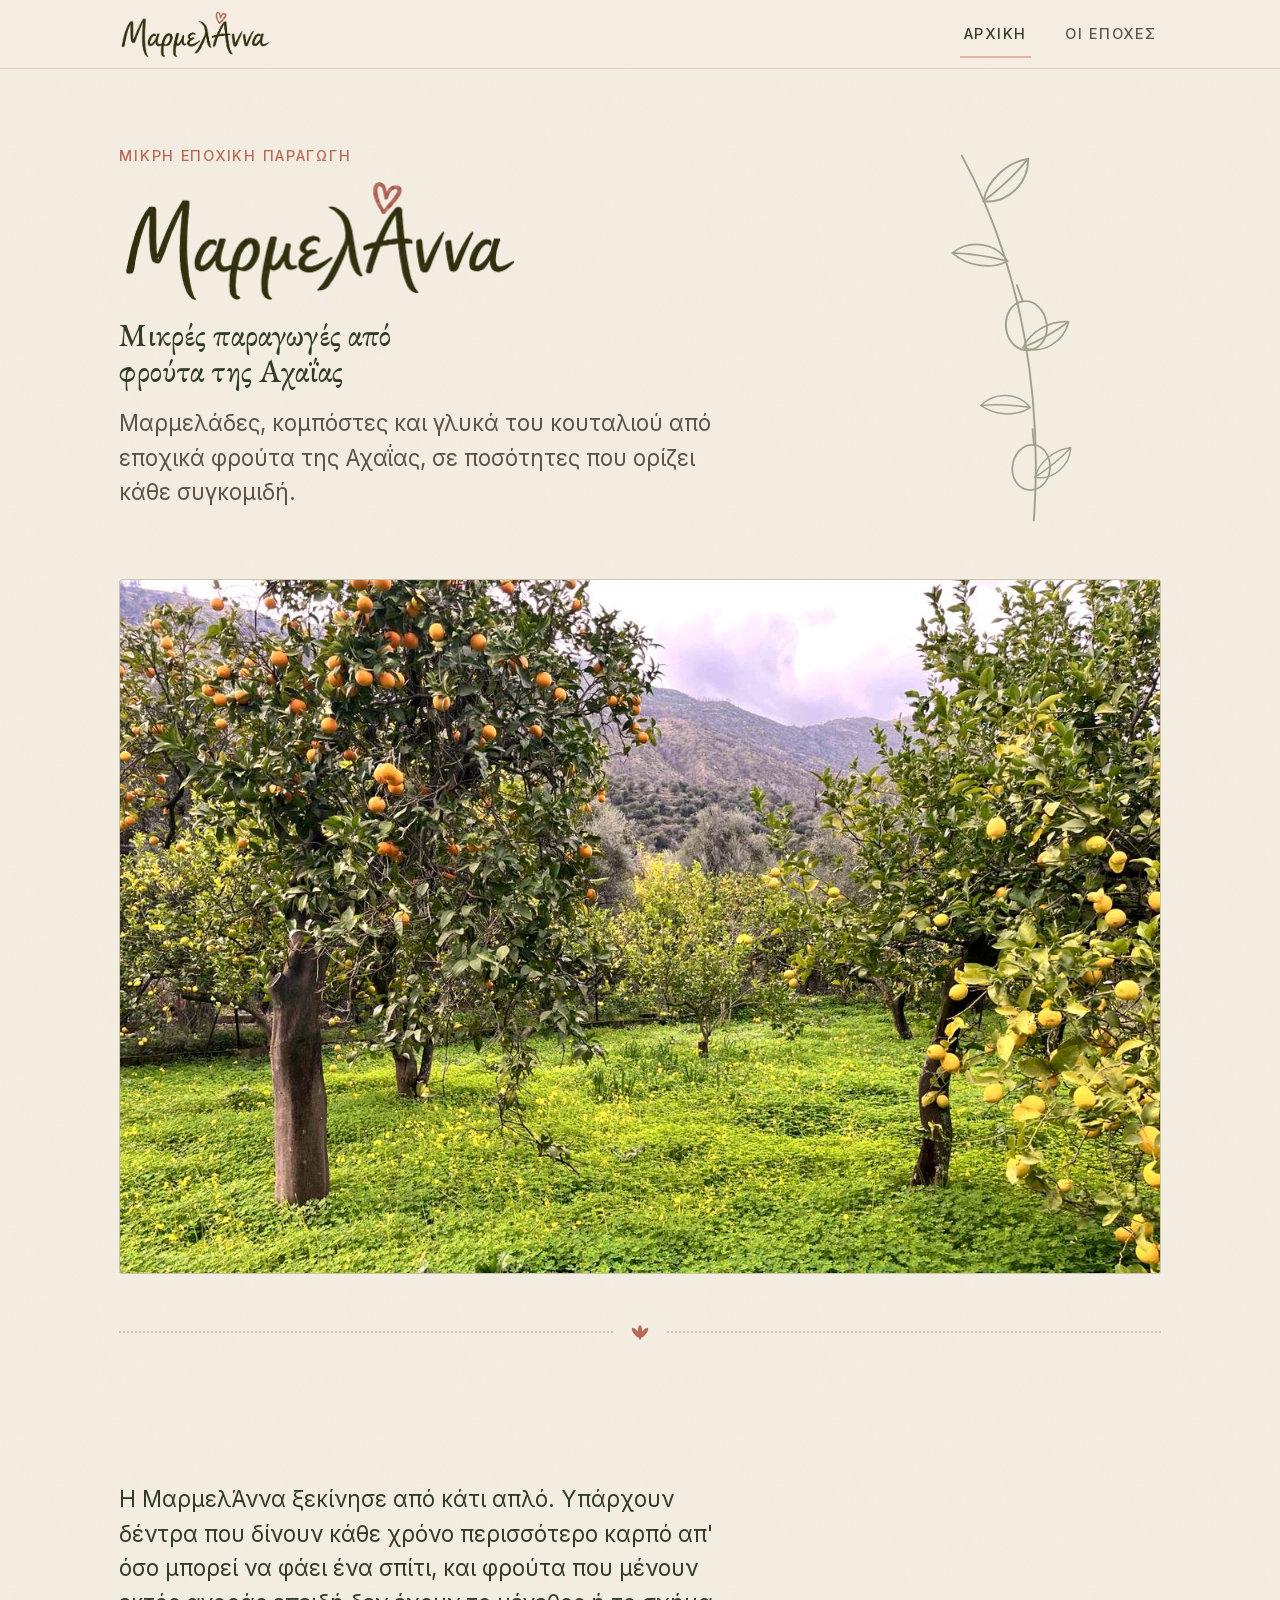
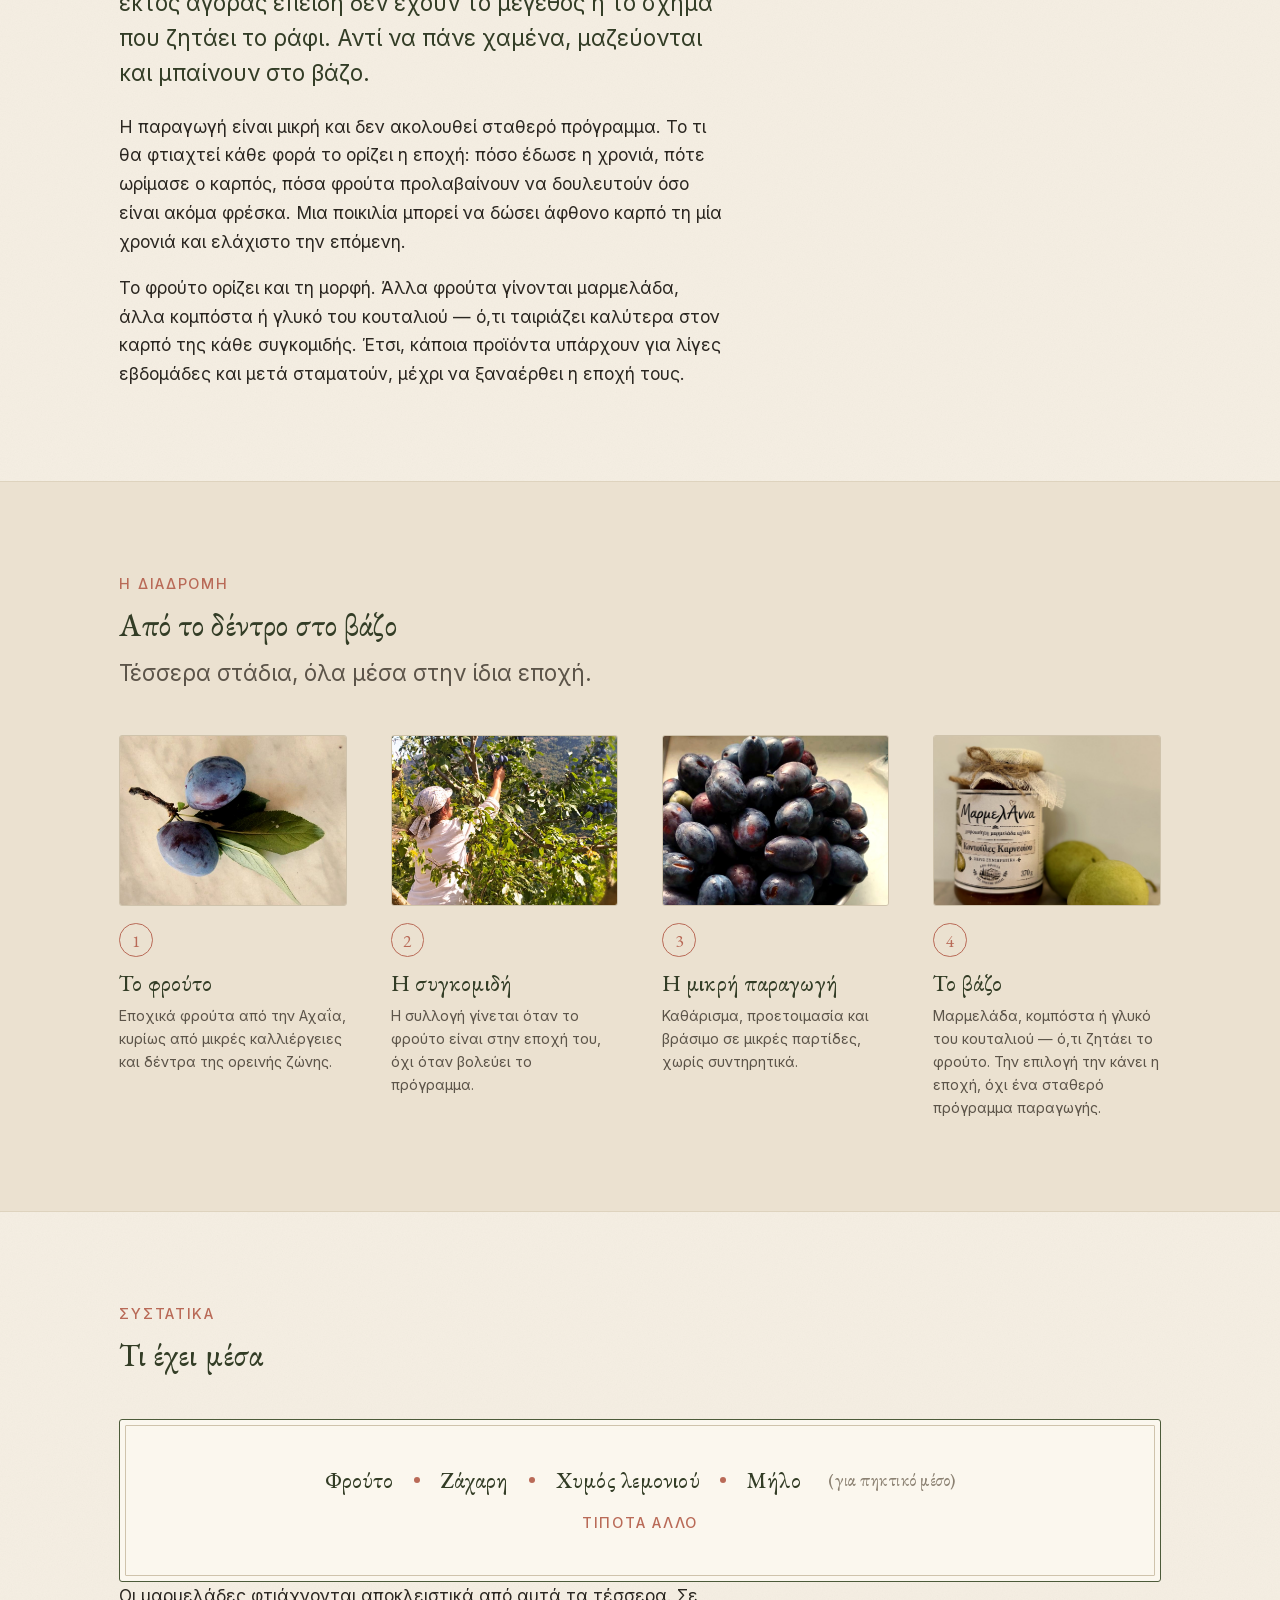
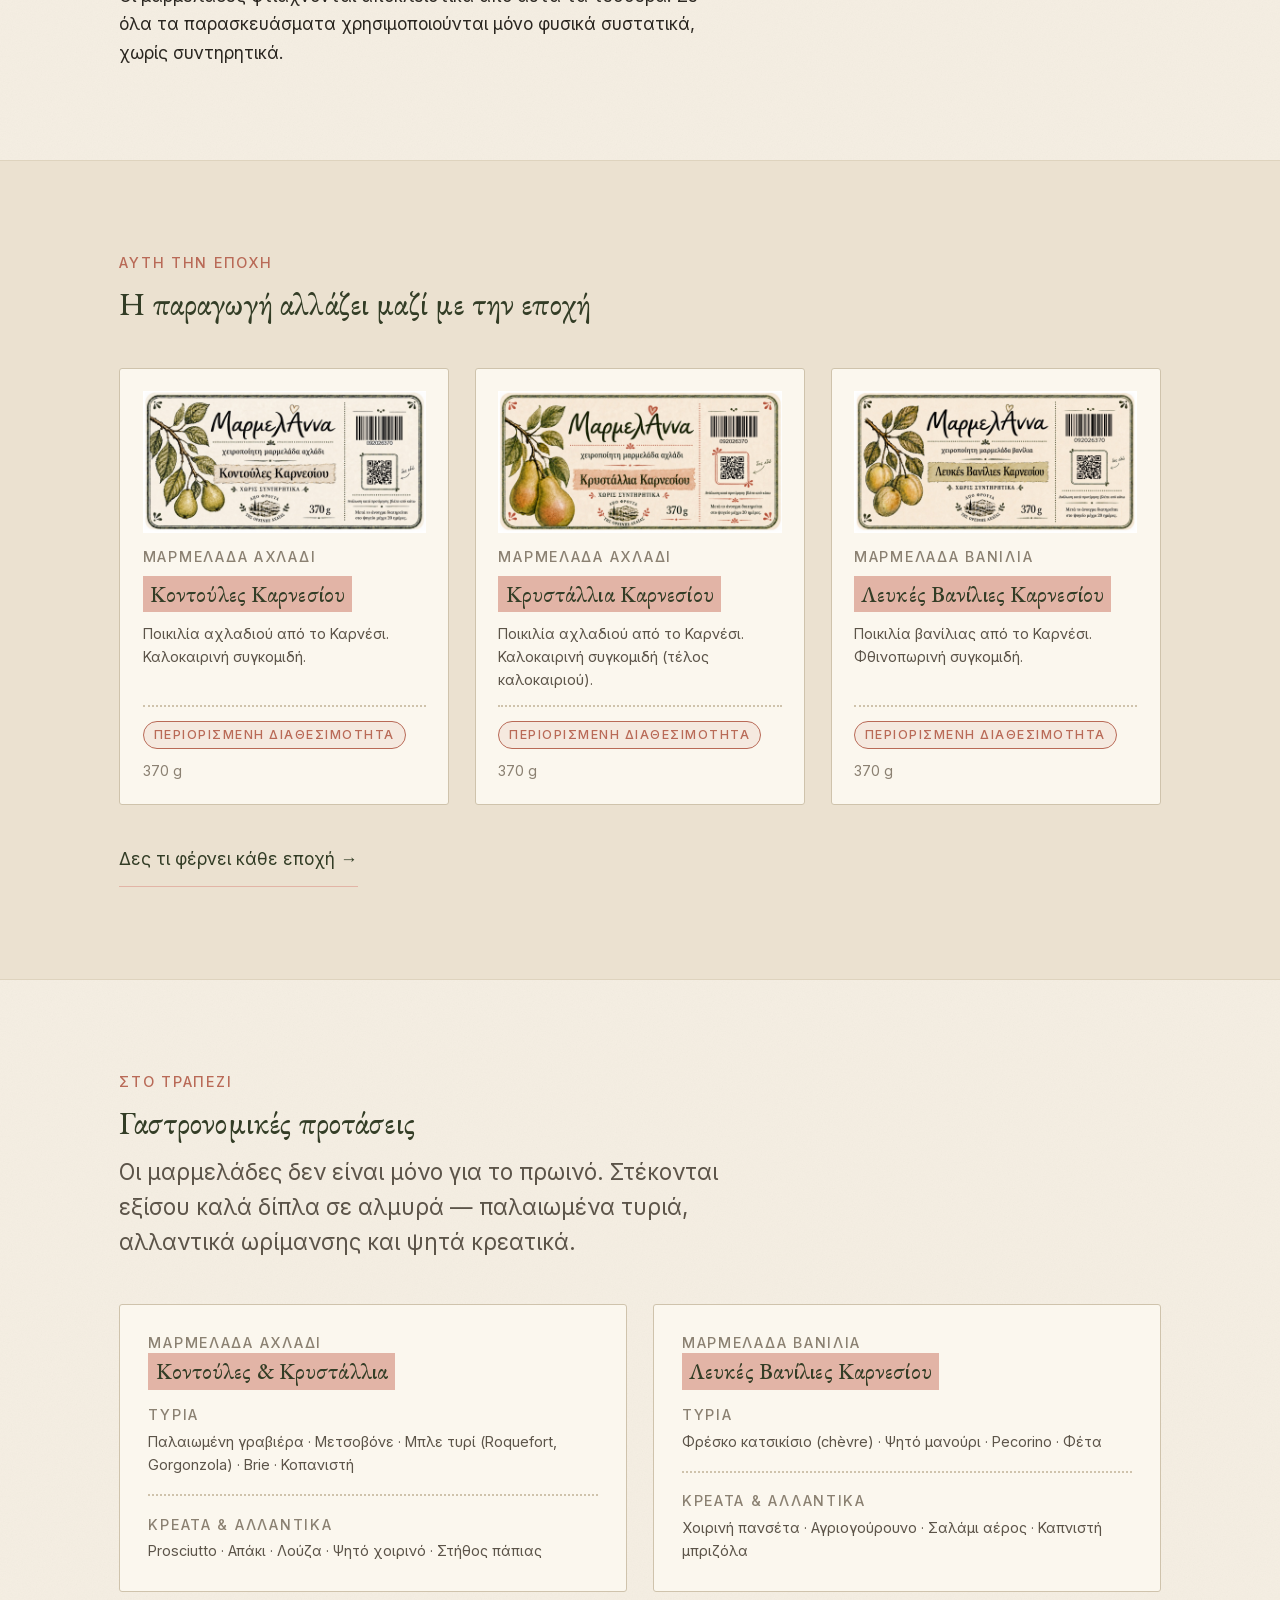
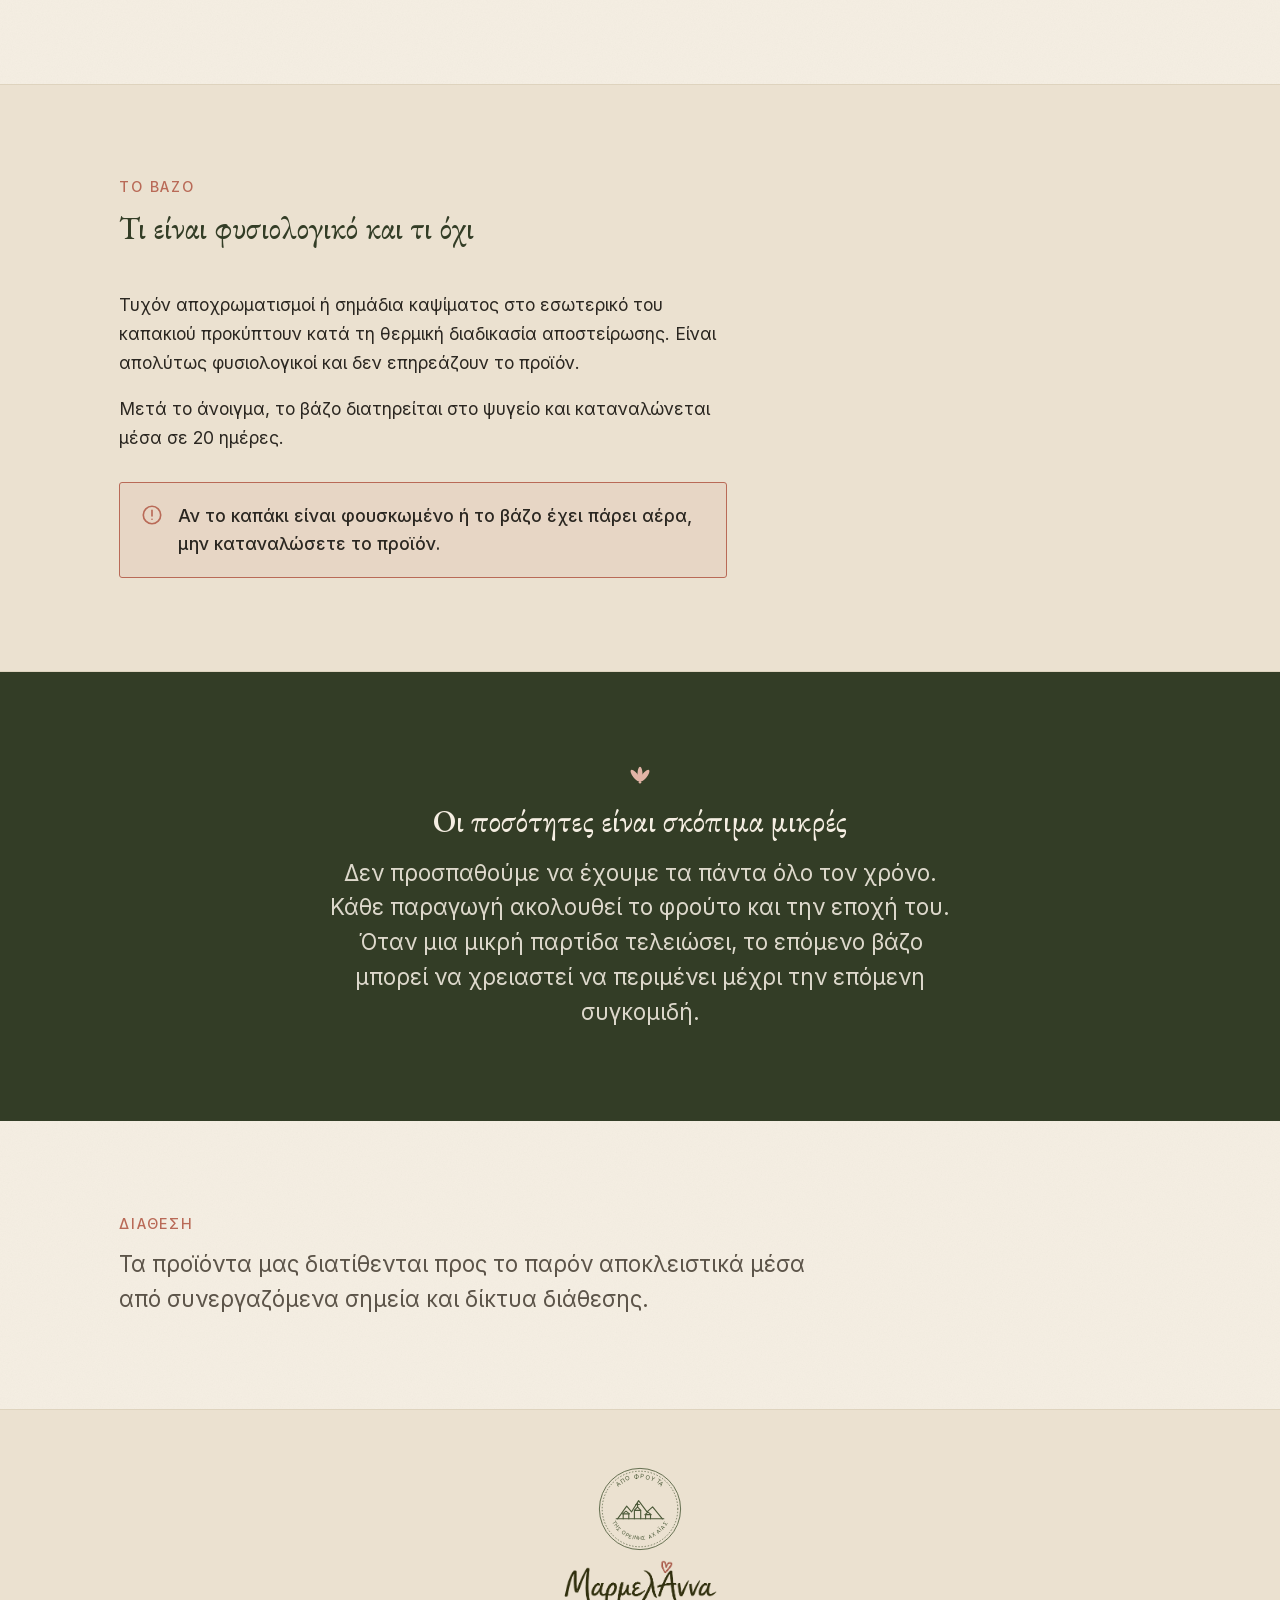
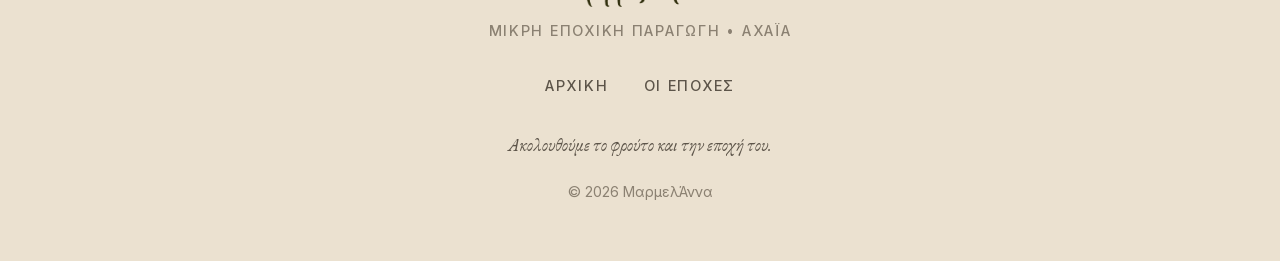
==== index.html @ 8a39998e "Ενιαία επεξεργασία φωτογραφιών μέσω script· νέα λήψη συγκομιδής Η συγκομιδή αντικαταστάθηκε με το «s" ====
<!DOCTYPE html>
<html lang="el">
<head>
<meta charset="utf-8">
<meta name="viewport" content="width=device-width, initial-scale=1">

<!-- ⚑ DOMAIN — ΠΡΟΣΟΧΗ: το QR στις τυπωμένες ετικέτες δείχνει ΗΔΗ σε αυτό το
     URL. Αλλαγή domain σημαίνει ότι τα βάζα που κυκλοφορούν οδηγούν σε νεκρό
     σύνδεσμο. Αν χρειαστεί αλλαγή, κράτα redirect από το παλιό ή τύπωσε νέες
     ετικέτες. Εμφανίζεται σε 4 αρχεία: grep -rl "marmelanna.netlify.app" . -->

<title>ΜαρμελΆννα — Μικρές παραγωγές από φρούτα της Αχαΐας</title>
<meta name="description" content="Μαρμελάδες, κομπόστες και γλυκά του κουταλιού από εποχικά φρούτα της Αχαΐας, σε περιορισμένες ποσότητες που ακολουθούν τη συγκομιδή κάθε εποχής.">
<link rel="canonical" href="https://marmelanna.netlify.app/">
<meta name="theme-color" content="#F5EEE2">
<meta name="color-scheme" content="light">

<meta property="og:type" content="website">
<meta property="og:locale" content="el_GR">
<meta property="og:site_name" content="ΜαρμελΆννα">
<meta property="og:title" content="ΜαρμελΆννα — Μικρές παραγωγές από φρούτα της Αχαΐας">
<meta property="og:description" content="Μαρμελάδες, κομπόστες και γλυκά του κουταλιού από εποχικά φρούτα της Αχαΐας, σε περιορισμένες ποσότητες που ακολουθούν τη συγκομιδή κάθε εποχής.">
<meta property="og:url" content="https://marmelanna.netlify.app/">
<meta property="og:image" content="https://marmelanna.netlify.app/images/og-image.jpg">
<meta name="twitter:card" content="summary_large_image">

<link rel="icon" href="/favicon.svg" type="image/svg+xml">
<link rel="apple-touch-icon" href="/apple-touch-icon.png">

<link rel="preload" href="/fonts/eb-garamond-greek.woff2" as="font" type="font/woff2" crossorigin>
<link rel="preload" href="/fonts/inter-greek.woff2" as="font" type="font/woff2" crossorigin>
<link rel="stylesheet" href="/css/style.css?v=2">

<script type="application/ld+json">
{
  "@context": "https://schema.org",
  "@type": "Organization",
  "name": "ΜαρμελΆννα",
  "url": "https://marmelanna.netlify.app/",
  "description": "Μικρή εποχική παραγωγή μαρμελάδων και παρασκευασμάτων από φρούτα της Αχαΐας.",
  "areaServed": { "@type": "AdministrativeArea", "name": "Αχαΐα, Ελλάδα" }
}
</script>
</head>

<body>
<a class="skip-link" href="#main">Στο περιεχόμενο</a>

<!-- ═══════════════ HEADER ═══════════════ -->
<header class="site-header">
  <div class="wrap site-header__inner">
    <a class="wordmark" href="/"><img src="/images/marmelanna-wordmark.png" alt="ΜαρμελΆννα — Αρχική" width="802" height="241"></a>
    <nav class="site-nav" aria-label="Κύρια πλοήγηση">
      <ul>
        <li><a href="/" aria-current="page">Αρχική</a></li>
        <li><a href="/epoxes/">Οι εποχές</a></li>
      </ul>
    </nav>
  </div>
</header>

<main id="main">

  <!-- ═══════════════ HERO ═══════════════ -->
  <section class="hero">
    <div class="wrap hero__inner">
      <div>
        <p class="eyebrow">Μικρή εποχική παραγωγή</p>
        <h1 class="hero__brand"><img src="/images/marmelanna-wordmark.png" alt="ΜαρμελΆννα" width="802" height="241" fetchpriority="high"></h1>
        <p class="hero__tagline">Μικρές παραγωγές από φρούτα της Αχαΐας</p>
        <p class="hero__sub">Μαρμελάδες, κομπόστες και γλυκά του κουταλιού από εποχικά φρούτα της Αχαΐας, σε ποσότητες που ορίζει κάθε συγκομιδή.</p>
      </div>

      <!-- Διακοσμητικό κλαδί αχλαδιάς — echo της ετικέτας -->
      <svg class="branch hero__branch" viewBox="0 0 200 320" fill="none" stroke="currentColor" stroke-width="1.6" stroke-linecap="round" stroke-linejoin="round" aria-hidden="true" focusable="false">
        <!-- κορμός -->
        <path d="M34 8C58 52 76 104 86 158c9 50 12 100 8 154"/>
        <!-- φύλλα -->
        <g transform="translate(52 46) rotate(-30)"><path d="M0 0C12-14 34-18 50-12 40 6 16 12 0 0Z"/><path d="M0 0c16-2 34-6 50-12"/></g>
        <g transform="translate(72 96) rotate(202) scale(0.9)"><path d="M0 0C12-14 34-18 50-12 40 6 16 12 0 0Z"/><path d="M0 0c16-2 34-6 50-12"/></g>
        <g transform="translate(85 168) rotate(-16) scale(0.85)"><path d="M0 0C12-14 34-18 50-12 40 6 16 12 0 0Z"/><path d="M0 0c16-2 34-6 50-12"/></g>
        <g transform="translate(91 218) rotate(196) scale(0.8)"><path d="M0 0C12-14 34-18 50-12 40 6 16 12 0 0Z"/><path d="M0 0c16-2 34-6 50-12"/></g>
        <g transform="translate(95 276) rotate(-26) scale(0.75)"><path d="M0 0C12-14 34-18 50-12 40 6 16 12 0 0Z"/><path d="M0 0c16-2 34-6 50-12"/></g>
        <!-- αχλάδια -->
        <g transform="translate(80 116) rotate(-8)"><path d="M0 0c1 6 2 10 3 14"/><path d="M3 14c10 0 17 10 17 21 0 12-8 20-17 20s-17-8-17-20c0-11 7-21 17-21Z"/></g>
        <g transform="translate(93 236) rotate(7) scale(0.92)"><path d="M0 0c1 6 2 10 3 14"/><path d="M3 14c10 0 17 10 17 21 0 12-8 20-17 20s-17-8-17-20c0-11 7-21 17-21Z"/></g>
      </svg>
    </div>

    <div class="wrap hero__photo">
      <!-- ⚑ PHOTO 01 -->
      <figure class="photo ratio-3x2">
        <img src="/images/orchard-800.jpg"
             srcset="/images/orchard-800.jpg 800w, /images/orchard-1300.jpg 1300w"
             sizes="(min-width: 70rem) 1040px, 100vw"
             alt="Οπωρώνας με πορτοκαλιές και λεμονιές στην ορεινή Αχαΐα, με το βουνό στο βάθος"
             width="1300" height="867" fetchpriority="high" decoding="async">
      </figure>
    </div>
  </section>

  <div class="wrap"><div class="rule-flourish" role="presentation">
    <svg class="flourish" viewBox="0 0 26 17" aria-hidden="true" focusable="false"><g fill="currentColor"><ellipse cx="13" cy="8.5" rx="2.2" ry="6.2" transform="rotate(-38 13 15)"/><ellipse cx="13" cy="8.5" rx="2.2" ry="6.2"/><ellipse cx="13" cy="8.5" rx="2.2" ry="6.2" transform="rotate(38 13 15)"/><circle cx="13" cy="15.6" r="1.1"/></g></svg>
  </div></div>

  <!-- ═══════════════ ΤΙ ΕΙΝΑΙ ═══════════════ -->
  <section class="section" aria-labelledby="ti-einai">
    <div class="wrap">
      <h2 class="visually-hidden" id="ti-einai">Τι είναι η ΜαρμελΆννα</h2>
      <div class="prose prose--intro">
        <p>Η ΜαρμελΆννα ξεκίνησε από κάτι απλό. Υπάρχουν δέντρα που δίνουν κάθε χρόνο περισσότερο καρπό απ' όσο μπορεί να φάει ένα σπίτι, και φρούτα που μένουν εκτός αγοράς επειδή δεν έχουν το μέγεθος ή το σχήμα που ζητάει το ράφι. Αντί να πάνε χαμένα, μαζεύονται και μπαίνουν στο βάζο.</p>
        <p>Η παραγωγή είναι μικρή και δεν ακολουθεί σταθερό πρόγραμμα. Το τι θα φτιαχτεί κάθε φορά το ορίζει η εποχή: πόσο έδωσε η χρονιά, πότε ωρίμασε ο καρπός, πόσα φρούτα προλαβαίνουν να δουλευτούν όσο είναι ακόμα φρέσκα. Μια ποικιλία μπορεί να δώσει άφθονο καρπό τη μία χρονιά και ελάχιστο την επόμενη.</p>
        <p>Το φρούτο ορίζει και τη μορφή. Άλλα φρούτα γίνονται μαρμελάδα, άλλα κομπόστα ή γλυκό του κουταλιού — ό,τι ταιριάζει καλύτερα στον καρπό της κάθε συγκομιδής. Έτσι, κάποια προϊόντα υπάρχουν για λίγες εβδομάδες και μετά σταματούν, μέχρι να ξαναέρθει η εποχή τους.</p>
      </div>
    </div>
  </section>

  <!-- ═══════════════ ΑΠΟ ΤΟ ΔΕΝΤΡΟ ΣΤΟ ΒΑΖΟ ═══════════════ -->
  <section class="section section--tinted" aria-labelledby="diadromi">
    <div class="wrap">
      <div class="section__head">
        <p class="eyebrow">Η διαδρομή</p>
        <h2 class="section__title" id="diadromi">Από το δέντρο στο βάζο</h2>
        <p class="lead" style="margin-top:0.75rem">Τέσσερα στάδια, όλα μέσα στην ίδια εποχή.</p>
      </div>

      <ol class="steps">
        <li class="step">
          <!-- ⚑ PHOTO 02 -->
          <figure class="photo ratio-4x3">
            <img src="/images/step-1-branch.jpg"
                 alt="Κλαδί δαμασκηνιάς με δύο ώριμα δαμάσκηνα και φύλλα"
                 width="900" height="675" loading="lazy" decoding="async">
          </figure>
          <span class="step__num" aria-hidden="true">1</span>
          <h3 class="step__title">Το φρούτο</h3>
          <p class="step__text">Εποχικά φρούτα από την Αχαΐα, κυρίως από μικρές καλλιέργειες και δέντρα της ορεινής ζώνης.</p>
        </li>

        <li class="step">
          <!-- ⚑ PHOTO 03 -->
          <figure class="photo ratio-4x3">
            <img src="/images/step-2-harvesting.jpg"
                 alt="Γυναίκα μαζεύει δαμάσκηνα από τη δαμασκηνιά, με το βουνό της Αχαΐας στο βάθος"
                 width="900" height="675" loading="lazy" decoding="async">
          </figure>
          <span class="step__num" aria-hidden="true">2</span>
          <h3 class="step__title">Η συγκομιδή</h3>
          <p class="step__text">Η συλλογή γίνεται όταν το φρούτο είναι στην εποχή του, όχι όταν βολεύει το πρόγραμμα.</p>
        </li>

        <li class="step">
          <!-- ⚑ PHOTO 04 -->
          <figure class="photo ratio-4x3">
            <img src="/images/step-3-washed.jpg"
                 alt="Φρεσκοπλυμένα δαμάσκηνα σε μπολ, έτοιμα για προετοιμασία"
                 width="900" height="675" loading="lazy" decoding="async">
          </figure>
          <span class="step__num" aria-hidden="true">3</span>
          <h3 class="step__title">Η μικρή παραγωγή</h3>
          <p class="step__text">Καθάρισμα, προετοιμασία και βράσιμο σε μικρές παρτίδες, χωρίς συντηρητικά.</p>
        </li>

        <li class="step">
          <!-- ⚑ PHOTO 05 -->
          <figure class="photo ratio-4x3">
            <img src="/images/step-4-jar.jpg"
                 alt="Βάζο μαρμελάδας αχλάδι Κοντούλες Καρνεσίου, με πανί και σπάγκο στο καπάκι, δίπλα σε δύο αχλάδια"
                 width="1000" height="750" loading="lazy" decoding="async">
          </figure>
          <span class="step__num" aria-hidden="true">4</span>
          <h3 class="step__title">Το βάζο</h3>
          <p class="step__text">Μαρμελάδα, κομπόστα ή γλυκό του κουταλιού — ό,τι ζητάει το φρούτο. Την επιλογή την κάνει η εποχή, όχι ένα σταθερό πρόγραμμα παραγωγής.</p>
        </li>
      </ol>
    </div>
  </section>

  <!-- ═══════════════ ΣΥΣΤΑΤΙΚΑ ═══════════════ -->
  <section class="section" aria-labelledby="systatika">
    <div class="wrap">
      <div class="section__head">
        <p class="eyebrow">Συστατικά</p>
        <h2 class="section__title" id="systatika">Τι έχει μέσα</h2>
      </div>

      <div class="framed recipe">
        <ul class="recipe__list">
          <li>Φρούτο</li>
          <li>Ζάχαρη</li>
          <li>Χυμός λεμονιού</li>
          <li>Μήλο <span class="recipe__hint">(για πηκτικό μέσο)</span></li>
        </ul>
        <p class="recipe__strong">Τίποτα άλλο</p>
      </div>

      <div class="prose" style="margin-top:clamp(1.5rem,1.2rem+1.5vw,2.25rem)">
        <p>Οι μαρμελάδες φτιάχνονται αποκλειστικά από αυτά τα τέσσερα. Σε όλα τα παρασκευάσματα χρησιμοποιούνται μόνο φυσικά συστατικά, χωρίς συντηρητικά.</p>
      </div>
    </div>
  </section>

  <!-- ═══════════════ ΑΥΤΗ ΤΗΝ ΕΠΟΧΗ ═══════════════ -->
  <section class="section section--tinted" aria-labelledby="afti-tin-epoxi">
    <div class="wrap">
      <div class="section__head">
        <p class="eyebrow">Αυτή την εποχή</p>
        <h2 class="section__title" id="afti-tin-epoxi">Η παραγωγή αλλάζει μαζί με την εποχή</h2>
      </div>

      <!-- PRODUCTS-START
           Ένα <li class="card"> ανά προϊόν. Για νέο προϊόν: αντίγραψε ένα ολόκληρο
           <li>…</li> και άλλαξε τίτλο, ποικιλία, περιγραφή, badge και την εικόνα
           ετικέτας. Οι ετικέτες φτιάχνονται από τα PNG του ../etiketes/ — δες README.
           Badge classes: badge--production | badge--limited | badge--expected | badge--finished
           Δες README → «Πώς προσθέτω προϊόν». -->
      <ul class="cards cards--3">
        <li class="card">
          <figure class="photo photo--label ratio-2x1">
            <img src="/images/label-kontoules.jpg" alt="Ετικέτα ΜαρμελΆννα: χειροποίητη μαρμελάδα αχλάδι από Κοντούλες Καρνεσίου, 370 g"
                 width="1200" height="600" loading="lazy" decoding="async">
          </figure>
          <p class="card__kicker">Μαρμελάδα αχλάδι</p>
          <h3 class="card__title"><span class="brushed">Κοντούλες Καρνεσίου</span></h3>
          <!-- TODO: επιβεβαίωσε ή συμπλήρωσε την περιγραφή της ποικιλίας -->
          <p class="card__text">Ποικιλία αχλαδιού από το Καρνέσι. Καλοκαιρινή συγκομιδή.</p>
          <p class="card__meta">
            <span class="badge badge--limited">Περιορισμένη διαθεσιμότητα</span>
            <span>370 g</span>
          </p>
        </li>

        <li class="card">
          <figure class="photo photo--label ratio-2x1">
            <img src="/images/label-krystallia.jpg" alt="Ετικέτα ΜαρμελΆννα: χειροποίητη μαρμελάδα αχλάδι από Κρυστάλλια Καρνεσίου, 370 g"
                 width="1200" height="600" loading="lazy" decoding="async">
          </figure>
          <p class="card__kicker">Μαρμελάδα αχλάδι</p>
          <h3 class="card__title"><span class="brushed">Κρυστάλλια Καρνεσίου</span></h3>
          <!-- TODO: επιβεβαίωσε ή συμπλήρωσε την περιγραφή της ποικιλίας -->
          <p class="card__text">Ποικιλία αχλαδιού από το Καρνέσι. Καλοκαιρινή συγκομιδή (τέλος καλοκαιριού).</p>
          <p class="card__meta">
            <span class="badge badge--limited">Περιορισμένη διαθεσιμότητα</span>
            <span>370 g</span>
          </p>
        </li>

        <li class="card">
          <figure class="photo photo--label ratio-2x1">
            <img src="/images/label-vanilies.jpg" alt="Ετικέτα ΜαρμελΆννα: χειροποίητη μαρμελάδα βανίλια από Λευκές Βανίλιες Καρνεσίου, 370 g"
                 width="1200" height="600" loading="lazy" decoding="async">
          </figure>
          <p class="card__kicker">Μαρμελάδα βανίλια</p>
          <h3 class="card__title"><span class="brushed">Λευκές Βανίλιες Καρνεσίου</span></h3>
          <!-- TODO: επιβεβαίωσε ή συμπλήρωσε την περιγραφή της ποικιλίας -->
          <p class="card__text">Ποικιλία βανίλιας από το Καρνέσι. Φθινοπωρινή συγκομιδή.</p>
          <p class="card__meta">
            <span class="badge badge--limited">Περιορισμένη διαθεσιμότητα</span>
            <span>370 g</span>
          </p>
        </li>
      </ul>
      <!-- PRODUCTS-END -->

      <a class="textlink" href="/epoxes/">Δες τι φέρνει κάθε εποχή</a>
    </div>
  </section>

  <!-- ═══════════════ ΓΑΣΤΡΟΝΟΜΙΚΕΣ ΠΡΟΤΑΣΕΙΣ ═══════════════ -->
  <section class="section" aria-labelledby="protaseis">
    <div class="wrap">
      <div class="section__head">
        <p class="eyebrow">Στο τραπέζι</p>
        <h2 class="section__title" id="protaseis">Γαστρονομικές προτάσεις</h2>
        <p class="lead prose" style="margin-top:0.85rem">Οι μαρμελάδες δεν είναι μόνο για το πρωινό. Στέκονται εξίσου καλά δίπλα σε αλμυρά — παλαιωμένα τυριά, αλλαντικά ωρίμανσης και ψητά κρεατικά.</p>
      </div>

      <!-- PAIRINGS-START
           Ένα <li class="pairing"> ανά οικογένεια προϊόντος. Για νέο, αντίγραψε
           ολόκληρο το <li>…</li> και άλλαξε τίτλο και τις δύο λίστες. -->
      <ul class="pairings">
        <li class="pairing">
          <p class="card__kicker">Μαρμελάδα αχλάδι</p>
          <h3 class="pairing__title"><span class="brushed">Κοντούλες &amp; Κρυστάλλια</span></h3>
          <dl>
            <dt>Τυριά</dt>
            <dd>Παλαιωμένη γραβιέρα · Μετσοβόνε · Μπλε τυρί (Roquefort, Gorgonzola) · Brie · Κοπανιστή</dd>
            <dt>Κρέατα &amp; αλλαντικά</dt>
            <dd>Prosciutto · Απάκι · Λούζα · Ψητό χοιρινό · Στήθος πάπιας</dd>
          </dl>
        </li>

        <li class="pairing">
          <p class="card__kicker">Μαρμελάδα βανίλια</p>
          <h3 class="pairing__title"><span class="brushed">Λευκές Βανίλιες Καρνεσίου</span></h3>
          <dl>
            <dt>Τυριά</dt>
            <dd>Φρέσκο κατσικίσιο (chèvre) · Ψητό μανούρι · Pecorino · Φέτα</dd>
            <dt>Κρέατα &amp; αλλαντικά</dt>
            <dd>Χοιρινή πανσέτα · Αγριογούρουνο · Σαλάμι αέρος · Καπνιστή μπριζόλα</dd>
          </dl>
        </li>
      </ul>
      <!-- PAIRINGS-END -->
    </div>
  </section>

  <!-- ═══════════════ ΤΟ ΒΑΖΟ ═══════════════ -->
  <section class="section section--tinted" aria-labelledby="to-vazo">
    <div class="wrap">
      <div class="section__head">
        <p class="eyebrow">Το βάζο</p>
        <h2 class="section__title" id="to-vazo">Τι είναι φυσιολογικό και τι όχι</h2>
      </div>

      <div class="prose">
        <p>Τυχόν αποχρωματισμοί ή σημάδια καψίματος στο εσωτερικό του καπακιού προκύπτουν κατά τη θερμική διαδικασία αποστείρωσης. Είναι απολύτως φυσιολογικοί και δεν επηρεάζουν το προϊόν.</p>
        <p>Μετά το άνοιγμα, το βάζο διατηρείται στο ψυγείο και καταναλώνεται μέσα σε 20 ημέρες.</p>
      </div>

      <p class="warning">
        <svg viewBox="0 0 24 24" fill="none" stroke="currentColor" stroke-width="1.8" stroke-linecap="round" aria-hidden="true" focusable="false"><circle cx="12" cy="12" r="9.5"/><path d="M12 7v6"/><path d="M12 16.6v.01"/></svg>
        <span><strong>Αν το καπάκι είναι φουσκωμένο ή το βάζο έχει πάρει αέρα, μην καταναλώσετε το προϊόν.</strong></span>
      </p>
    </div>
  </section>

  <!-- ═══════════════ ΠΕΡΙΟΡΙΣΜΕΝΗ ΠΑΡΑΓΩΓΗ ═══════════════ -->
  <section class="section section--dark" aria-labelledby="periorismeni">
    <div class="wrap">
      <div class="statement">
        <svg class="flourish" viewBox="0 0 26 17" aria-hidden="true" focusable="false"><g fill="currentColor"><ellipse cx="13" cy="8.5" rx="2.2" ry="6.2" transform="rotate(-38 13 15)"/><ellipse cx="13" cy="8.5" rx="2.2" ry="6.2"/><ellipse cx="13" cy="8.5" rx="2.2" ry="6.2" transform="rotate(38 13 15)"/><circle cx="13" cy="15.6" r="1.1"/></g></svg>
        <h2 class="statement__title" id="periorismeni">Οι ποσότητες είναι σκόπιμα μικρές</h2>
        <p>Δεν προσπαθούμε να έχουμε τα πάντα όλο τον χρόνο. Κάθε παραγωγή ακολουθεί το φρούτο και την εποχή του. Όταν μια μικρή παρτίδα τελειώσει, το επόμενο βάζο μπορεί να χρειαστεί να περιμένει μέχρι την επόμενη συγκομιδή.</p>
      </div>
    </div>
  </section>

  <!-- ═══════════════ ΔΙΑΘΕΣΗ ═══════════════ -->
  <section class="section" aria-labelledby="diathesi">
    <div class="wrap">
      <p class="eyebrow">Διάθεση</p>
      <h2 class="visually-hidden" id="diathesi">Πού θα τα βρείτε</h2>
      <p class="distribution">Τα προϊόντα μας διατίθενται προς το παρόν αποκλειστικά μέσα από συνεργαζόμενα σημεία και δίκτυα διάθεσης.</p>
    </div>
  </section>

</main>

<!-- ═══════════════ FOOTER ═══════════════ -->
<footer class="site-footer">
  <div class="wrap">
    <svg class="seal seal--footer" viewBox="0 0 120 120" aria-hidden="true" focusable="false">
      <defs>
        <path id="seal-top-home" d="M16 60 A44 44 0 0 1 104 60"/>
        <path id="seal-bot-home" d="M16 60 A44 44 0 0 0 104 60"/>
      </defs>
      <circle cx="60" cy="60" r="58" fill="none" stroke="currentColor" stroke-width="1.2"/>
      <circle cx="60" cy="60" r="54" fill="none" stroke="currentColor" stroke-width="1" stroke-dasharray="1 3.5" stroke-linecap="round"/>
      <text fill="currentColor" font-family="Inter, sans-serif" font-size="8.5" letter-spacing="1.6"><textPath href="#seal-top-home" startOffset="50%" text-anchor="middle">ΑΠΟ ΦΡΟΥΤΑ</textPath></text>
      <text fill="currentColor" font-family="Inter, sans-serif" font-size="7.4" letter-spacing="1.15"><textPath href="#seal-bot-home" startOffset="50%" text-anchor="middle">ΤΗΣ ΟΡΕΙΝΗΣ ΑΧΑΪΑΣ</textPath></text>
      <g fill="none" stroke="currentColor" stroke-width="1.6" stroke-linejoin="round" stroke-linecap="round">
        <path d="M28 74 41 56 48 64 58 48 70 64 78 57 92 74"/>
        <path d="M26 74h68"/>
        <path d="M52 74V62h9v12"/>
        <path d="M52 62l4.5-5 4.5 5"/>
        <path d="M56.5 57v-6M54 53.5h5"/>
        <path d="M36 74v-7h8v7"/>
        <path d="M35 67l5-4 5 4"/>
        <path d="M68 74v-6h7v6"/>
        <path d="M67 68l4.5-3.5 4.5 3.5"/>
      </g>
    </svg>

    <p class="site-footer__brand"><img src="/images/marmelanna-wordmark.png" alt="" width="802" height="241" loading="lazy"></p>
    <p class="site-footer__line">Μικρή εποχική παραγωγή • Αχαΐα</p>

    <nav aria-label="Πλοήγηση υποσέλιδου">
      <ul>
        <li><a href="/">Αρχική</a></li>
        <li><a href="/epoxes/">Οι εποχές</a></li>
      </ul>
    </nav>

    <p class="site-footer__motto">Ακολουθούμε το φρούτο και την εποχή του.</p>
    <p class="site-footer__legal">© 2026 ΜαρμελΆννα</p>
  </div>
</footer>

</body>
</html>
---- css/style.css ----
/* ==========================================================================
   0. ΓΡΑΜΜΑΤΟΣΕΙΡΕΣ — self-hosted (SIL Open Font License 1.1)
   Αντί για Google Fonts: γλιτώνει δύο DNS lookups και δύο TLS handshakes από
   το κρίσιμο μονοπάτι — 300-600ms σε 3G, που είναι ακριβώς το σενάριο του QR.
   Μόνο greek + latin subsets. EB Garamond και Inter είναι variable fonts,
   οπότε 400 και 500 μοιράζονται το ίδιο αρχείο (font-weight range).
   Ανανέωση: κατέβασε ξανά από fonts.google.com — και οι δύο είναι OFL.
   ========================================================================== */

@font-face {
  font-family: 'EB Garamond';
  font-style: normal;
  font-weight: 400 500;
  font-display: swap;
  src: url('/fonts/eb-garamond-greek.woff2') format('woff2');
  unicode-range: U+0370-0377, U+037A-037F, U+0384-038A, U+038C, U+038E-03A1, U+03A3-03FF;
}

@font-face {
  font-family: 'EB Garamond';
  font-style: normal;
  font-weight: 400 500;
  font-display: swap;
  src: url('/fonts/eb-garamond-latin.woff2') format('woff2');
  unicode-range: U+0000-00FF, U+0131, U+0152-0153, U+02BB-02BC, U+02C6, U+02DA, U+02DC, U+0304, U+0308, U+0329, U+2000-206F, U+20AC, U+2122, U+2191, U+2193, U+2212, U+2215, U+FEFF, U+FFFD;
}

@font-face {
  font-family: 'EB Garamond';
  font-style: italic;
  font-weight: 400;
  font-display: swap;
  src: url('/fonts/eb-garamond-italic-greek.woff2') format('woff2');
  unicode-range: U+0370-0377, U+037A-037F, U+0384-038A, U+038C, U+038E-03A1, U+03A3-03FF;
}

@font-face {
  font-family: 'EB Garamond';
  font-style: italic;
  font-weight: 400;
  font-display: swap;
  src: url('/fonts/eb-garamond-italic-latin.woff2') format('woff2');
  unicode-range: U+0000-00FF, U+0131, U+0152-0153, U+02BB-02BC, U+02C6, U+02DA, U+02DC, U+0304, U+0308, U+0329, U+2000-206F, U+20AC, U+2122, U+2191, U+2193, U+2212, U+2215, U+FEFF, U+FFFD;
}

@font-face {
  font-family: 'Inter';
  font-style: normal;
  font-weight: 400 500;
  font-display: swap;
  src: url('/fonts/inter-greek.woff2') format('woff2');
  unicode-range: U+0370-0377, U+037A-037F, U+0384-038A, U+038C, U+038E-03A1, U+03A3-03FF;
}

@font-face {
  font-family: 'Inter';
  font-style: normal;
  font-weight: 400 500;
  font-display: swap;
  src: url('/fonts/inter-latin.woff2') format('woff2');
  unicode-range: U+0000-00FF, U+0131, U+0152-0153, U+02BB-02BC, U+02C6, U+02DA, U+02DC, U+0304, U+0308, U+0329, U+2000-206F, U+20AC, U+2122, U+2191, U+2193, U+2212, U+2215, U+FEFF, U+FFFD;
}

/* ==========================================================================
   ΜαρμελΆννα — design system
   Παράγωγο των ετικετών: χαρτί, ελιά, σκούρο καφέ μελάνι, dusty coral.
   Καμία εξάρτηση. Καμία build step.
   ========================================================================== */

/* --------------------------------------------------------------------------
   1. TOKENS
   -------------------------------------------------------------------------- */
:root {
  /* Χρώματα — δειγματοληψία από τις ετικέτες */
  --paper:        #F5EEE2;   /* φόντο ετικέτας */
  --paper-deep:   #EBE1D0;   /* εναλλασσόμενα sections */
  --paper-card:   #FBF7EE;   /* κάρτες, ανοιχτότερο από το φόντο */
  --ink:          #2B2721;   /* σκούρο καφέ κειμένου */
  --ink-soft:     #5C5449;
  --ink-faint:    #8B8172;
  --olive:        #4C5A39;   /* πλαίσιο & wordmark ετικέτας */
  --olive-deep:   #333D26;   /* τίτλοι */
  --coral:        #B96A57;   /* τα flourishes της ετικέτας */
  --coral-soft:   #E2B4A6;   /* η ροζ πινελιά */
  --line:         #CFC3AC;   /* λεπτές γραμμές */
  --line-soft:    #DED3BE;

  /* Τυπογραφία
     ΚΑΝΟΝΑΣ: --font-display (serif) ΜΟΝΟ σε επικεφαλίδες h1-h4 και σε λίγα
     ρητά display στοιχεία (hero tagline, λίστα συστατικών, motto υποσέλιδου,
     αριθμοί βημάτων). Κάθε τρεχούμενο κείμενο — παράγραφοι, leads, links,
     badges, chips, λεζάντες — είναι --font-body (sans). Χωρίς εξαιρέσεις:
     serif παράγραφοι δίπλα σε sans παραγράφους διαβάζονται σαν λάθος. */
  --font-display: "EB Garamond", "Iowan Old Style", Georgia, "Times New Roman", serif;
  --font-body:    "Inter", -apple-system, BlinkMacSystemFont, "Segoe UI", Roboto, "Helvetica Neue", Arial, sans-serif;

  /* Ρυθμός: μία τιμή ανά ρόλο κειμένου, όχι ανά component.
     Χωρίς αυτό, το ίδιο μέγεθος αποκτά τέσσερα διαφορετικά line-height
     και τα micro-labels τέσσερα διαφορετικά tracking. */
  --track-label:   0.12em;
  --track-heading: 0.005em;
  --lh-heading:  1.15;
  --lh-lead:     1.55;
  --lh-body:     1.65;
  --lh-small:    1.6;
  --lh-label:    1.4;

  /* Κλίμακα — fluid, mobile-first */
  --step--2: clamp(0.72rem, 0.70rem + 0.1vw, 0.78rem);
  --step--1: clamp(0.82rem, 0.79rem + 0.15vw, 0.9rem);
  --step-0:  clamp(1rem, 0.96rem + 0.2vw, 1.09rem);
  --step-1:  clamp(1.18rem, 1.1rem + 0.4vw, 1.4rem);
  --step-2:  clamp(1.45rem, 1.28rem + 0.85vw, 1.95rem);
  --step-3:  clamp(1.85rem, 1.55rem + 1.5vw, 2.75rem);
  --step-4:  clamp(2.4rem, 1.85rem + 2.7vw, 4rem);

  /* Ρυθμός */
  --gap:      clamp(1rem, 0.8rem + 1vw, 1.75rem);
  --section:  clamp(3.25rem, 2.4rem + 4.2vw, 6.5rem);
  --measure:  38rem;      /* πλάτος ανάγνωσης */
  --wide:     70rem;      /* μέγιστο πλάτος σελίδας */
  --radius:   3px;        /* οι ετικέτες έχουν σχεδόν ίσιες γωνίες */
}

/* --------------------------------------------------------------------------
   2. RESET / BASE
   -------------------------------------------------------------------------- */
*, *::before, *::after { box-sizing: border-box; }

html {
  -webkit-text-size-adjust: 100%;
  scroll-behavior: smooth;
  /* Η παλέτα είναι σκόπιμα μονόδρομη (χαρτί). Χωρίς αυτό, το auto-dark
     του Android Chrome αντιστρέφει τα χρώματα και διαλύει τη σχέση με την ετικέτα. */
  color-scheme: light;
}

@media (prefers-reduced-motion: reduce) {
  html { scroll-behavior: auto; }
  *, *::before, *::after { transition-duration: 0.01ms !important; animation-duration: 0.01ms !important; }
}

body {
  margin: 0;
  background-color: var(--paper);
  /* Διακριτική υφή χαρτιού: inline SVG turbulence, μηδέν extra request.
     stitchTiles="stitch" ώστε να μην φαίνονται οι ενώσεις του tile. */
  background-image: url("data:image/svg+xml,%3Csvg xmlns='http://www.w3.org/2000/svg' width='180' height='180'%3E%3Cfilter id='n'%3E%3CfeTurbulence type='fractalNoise' baseFrequency='0.8' numOctaves='3' stitchTiles='stitch'/%3E%3CfeColorMatrix type='saturate' values='0'/%3E%3C/filter%3E%3Crect width='180' height='180' filter='url(%23n)' opacity='0.055'/%3E%3C/svg%3E");
  color: var(--ink);
  font-family: var(--font-body);
  font-size: var(--step-0);
  line-height: var(--lh-body);
  font-synthesis-weight: none;
  -webkit-font-smoothing: antialiased;
}

h1, h2, h3, h4 {
  font-family: var(--font-display);
  font-weight: 500;
  color: var(--olive-deep);
  line-height: var(--lh-heading);
  margin: 0;
  letter-spacing: var(--track-heading);
}

p { margin: 0 0 1em; }
p:last-child { margin-bottom: 0; }

a { color: var(--olive); text-decoration-thickness: 1px; text-underline-offset: 0.2em; }
a:hover { color: var(--coral); }

img { max-width: 100%; height: auto; display: block; }

:focus-visible {
  outline: 2px solid var(--coral);
  outline-offset: 3px;
  border-radius: 2px;
}

.visually-hidden {
  position: absolute; width: 1px; height: 1px;
  padding: 0; margin: -1px; overflow: hidden;
  clip: rect(0 0 0 0); white-space: nowrap; border: 0;
}

.skip-link {
  position: absolute; left: 0.5rem; top: -4rem;
  background: var(--olive-deep); color: var(--paper);
  padding: 0.6rem 1rem; border-radius: var(--radius);
  z-index: 50; transition: top 0.15s ease;
}
.skip-link:focus { top: 0.5rem; color: var(--paper); }

/* --------------------------------------------------------------------------
   3. LAYOUT
   -------------------------------------------------------------------------- */
.wrap {
  width: 100%;
  max-width: var(--wide);
  margin-inline: auto;
  padding-inline: clamp(1.15rem, 0.7rem + 2.2vw, 2.5rem);
}

.prose { max-width: var(--measure); }

/* Η ενότητα εισαγωγής δεν έχει τίτλο, οπότε η πρώτη παράγραφος κάνει τη
   δουλειά της κεφαλίδας — με μέγεθος και χρώμα, όχι με αλλαγή γραμματοσειράς. */
.prose--intro p:first-child {
  font-size: var(--step-1);
  line-height: var(--lh-lead);
  color: var(--olive-deep);
}

.section { padding-block: var(--section); }

.section--tinted {
  background-color: var(--paper-deep);
  border-block: 1px solid var(--line-soft);
}

/* Μία και μόνη σκούρη ζώνη σε όλο το site. Δίνει στη σελίδα ένα σημείο
   στήριξης και επαναλαμβάνει το πράσινο περίγραμμα της ετικέτας — χωρίς να
   χρειάζεται background φωτογραφία, που θα κόστιζε στο πρώτο load. */
.section--dark {
  background-color: var(--olive-deep);
  color: var(--paper);
}
.section--dark h2 { color: var(--paper); }
/* .statement p ορίζεται πιο κάτω με ίδια specificity και θα κέρδιζε,
   αφήνοντας σκούρο καφέ κείμενο πάνω σε σκούρο πράσινο. */
.section--dark p,
.section--dark .statement p { color: rgba(245, 238, 226, 0.88); }
.section--dark .flourish { color: var(--coral-soft); }

.section__head { margin-bottom: clamp(1.75rem, 1.2rem + 2vw, 3rem); }

.eyebrow {
  color: var(--coral);
  margin: 0 0 0.85rem;
}

.section__title { font-size: var(--step-2); }

.lead {
  font-size: var(--step-1);
  color: var(--ink-soft);
  line-height: var(--lh-lead);
}

/* --------------------------------------------------------------------------
   3b. MICRO-LABELS
   Ένας ρόλος, ένα στυλ. Όλα τα κεφαλαία μικρά labels της σελίδας — eyebrows,
   kickers, ετικέτες πεδίων, μήνες, nav, badges — μοιράζονται μέγεθος, βάρος,
   tracking και line-height. Αλλάζει ΜΟΝΟ το χρώμα, με κανόνα:
     coral      → σε επίπεδο ενότητας (eyebrow, εμφατική δήλωση)
     ink-faint  → μέσα σε component (kicker, ετικέτα πεδίου, μεταδεδομένα)
   Πριν από αυτό υπήρχαν τέσσερα tracking, δύο βάρη και τρία χρώματα.
   -------------------------------------------------------------------------- */
.eyebrow,
.site-nav a,
.card__kicker,
.badge,
.chip-label,
.pairing dt,
.season__months,
.site-footer__line,
.site-footer nav a,
.recipe__strong {
  font-family: var(--font-body);
  font-size: var(--step--1);
  font-weight: 500;
  letter-spacing: var(--track-label);
  text-transform: uppercase;
  line-height: var(--lh-label);
}

/* --------------------------------------------------------------------------
   4. ΔΙΑΚΟΣΜΗΤΙΚΑ ΤΗΣ ΕΤΙΚΕΤΑΣ
   -------------------------------------------------------------------------- */

/* Η διάστικτη γραμμή που χωρίζει τα πεδία της ετικέτας */
.dotted-rule {
  border: 0;
  height: 0;
  border-top: 2px dotted var(--line);
  margin: 0;
}

/* Διάστικτη γραμμή με το τρίφυλλο flourish στο κέντρο */
.rule-flourish {
  display: flex;
  align-items: center;
  gap: 0.9rem;
  color: var(--coral);
  margin-block: clamp(2rem, 1.5rem + 2vw, 3.5rem);
}
.rule-flourish::before,
.rule-flourish::after {
  content: "";
  flex: 1;
  border-top: 2px dotted var(--line);
}
.flourish { width: 26px; height: 17px; flex: none; fill: currentColor; }

/* Το πλαίσιο διπλής γραμμής της ετικέτας */
.framed {
  border: 1px solid var(--olive);
  border-radius: var(--radius);
  padding: clamp(1.5rem, 1rem + 2.5vw, 3rem);
  position: relative;
  background: var(--paper-card);
}
.framed::before {
  content: "";
  position: absolute;
  inset: 5px;
  border: 1px solid var(--line);
  border-radius: 1px;
  pointer-events: none;
}

/* Η ροζ πινελιά κάτω από το όνομα ποικιλίας */
.brushed {
  display: inline;
  background-color: var(--coral-soft);
  /* Στην ετικέτα η πινελιά περνάει πίσω από ΟΛΟ το κείμενο, τόνοι και
     κεφαλαία μέσα. Το κάθετο padding κρατάει το «Ά» και το «ΐ» μέσα στο πλαίσιο. */
  padding: 0.14em 0.32em 0.16em;
  box-decoration-break: clone;
  -webkit-box-decoration-break: clone;
}

/* Η σφραγίδα «ΑΠΟ ΦΡΟΥΤΑ ΤΗΣ ΟΡΕΙΝΗΣ ΑΧΑΪΑΣ» */
.seal { width: clamp(96px, 14vw, 132px); height: auto; color: var(--olive); }
.seal--footer { width: 84px; }

/* Κλαδί αχλαδιάς — διακοσμητικό, κρύβεται σε μικρές οθόνες */
.branch {
  color: var(--olive);
  opacity: 0.5;
  width: 100%;
  height: auto;
}

/* --------------------------------------------------------------------------
   5. HEADER / NAV
   -------------------------------------------------------------------------- */
.site-header {
  border-bottom: 1px solid var(--line-soft);
  background: rgba(245, 238, 226, 0.9);
}
.site-header__inner {
  display: flex;
  align-items: center;
  justify-content: space-between;
  gap: 1rem;
  min-height: 4.25rem;
  flex-wrap: wrap;
}

/* Wordmark — το λογότυπο της ετικέτας (brush script), αποσπασμένο σε PNG
   με διαφάνεια. Ένα και μόνο αρχείο για header / hero / footer: ένα request,
   μία εγγραφή στην cache, τρία μεγέθη μέσω CSS.
   Η γραμματοσειρά της ετικέτας δεν υπάρχει ως webfont με ελληνικά — γι' αυτό
   εικόνα και όχι κείμενο. Το όνομα δίνεται στο alt. */
.wordmark { display: inline-block; line-height: 0; }
.wordmark img { display: block; width: 100%; height: auto; }
.site-header .wordmark { width: clamp(112px, 24vw, 152px); }
.site-header .wordmark:hover { opacity: 0.75; }

.site-nav ul {
  display: flex;
  gap: clamp(1rem, 0.6rem + 1.6vw, 2rem);
  list-style: none;
  margin: 0;
  padding: 0;
}
.site-nav a {
  display: inline-block;
  /* μεγάλα touch targets για QR-scan από κινητό */
  padding: 0.85rem 0.25rem;
  color: var(--ink-soft);
  text-decoration: none;
}
.site-nav a:hover { color: var(--coral); }
.site-nav a[aria-current="page"] {
  color: var(--olive-deep);
  box-shadow: inset 0 -2px 0 var(--coral-soft);
}

/* --------------------------------------------------------------------------
   6. HERO
   -------------------------------------------------------------------------- */
.hero { padding-block: clamp(2.75rem, 2rem + 3.5vw, 5rem) 0; }

.hero__inner { position: relative; }

.hero__brand {
  line-height: 0;
  margin: 0 0 1.15rem;
}
.hero__brand img {
  width: clamp(238px, 54vw, 400px);
  height: auto;
}

.hero__tagline {
  font-family: var(--font-display);
  font-weight: 500;
  letter-spacing: var(--track-heading);
  font-size: var(--step-2);
  color: var(--olive-deep);
  line-height: var(--lh-heading);
  margin: 0 0 1rem;
  max-width: 20ch;
}

.hero__sub {
  /* Ίδιος ρόλος με τα .lead των ενοτήτων — ίδιο μέγεθος. */
  font-size: var(--step-1);
  line-height: var(--lh-lead);
  max-width: 46ch;
  color: var(--ink-soft);
  margin: 0;
}

.hero__branch {
  display: none;
}
@media (min-width: 62rem) {
  .hero__inner {
    display: grid;
    grid-template-columns: minmax(0, 1fr) 15rem;
    gap: 2rem;
    align-items: start;
  }
  .hero__branch { display: block; }
}

.hero__photo { margin-top: clamp(2rem, 1.5rem + 2vw, 3.25rem); }

/* Σε πλατιά οθόνη το 3:2 δίνει hero ύψους ~750px· πιο πανοραμικό κάδρο.
   Η ίδια φωτογραφία δουλεύει και στα δύο χάρη στο object-fit: cover. */
@media (min-width: 62rem) {
  .hero__photo .photo__frame,
  .hero__photo img { aspect-ratio: 16 / 7; }
}

/* --------------------------------------------------------------------------
   7. PHOTO PLACEHOLDERS
   ⚑ PHOTO: κάθε .photo είναι ένα σημείο αντικατάστασης.
   Δες README → «Αντικατάσταση φωτογραφιών».
   -------------------------------------------------------------------------- */
.photo { margin: 0; }

.photo__frame {
  position: relative;
  display: flex;
  flex-direction: column;
  align-items: center;
  justify-content: center;
  gap: 0.75rem;
  text-align: center;
  padding: 1.25rem;
  background-color: var(--paper-deep);
  background-image: repeating-linear-gradient(
    -45deg,
    transparent 0 11px,
    rgba(76, 90, 57, 0.045) 11px 22px
  );
  border: 1px solid var(--line);
  border-radius: var(--radius);
  color: var(--ink-faint);
  overflow: hidden;
}

.photo__frame > svg { width: 30px; height: 38px; fill: none; stroke: currentColor; stroke-width: 1.25; opacity: 0.75; }

.photo__label {
  font-size: var(--step--1);
  line-height: var(--lh-small);
  max-width: 26ch;
}

/* Πραγματικές φωτογραφίες παίρνουν το ίδιο πλαίσιο */
.photo img {
  width: 100%;
  height: 100%;
  object-fit: cover;
  border: 1px solid var(--line);
  border-radius: var(--radius);
}

/* Οι ετικέτες φέρουν ήδη τυπωμένο πλαίσιο· ένα δεύτερο γύρω τους μοιάζει λάθος. */
.photo--label img { border: 0; border-radius: 0; }

.photo figcaption,
.photo__caption {
  margin-top: 0.7rem;
  font-size: var(--step--1);
  color: var(--ink-faint);
  font-style: italic;
}

.ratio-3x2 .photo__frame, .ratio-3x2 img { aspect-ratio: 3 / 2; }
.ratio-4x3 .photo__frame, .ratio-4x3 img { aspect-ratio: 4 / 3; }
.ratio-1x1 .photo__frame, .ratio-1x1 img { aspect-ratio: 1 / 1; }
/* Οι ετικέτες είναι 140x70 mm — ακριβώς 2:1 */
.ratio-2x1 .photo__frame, .ratio-2x1 img { aspect-ratio: 2 / 1; }

/* --------------------------------------------------------------------------
   8. ΑΠΟ ΤΟ ΔΕΝΤΡΟ ΣΤΟ ΒΑΖΟ
   -------------------------------------------------------------------------- */
.steps {
  list-style: none;
  margin: 0;
  padding: 0;
  display: grid;
  gap: clamp(2rem, 1.4rem + 2.4vw, 2.75rem);
}
@media (min-width: 44rem) { .steps { grid-template-columns: repeat(2, 1fr); } }
@media (min-width: 68rem) { .steps { grid-template-columns: repeat(4, 1fr); } }

.step__num {
  display: inline-flex;
  align-items: center;
  justify-content: center;
  width: 2.1rem; height: 2.1rem;
  border: 1px solid var(--coral);
  border-radius: 50%;
  color: var(--coral);
  font-family: var(--font-display);
  font-size: var(--step-0);
  line-height: 1;
  margin-bottom: 0.9rem;
}
.step__title { font-size: var(--step-1); margin-bottom: 0.4rem; }
.step__text { color: var(--ink-soft); font-size: var(--step--1); line-height: var(--lh-small); }
.step .photo { margin-bottom: 1.1rem; }

/* --------------------------------------------------------------------------
   9. ΚΑΡΤΕΣ ΠΡΟΪΟΝΤΩΝ
   -------------------------------------------------------------------------- */
.cards {
  list-style: none;
  /* Χωρίς όριο, δύο κάρτες σε οθόνη 1280 γίνονται τεράστιες. Με τρεις ή
     περισσότερες (.cards--3) το πρόβλημα δεν υπάρχει. */
  max-width: 52rem;
  margin: 0;
  padding: 0;
  display: grid;
  gap: var(--gap);
}
@media (min-width: 40rem) { .cards { grid-template-columns: repeat(2, 1fr); } }
.cards--3 { max-width: none; }
@media (min-width: 64rem) { .cards--3 { grid-template-columns: repeat(3, 1fr); } }

.card {
  background: var(--paper-card);
  border: 1px solid var(--line);
  border-radius: var(--radius);
  padding: clamp(1rem, 0.8rem + 1vw, 1.4rem);
  display: flex;
  flex-direction: column;
  gap: 0.9rem;
}

.card__kicker {
  color: var(--ink-faint);
  margin: 0;
}
.card__title { font-size: var(--step-1); margin: 0; }
.card__text { font-size: var(--step--1); line-height: var(--lh-small); color: var(--ink-soft); margin: 0; }

.card__meta {
  margin: 0;
  display: flex;
  flex-wrap: wrap;
  align-items: center;
  gap: 0.6rem;
  font-size: var(--step--1);
  line-height: var(--lh-small);
  color: var(--ink-faint);
  padding-top: 0.85rem;
  border-top: 2px dotted var(--line);
  margin-top: auto;
}

/* --------------------------------------------------------------------------
   10. BADGE ΔΙΑΘΕΣΙΜΟΤΗΤΑΣ
   -------------------------------------------------------------------------- */
.badge {
  display: inline-block;
  /* Ένα σκαλί κάτω από τα υπόλοιπα labels: το περίγραμμα και το γέμισμα
     προσθέτουν πλάτος, και οι καταστάσεις είναι μακριές φράσεις. */
  font-size: var(--step--2);
  padding: 0.34em 0.8em;
  border-radius: 100px;
  border: 1px solid currentColor;
}
.badge--production { color: var(--olive); background: rgba(76, 90, 57, 0.09); }
.badge--limited    { color: var(--coral); background: rgba(185, 106, 87, 0.1); }
.badge--expected   { color: var(--ink-faint); background: transparent; }
.badge--finished   { color: var(--ink-faint); background: transparent; opacity: 0.8; }

/* --------------------------------------------------------------------------
   11. ΣΥΝΔΕΣΜΟΣ-ΔΡΑΣΗΣ (διακριτικός, όχι κουμπί e-shop)
   -------------------------------------------------------------------------- */
.textlink {
  display: inline-block;
  margin-top: 1.75rem;
  padding: 0.75rem 0;   /* touch target */
  font-size: var(--step-0);
  color: var(--olive-deep);
  text-decoration: none;
  border-bottom: 1px solid var(--coral-soft);
}
.textlink:hover { color: var(--coral); border-bottom-color: var(--coral); }
.textlink::after { content: " →"; }

/* --------------------------------------------------------------------------
   12. ΠΕΡΙΟΡΙΣΜΕΝΗ ΠΑΡΑΓΩΓΗ / ΣΗΜΕΙΩΣΕΙΣ
   -------------------------------------------------------------------------- */
.statement {
  max-width: 40rem;
  margin-inline: auto;
  text-align: center;
}
.statement > .flourish { margin: 0 auto 1.25rem; display: block; width: 30px; height: 20px; }
.statement__title { font-size: var(--step-2); margin-bottom: 1rem; }
.statement p { font-size: var(--step-1); color: var(--ink-soft); line-height: var(--lh-lead); }

.note {
  display: flex;
  gap: 0.9rem;
  align-items: flex-start;
  max-width: var(--measure);
  padding: 1.1rem 1.25rem;
  background: var(--paper-card);
  border-left: 2px solid var(--coral-soft);
  border-radius: 0 var(--radius) var(--radius) 0;
  font-size: var(--step-0);
  line-height: var(--lh-body);
  color: var(--ink-soft);
  font-style: italic;
}
.note .flourish { color: var(--coral); margin-top: 0.35rem; }

.distribution {
  max-width: 44rem;
  font-size: var(--step-1);
  color: var(--ink-soft);
  line-height: var(--lh-lead);
}

/* --------------------------------------------------------------------------
   12b. ΣΥΣΤΑΤΙΚΑ
   -------------------------------------------------------------------------- */
.recipe { text-align: center; }

.recipe__list {
  list-style: none;
  margin: 0;
  padding: 0;
  display: flex;
  flex-wrap: wrap;
  justify-content: center;
  align-items: center;
  gap: 0.55rem 1.3rem;
  font-family: var(--font-display);
  font-weight: 500;
  letter-spacing: var(--track-heading);
  font-size: var(--step-1);
  line-height: var(--lh-heading);
  color: var(--olive-deep);
}
.recipe__list li { display: flex; align-items: center; gap: 1.3rem; }

/* Διευκρίνιση δίπλα σε συστατικό: μένει serif ώστε να μη σπάει η γραμμή
   τυπογραφικά, αλλά ένα σκαλί πιο κάτω για να κρατάει το όνομα μπροστά. */
.recipe__hint {
  /* Δικό του margin, όχι flex gap: στο κινητό το gap της λίστας είναι 0 και
     το flex layout κόβει το κενό ανάμεσα στο κείμενο και στο span. */
  margin-left: 0.4em;
  font-size: var(--step-0);
  color: var(--ink-faint);
}
.recipe__list li + li::before {
  content: "";
  flex: none;
  width: 6px; height: 6px;
  border-radius: 50%;
  background: var(--coral);
}

/* Σε στενή οθόνη η οριζόντια σειρά σπάει και η κουκκίδα-διαχωριστικό πέφτει
   στην αρχή της δεύτερης γραμμής, όπου διαβάζεται σαν bullet. Κάθετη στοίβα
   με διάστικτες γραμμές — πιο κοντά και στη λογική της ετικέτας. */
@media (max-width: 32rem) {
  .recipe__list { flex-direction: column; align-items: stretch; gap: 0; }
  .recipe__list li { justify-content: center; gap: 0; padding: 0.55rem 0; }
  .recipe__list li + li { border-top: 2px dotted var(--line); }
  .recipe__list li + li::before { display: none; }
}

.recipe__strong {
  margin: 1.2rem 0 0;
  color: var(--coral);
}

/* --------------------------------------------------------------------------
   12c. ΓΑΣΤΡΟΝΟΜΙΚΕΣ ΠΡΟΤΑΣΕΙΣ
   -------------------------------------------------------------------------- */
.pairings {
  list-style: none;
  margin: 0;
  padding: 0;
  display: grid;
  gap: var(--gap);
}
@media (min-width: 52rem) { .pairings { grid-template-columns: repeat(2, 1fr); } }

.pairing {
  background: var(--paper-card);
  border: 1px solid var(--line);
  border-radius: var(--radius);
  padding: clamp(1.2rem, 1rem + 1.2vw, 1.75rem);
}
.pairing__title { font-size: var(--step-1); margin: 0.35rem 0 1.25rem; }
.pairing dl { margin: 0; }
.pairing dt {
  color: var(--ink-faint);
  margin-bottom: 0.3rem;
}
.pairing dd {
  margin: 0 0 1.15rem;
  padding-bottom: 1.15rem;
  border-bottom: 2px dotted var(--line);
  color: var(--ink-soft);
  font-size: var(--step--1);
  line-height: var(--lh-small);
}
.pairing dd:last-of-type { margin-bottom: 0; padding-bottom: 0; border-bottom: 0; }

/* --------------------------------------------------------------------------
   12d. ΠΡΟΕΙΔΟΠΟΙΗΣΗ ΑΣΦΑΛΕΙΑΣ
   Πιο έντονη από το .note: αφορά ασφάλεια τροφίμου, όχι πληροφορία.
   -------------------------------------------------------------------------- */
.warning {
  display: flex;
  gap: 0.9rem;
  align-items: flex-start;
  max-width: var(--measure);
  margin: 1.85rem 0 0;
  padding: 1.15rem 1.3rem;
  background: rgba(185, 106, 87, 0.09);
  border: 1px solid var(--coral);
  border-radius: var(--radius);
  color: var(--ink);
  line-height: var(--lh-body);
}
/* Το Inter είναι self-hosted μόνο σε 400-500· το <strong> ζητούσε 700
   και έπεφτε σε συνθετικό bold. */
.warning strong { font-weight: 500; }
.warning svg {
  flex: none;
  width: 22px; height: 22px;
  color: var(--coral);
  margin-top: 0.15em;
}

/* --------------------------------------------------------------------------
   13. ΣΕΛΙΔΑ ΕΠΟΧΩΝ
   -------------------------------------------------------------------------- */
.page-head { padding-block: clamp(2.5rem, 1.8rem + 3vw, 4.5rem) 0; }
.page-head h1 { font-size: var(--step-3); margin-bottom: 1rem; max-width: 18ch; }

.season { padding-block: clamp(2.25rem, 1.6rem + 2.6vw, 3.5rem); }
.season + .season { border-top: 2px dotted var(--line); }

.season__grid { display: grid; gap: var(--gap); align-items: start; }
@media (min-width: 48rem) {
  .season__grid { grid-template-columns: minmax(0, 1fr) minmax(0, 1.1fr); gap: clamp(1.75rem, 1rem + 3vw, 3.25rem); }
}

.season__title { font-size: var(--step-2); margin-bottom: 0.35rem; }
.season__months {
  color: var(--ink-faint);
  margin: 0 0 1.1rem;
}

.chip-label {
  color: var(--ink-faint);
  margin: 1.4rem 0 0.6rem;
}
.fruits { list-style: none; margin: 0; padding: 0; display: flex; flex-wrap: wrap; gap: 0.5rem; }
.fruits li {
  font-size: var(--step--1);
  line-height: var(--lh-small);
  padding: 0.3em 0.8em;
  border: 1px solid var(--line);
  border-radius: 100px;
  background: var(--paper-card);
  color: var(--ink-soft);
}

/* Τι παρασκεύασμα μπορεί να βγει από τους καρπούς της εποχής — ξεχωρίζει
   από τα φρούτα με το κοραλί, γιατί είναι ενδεχόμενο και όχι δεδομένο. */
.fruits--preps li {
  border-color: var(--coral-soft);
  border-style: dashed;
  background: transparent;
  color: var(--coral);
}

/* --------------------------------------------------------------------------
   14. FOOTER
   -------------------------------------------------------------------------- */
.site-footer {
  border-top: 1px solid var(--line-soft);
  background: var(--paper-deep);
  padding-block: clamp(2.5rem, 2rem + 2vw, 4rem);
  text-align: center;
}
.site-footer__brand { width: 156px; margin: 0 auto 0.85rem; line-height: 0; }
.site-footer__brand img { width: 100%; height: auto; }
.site-footer__line {
  color: var(--ink-faint);
  margin: 0 0 1.5rem;
}
.site-footer nav ul {
  list-style: none; margin: 0 0 1.5rem; padding: 0;
  display: flex; justify-content: center; gap: 1.5rem; flex-wrap: wrap;
}
.site-footer nav a {
  display: inline-block; padding: 0.7rem 0.35rem;
  color: var(--ink-soft); text-decoration: none;
}
.site-footer nav a:hover { color: var(--coral); }
.site-footer__motto {
  font-family: var(--font-display);
  font-style: italic;
  font-size: var(--step-0);
  color: var(--ink-soft);
  margin: 1.25rem 0 0;
}
.site-footer__legal { font-size: var(--step--1); line-height: var(--lh-small); color: var(--ink-faint); margin: 1.25rem 0 0; }
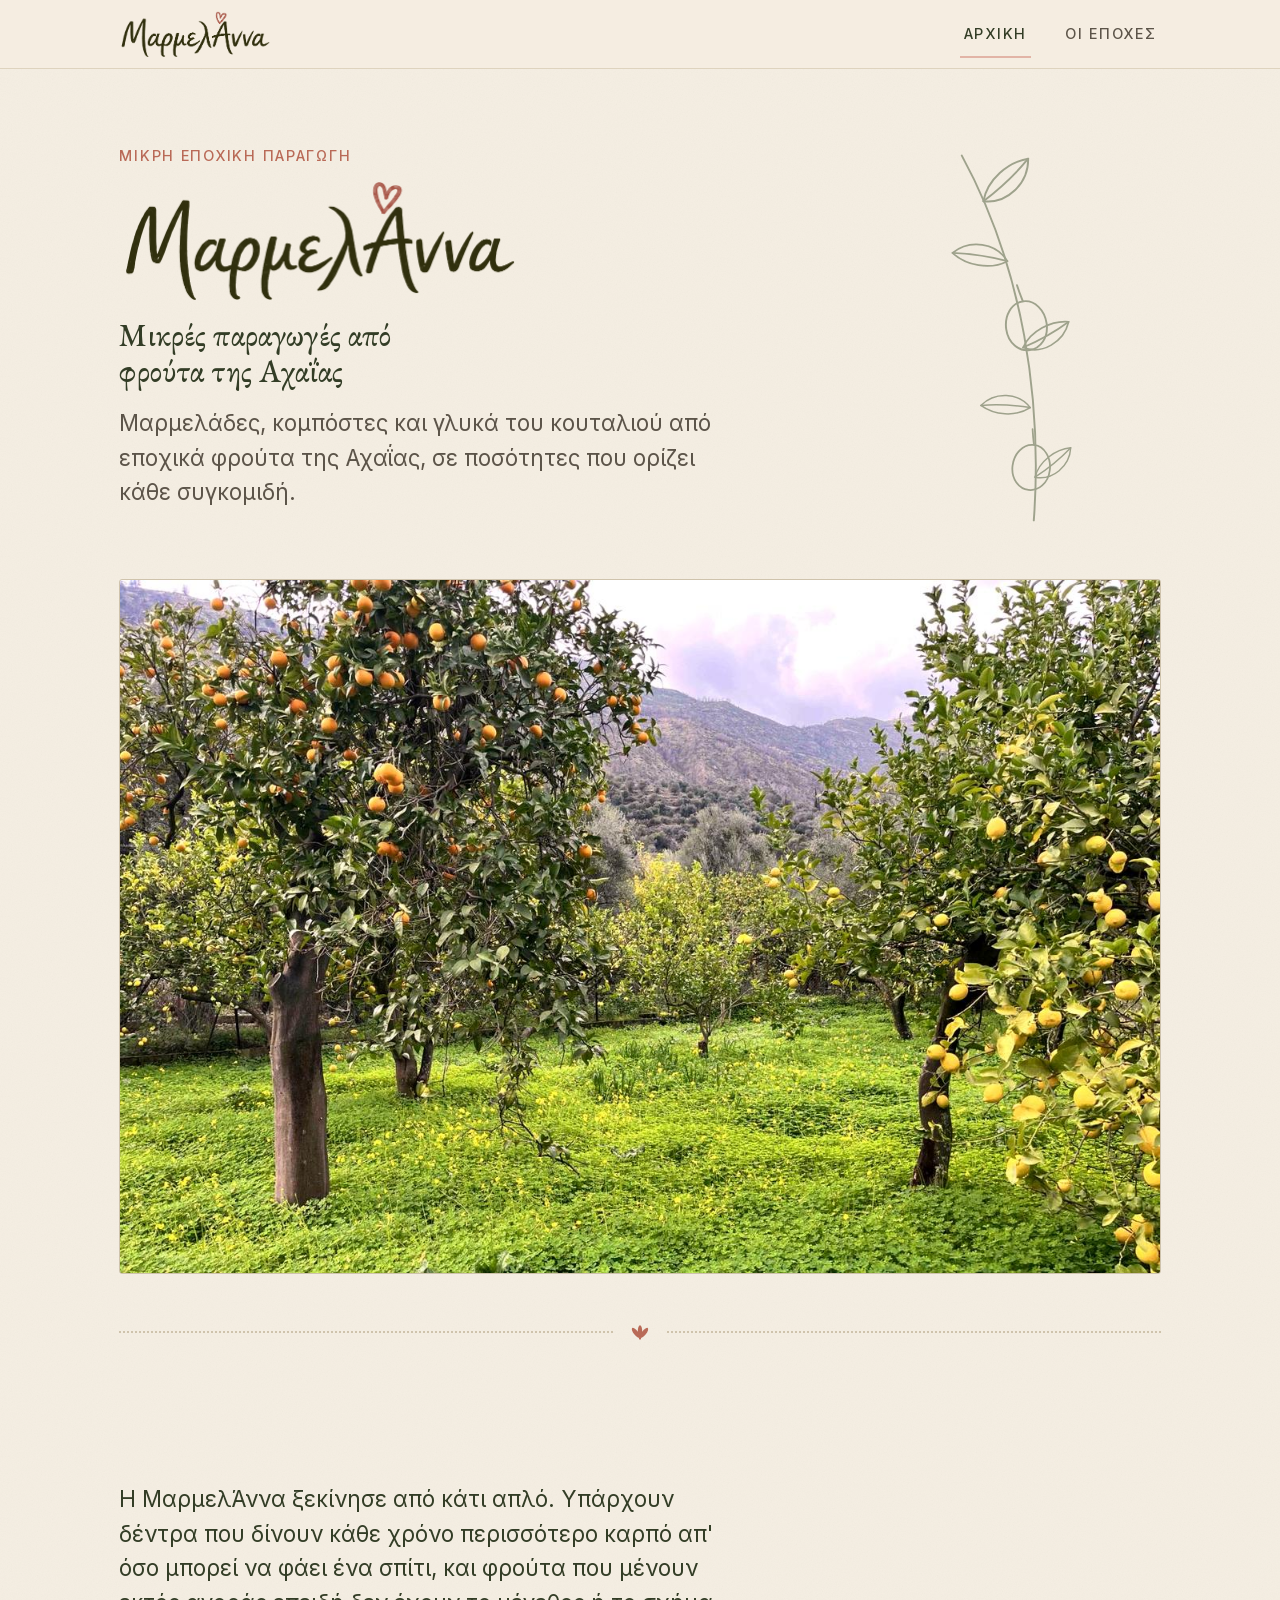
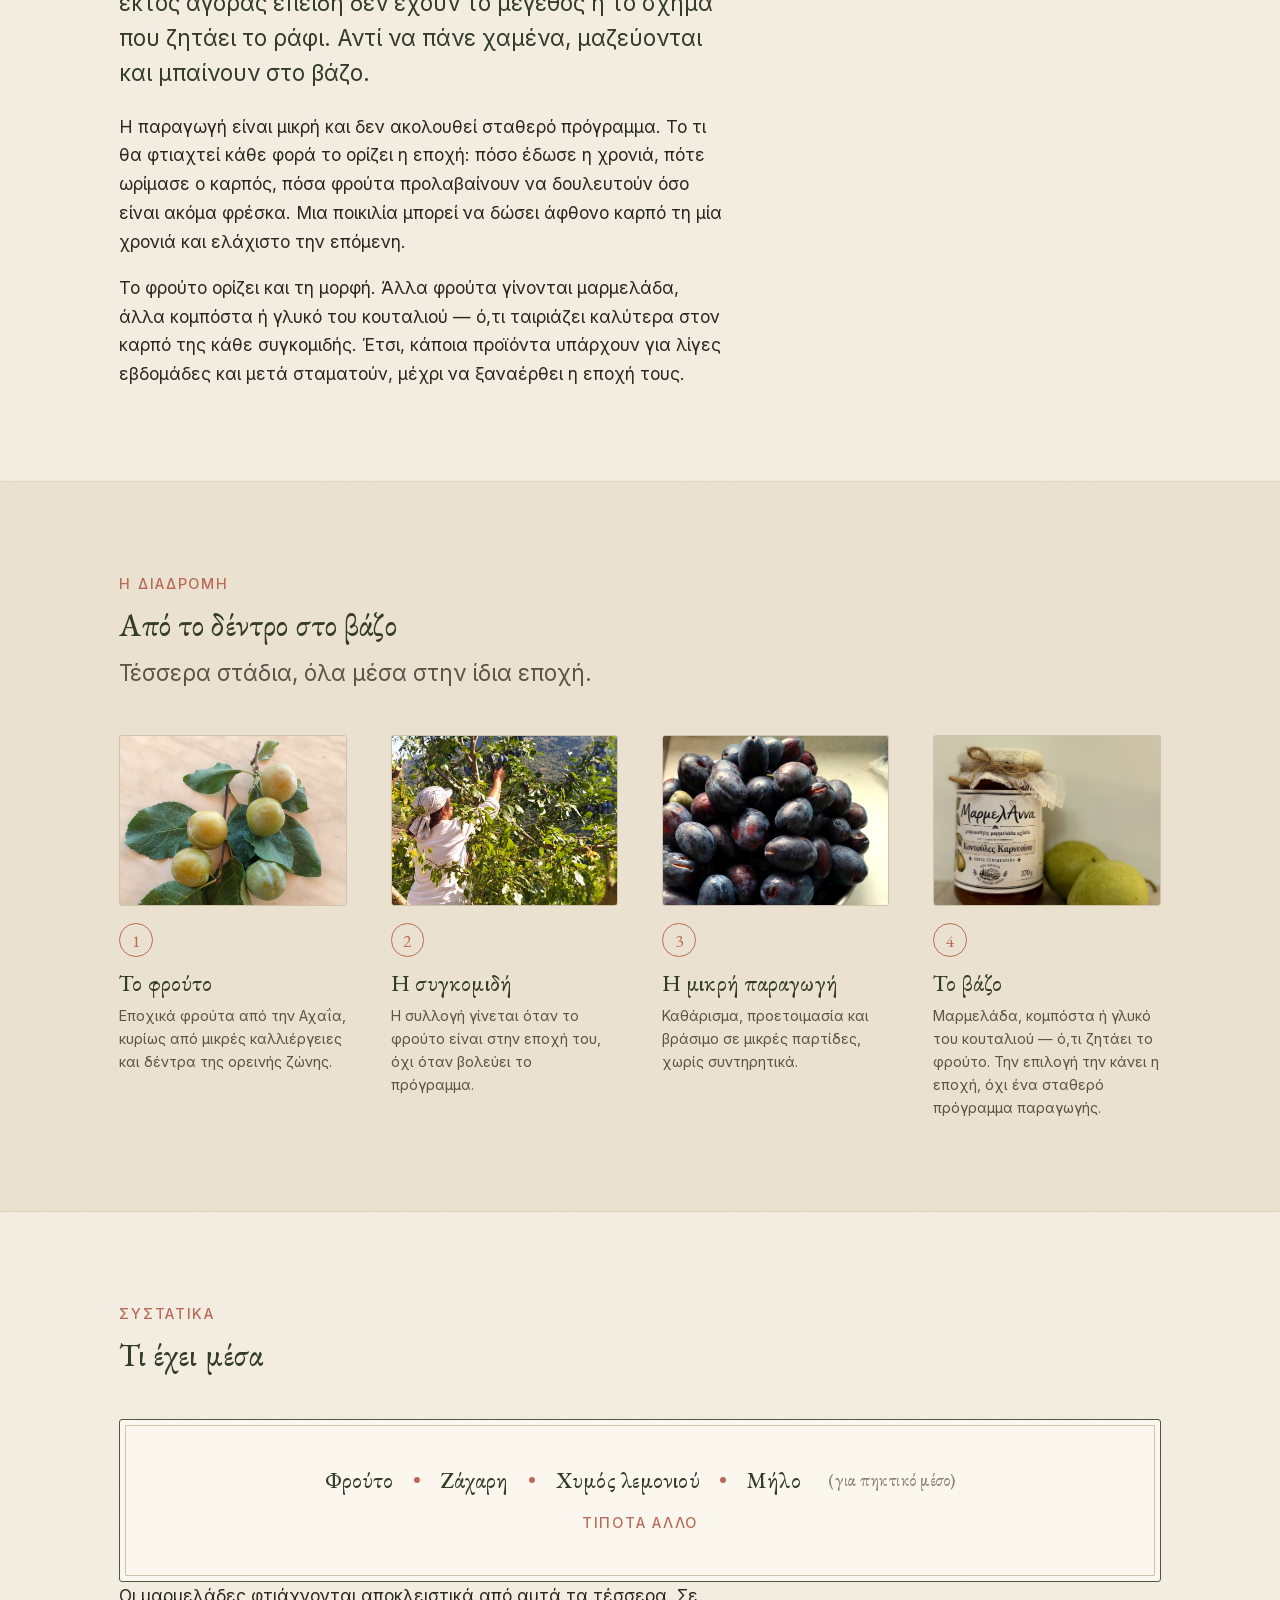
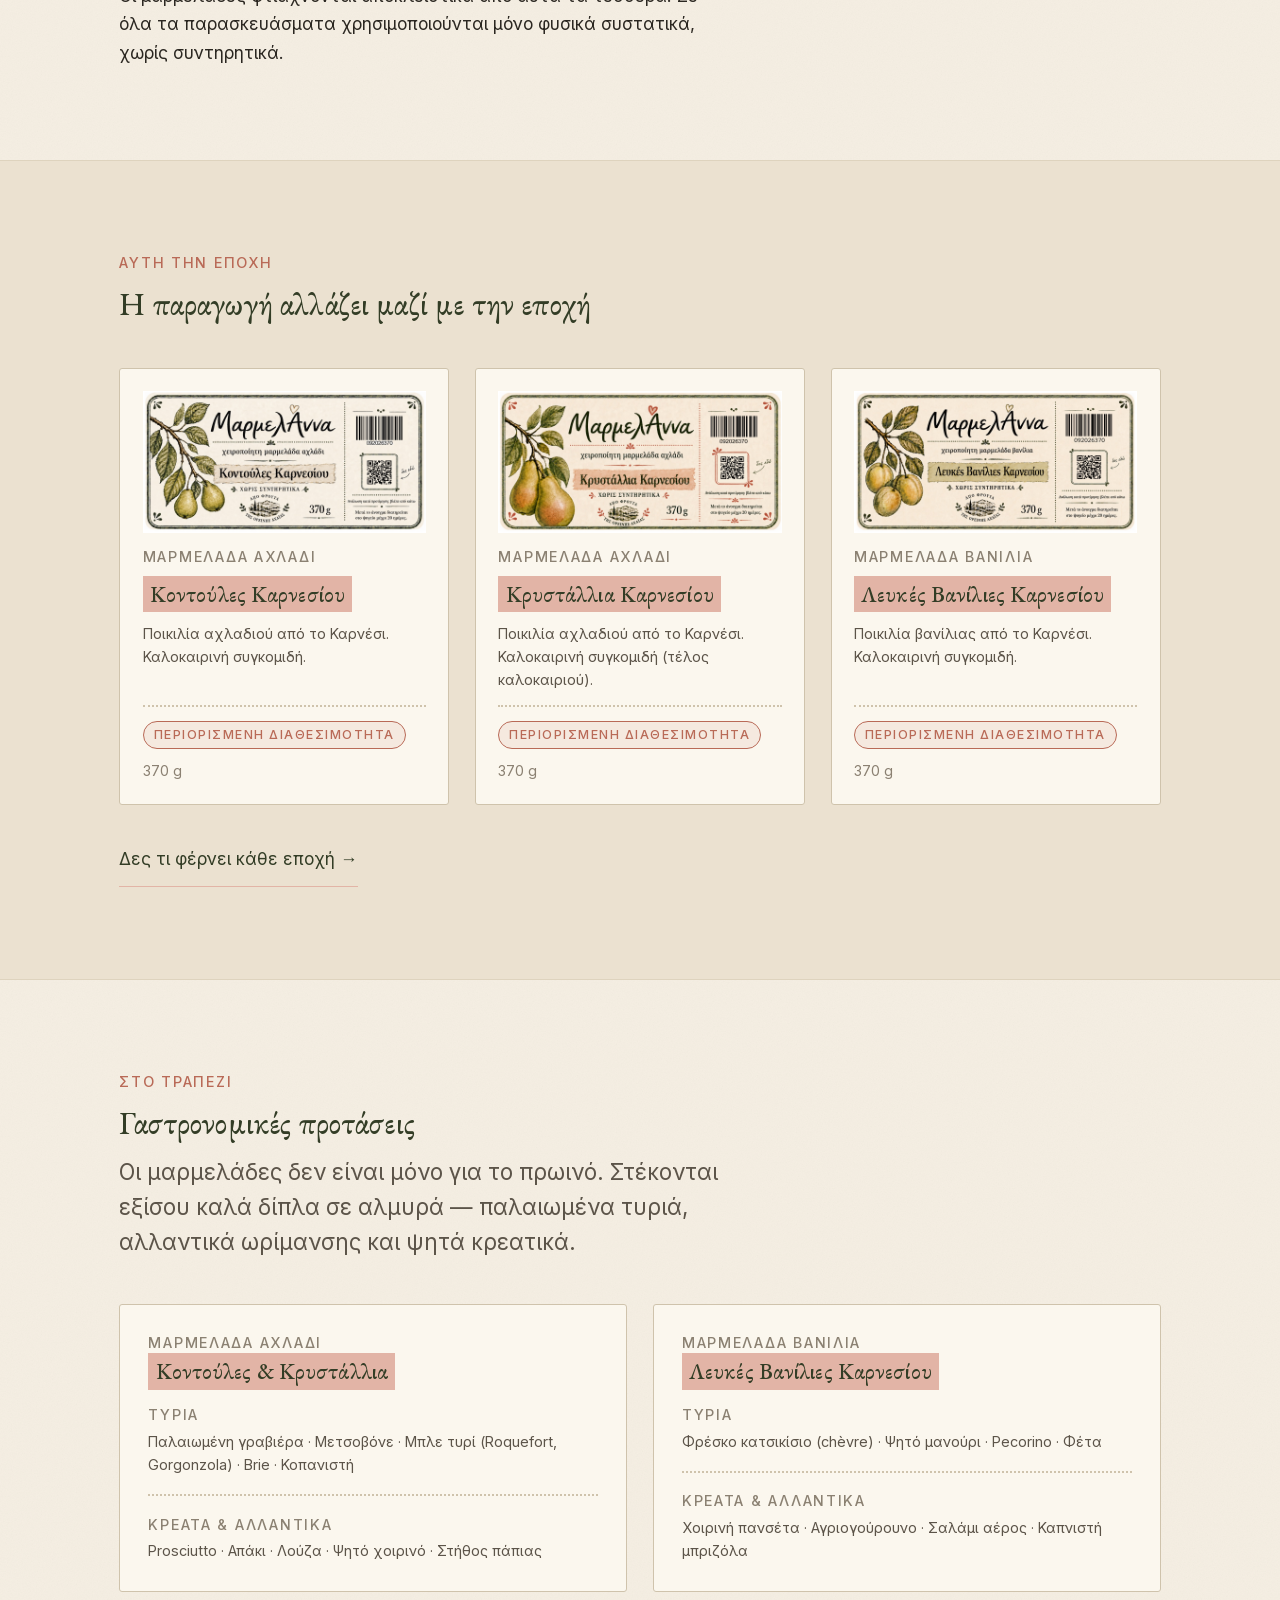
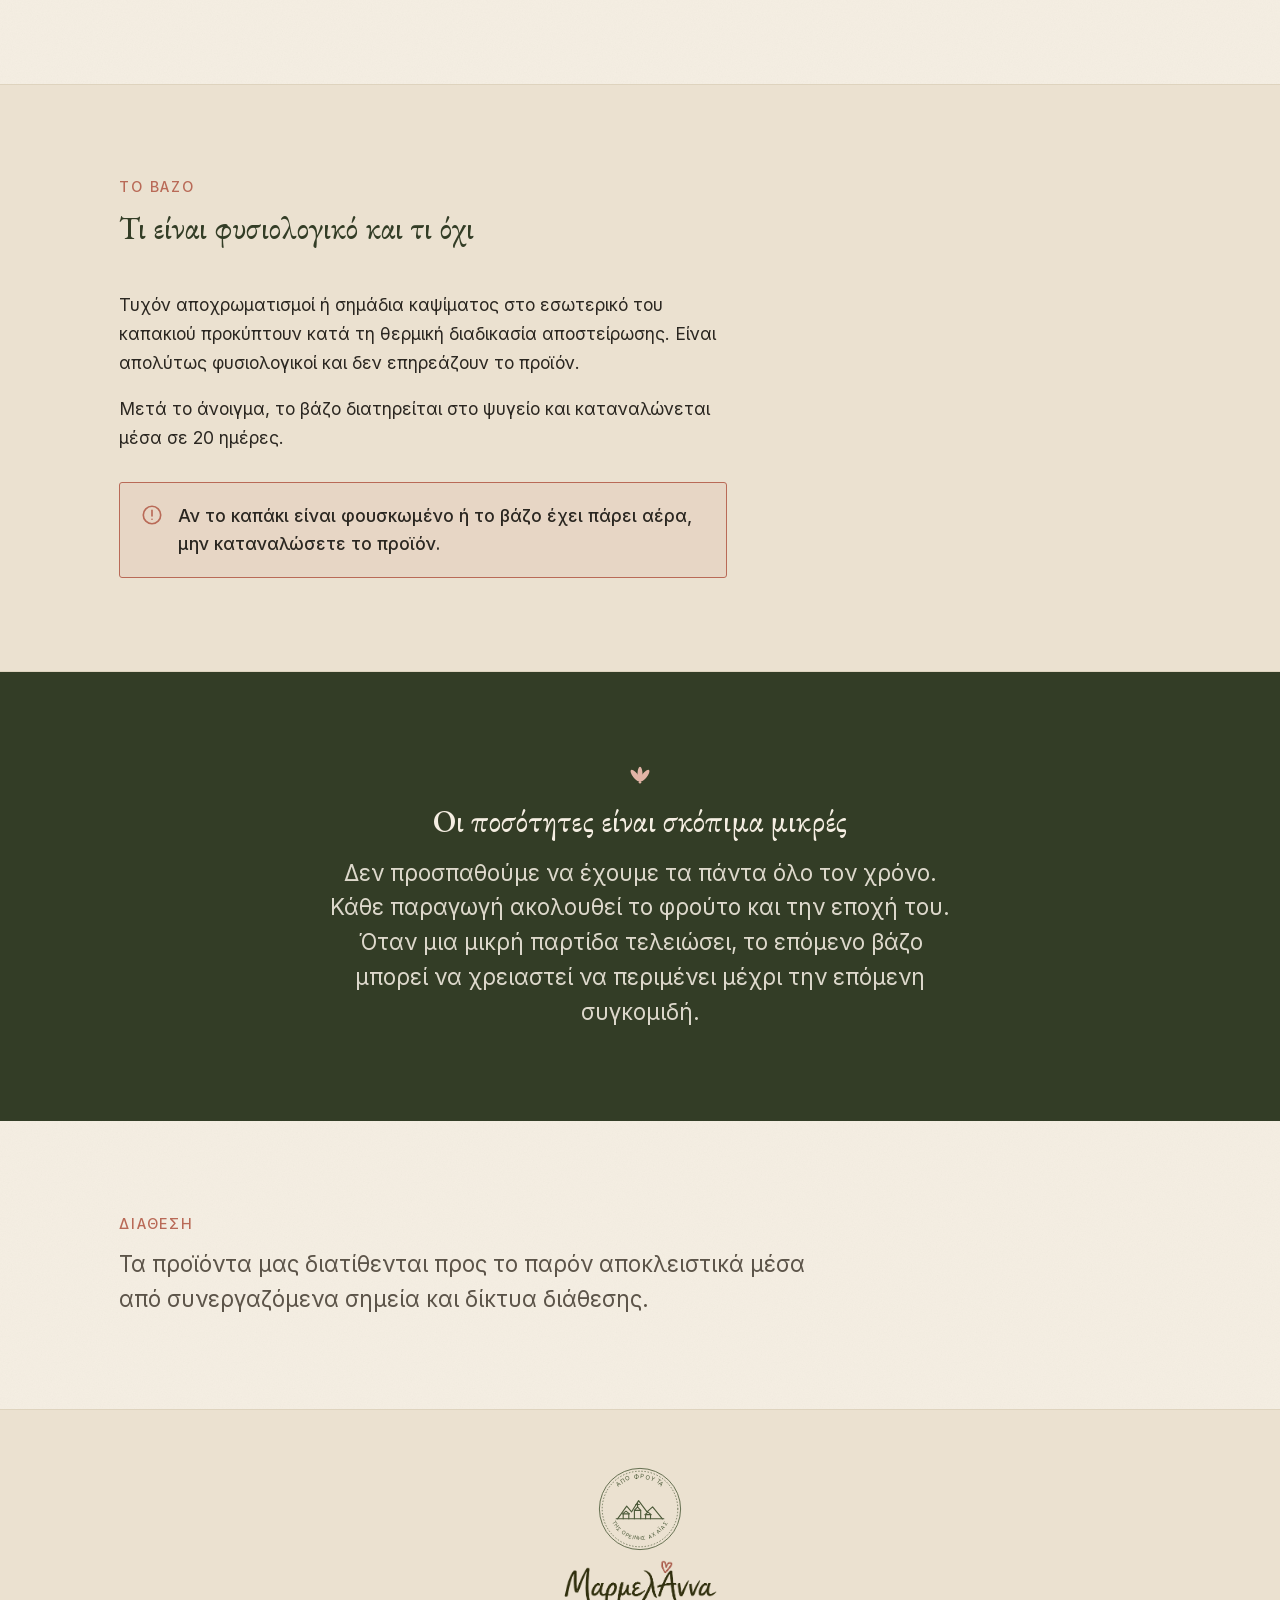
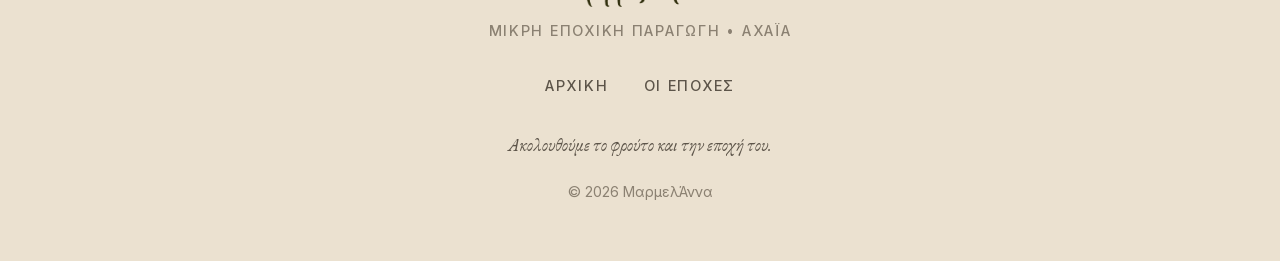
==== commit 881a10a1: "Αναδιάταξη φρούτων ανά εποχή και τρεις νέες φωτογραφίες Κάθε φρούτο ανήκει πλέον σε μία εποχή: - Άνο" ====
--- a/index.html
+++ b/index.html
@@ -129,7 +129,7 @@
           <!-- ⚑ PHOTO 02 -->
           <figure class="photo ratio-4x3">
             <img src="/images/step-1-branch.jpg"
-                 alt="Κλαδί δαμασκηνιάς με δύο ώριμα δαμάσκηνα και φύλλα"
+                 alt="Κλαδί με λευκές βανίλιες Καρνεσίου και φύλλα"
                  width="900" height="675" loading="lazy" decoding="async">
           </figure>
           <span class="step__num" aria-hidden="true">1</span>
@@ -253,7 +253,7 @@
           <p class="card__kicker">Μαρμελάδα βανίλια</p>
           <h3 class="card__title"><span class="brushed">Λευκές Βανίλιες Καρνεσίου</span></h3>
           <!-- TODO: επιβεβαίωσε ή συμπλήρωσε την περιγραφή της ποικιλίας -->
-          <p class="card__text">Ποικιλία βανίλιας από το Καρνέσι. Φθινοπωρινή συγκομιδή.</p>
+          <p class="card__text">Ποικιλία βανίλιας από το Καρνέσι. Καλοκαιρινή συγκομιδή.</p>
           <p class="card__meta">
             <span class="badge badge--limited">Περιορισμένη διαθεσιμότητα</span>
             <span>370 g</span>
@@ -387,5 +387,9 @@
   </div>
 </footer>
 
+
+<!-- Cloudflare Web Analytics — χωρίς cookies, άρα χωρίς cookie banner.
+     Το token είναι δημόσιο εξ ορισμού: εμφανίζεται στο HTML κάθε σελίδας. -->
+<script type="module" src="https://static.cloudflareinsights.com/beacon.min.js" data-cf-beacon='{"token": "cf34922e2ffb4b639aced62b6f5599d9"}'></script>
 </body>
 </html>
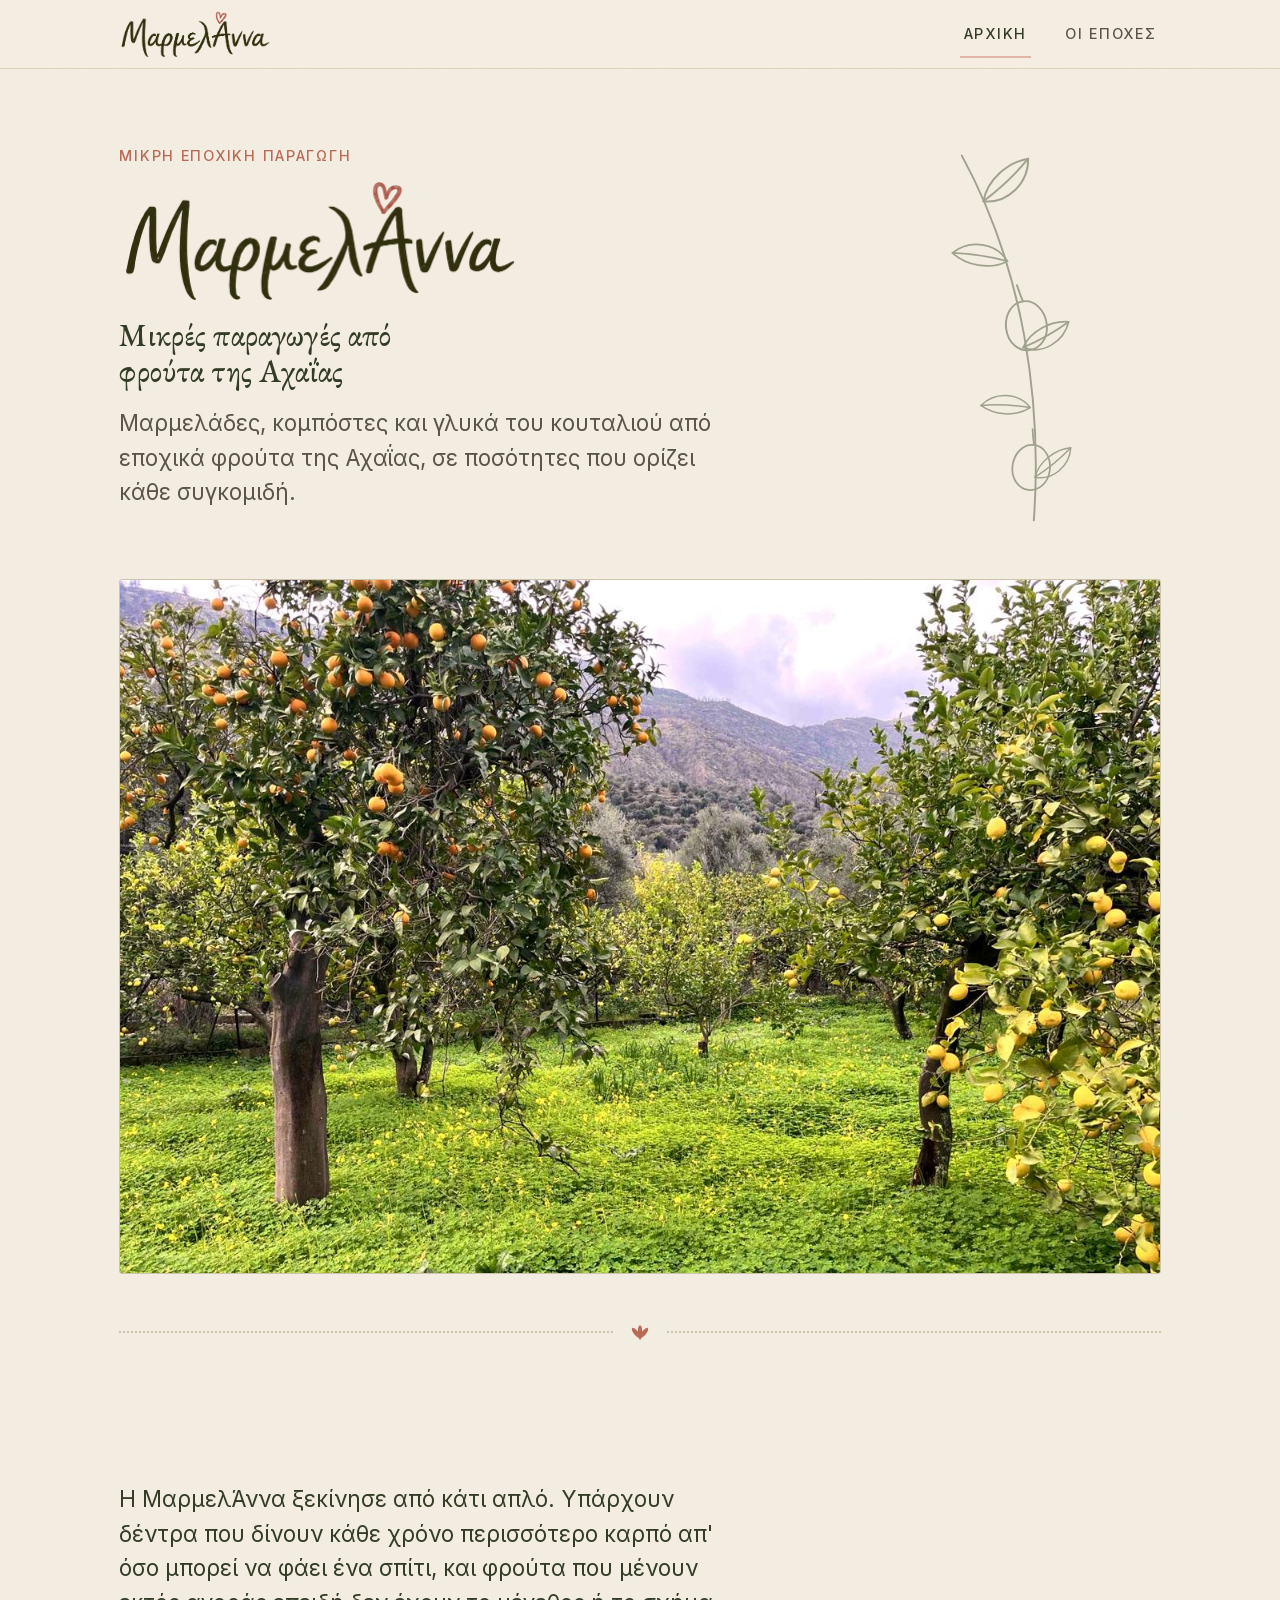
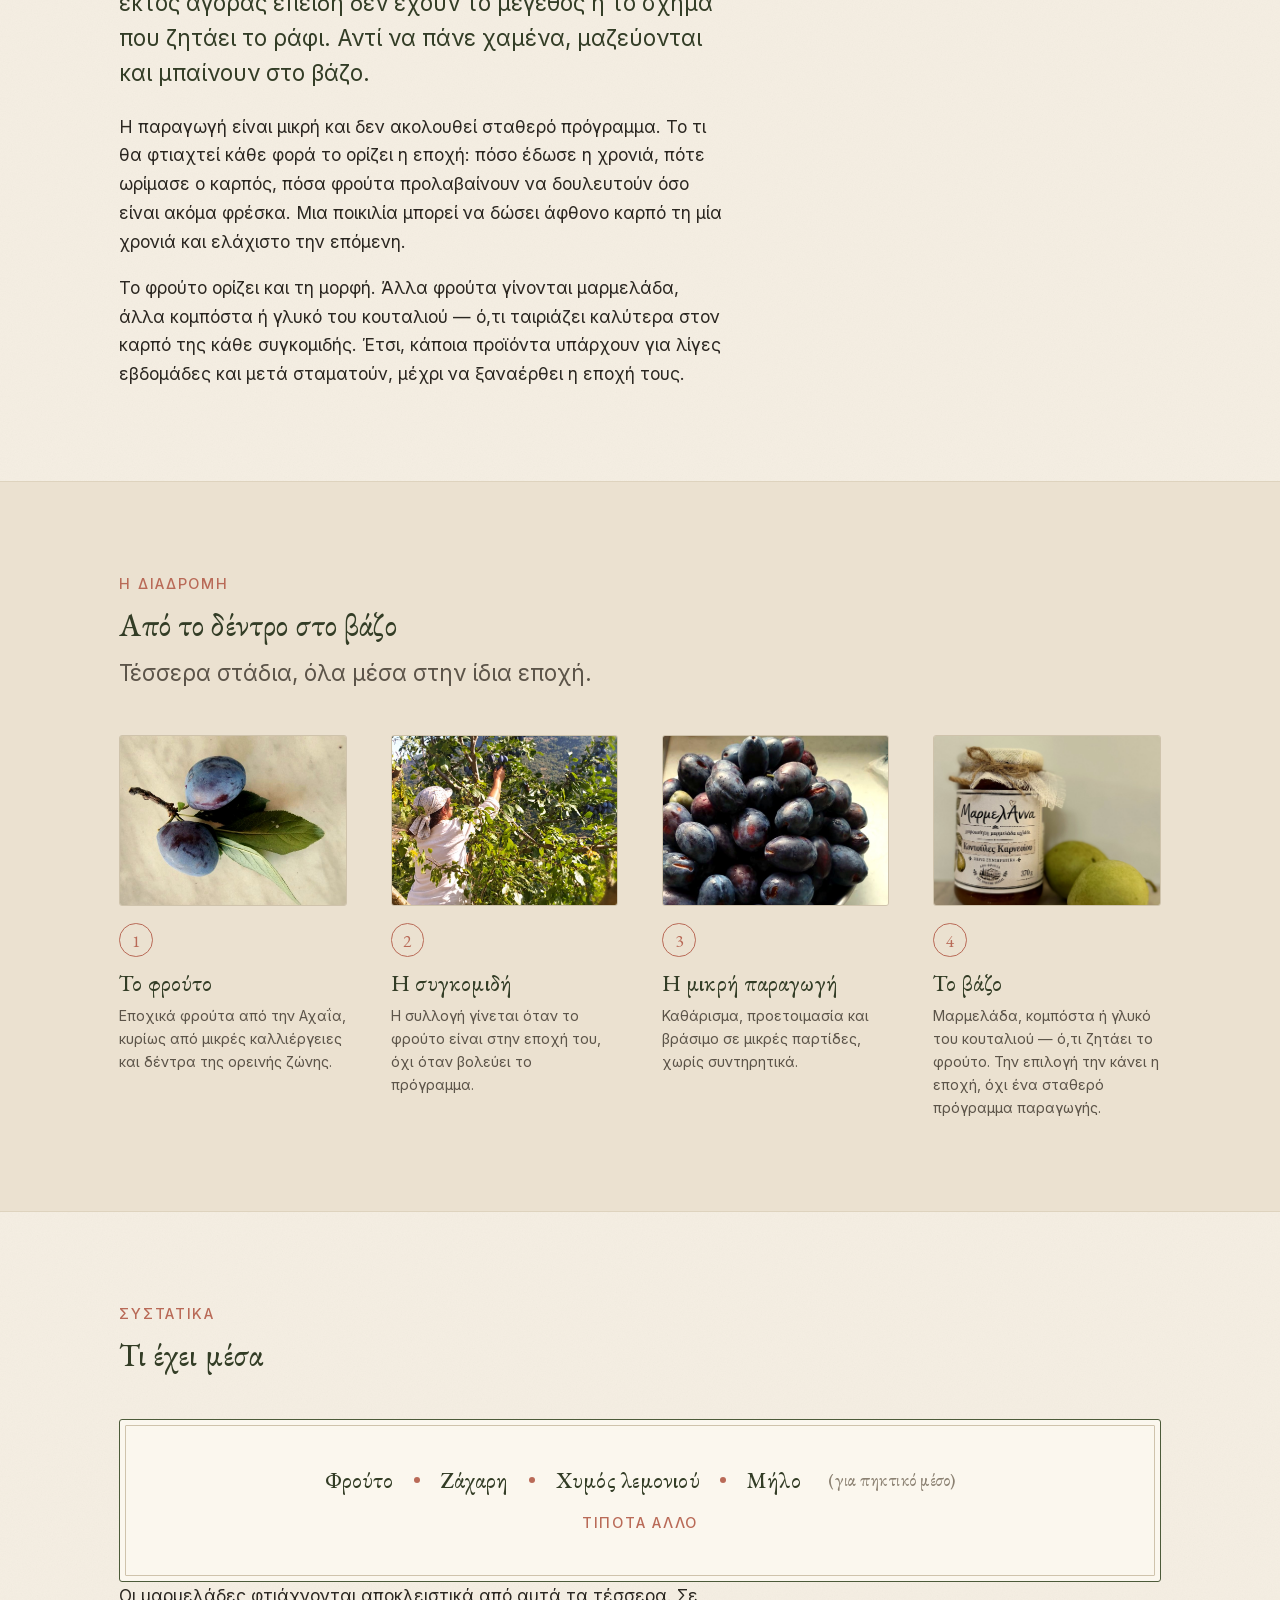
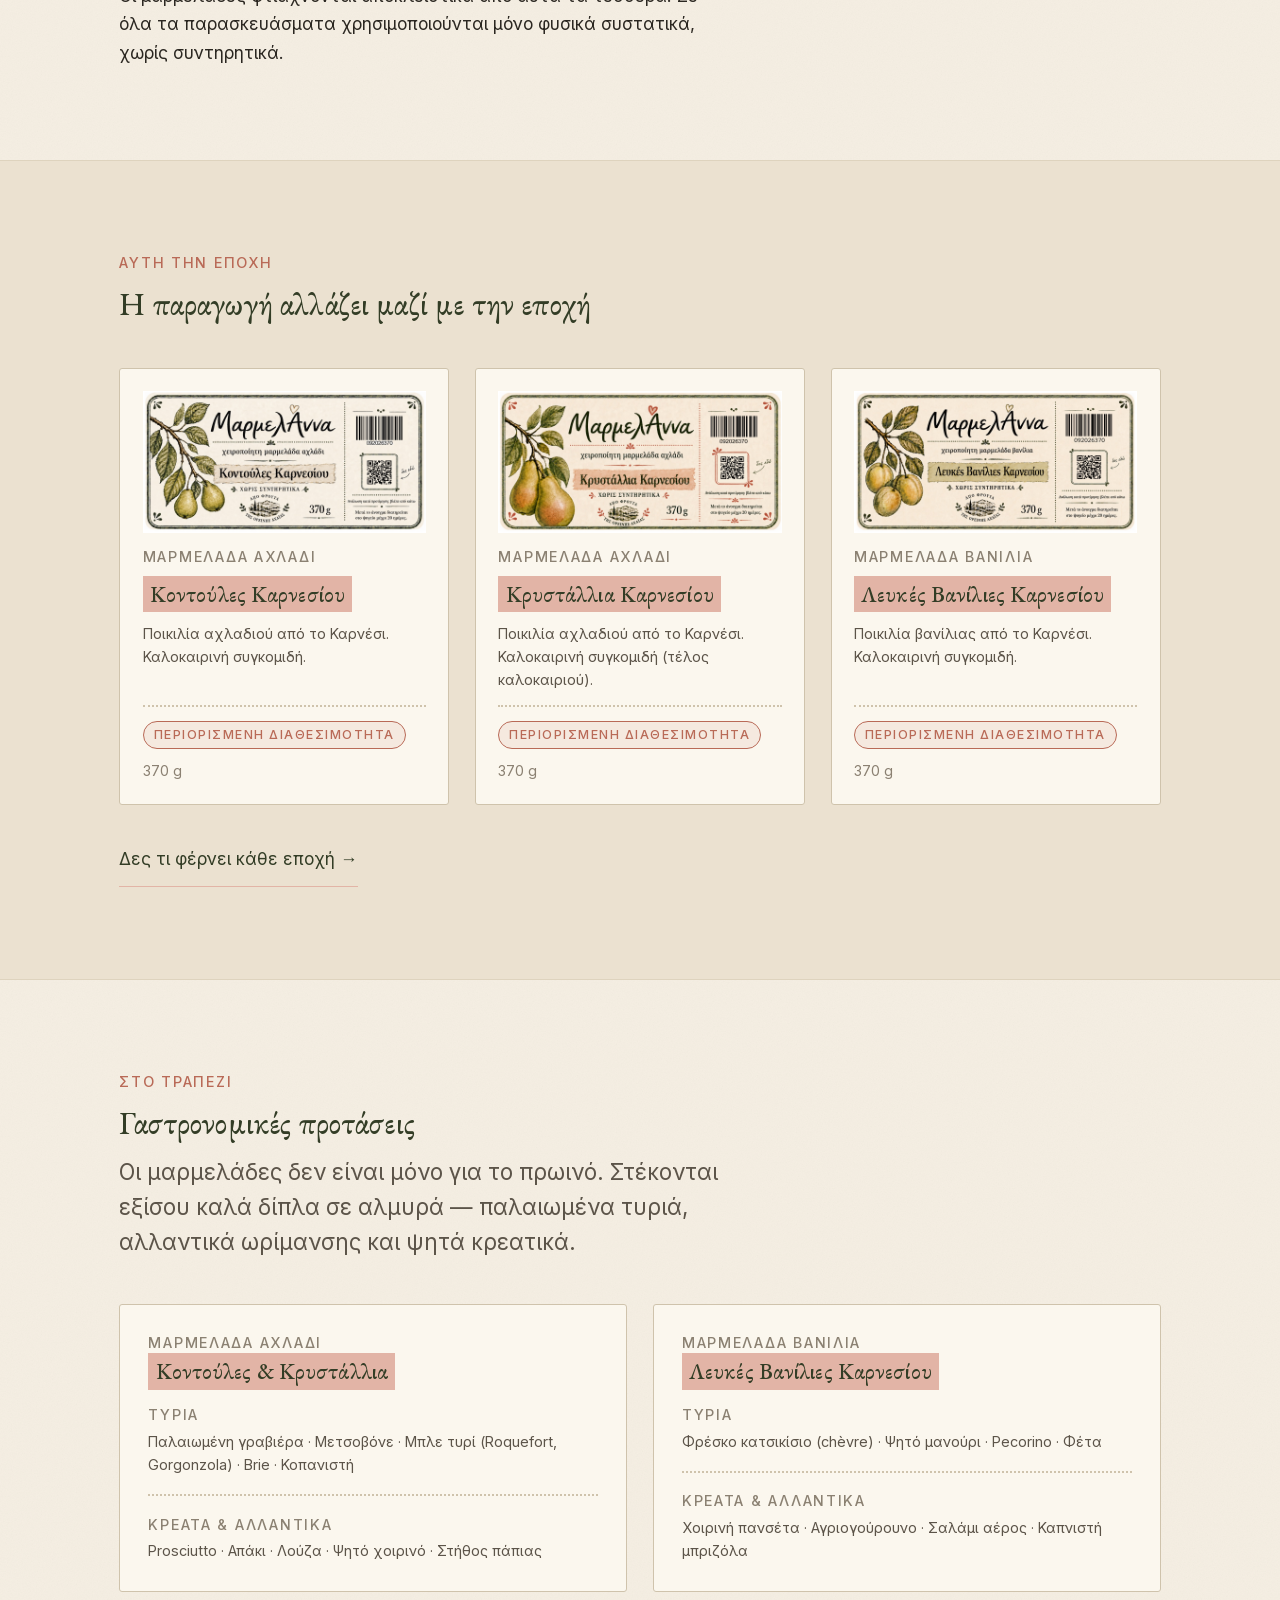
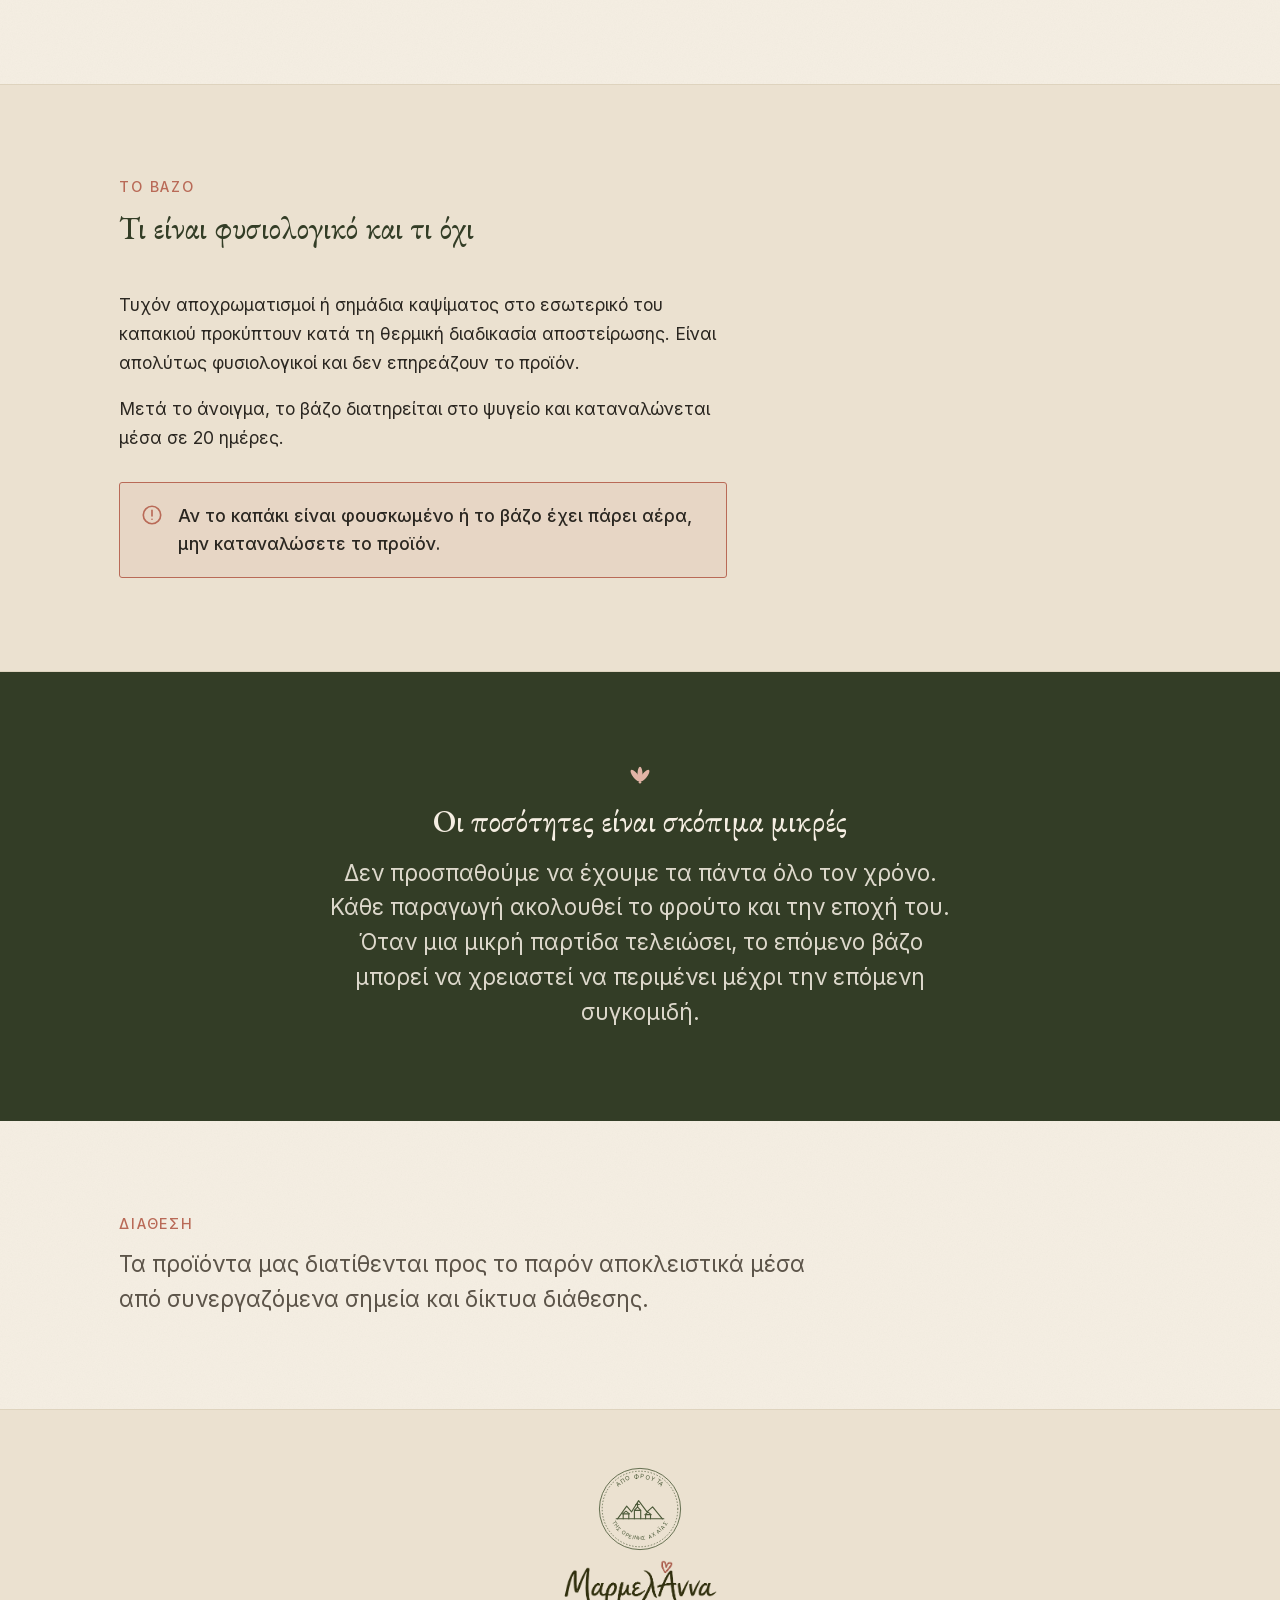
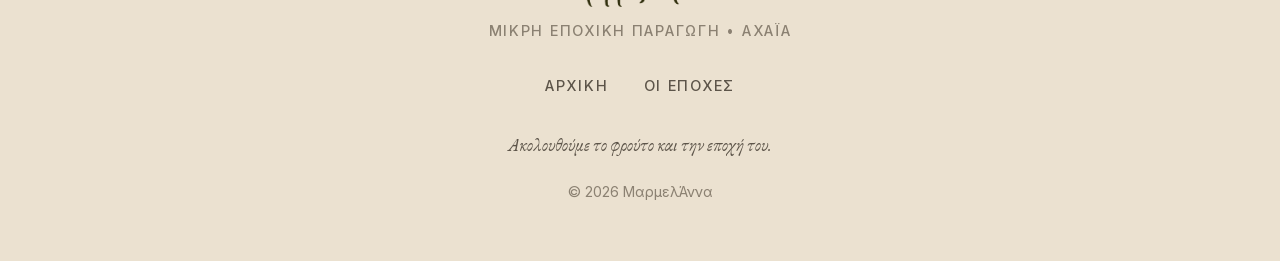
==== commit acdb1e43: "Καλοκαίρι σε δίπτυχο, φθινόπωρο με κυδώνια, αποκλεισμός λήψεων - Καλοκαίρι: δίπτυχο Κρυστάλλια + Βαν" ====
--- a/index.html
+++ b/index.html
@@ -129,7 +129,7 @@
           <!-- ⚑ PHOTO 02 -->
           <figure class="photo ratio-4x3">
             <img src="/images/step-1-branch.jpg"
-                 alt="Κλαδί με λευκές βανίλιες Καρνεσίου και φύλλα"
+                 alt="Κλαδί δαμασκηνιάς με δύο ώριμα δαμάσκηνα και φύλλα"
                  width="900" height="675" loading="lazy" decoding="async">
           </figure>
           <span class="step__num" aria-hidden="true">1</span>
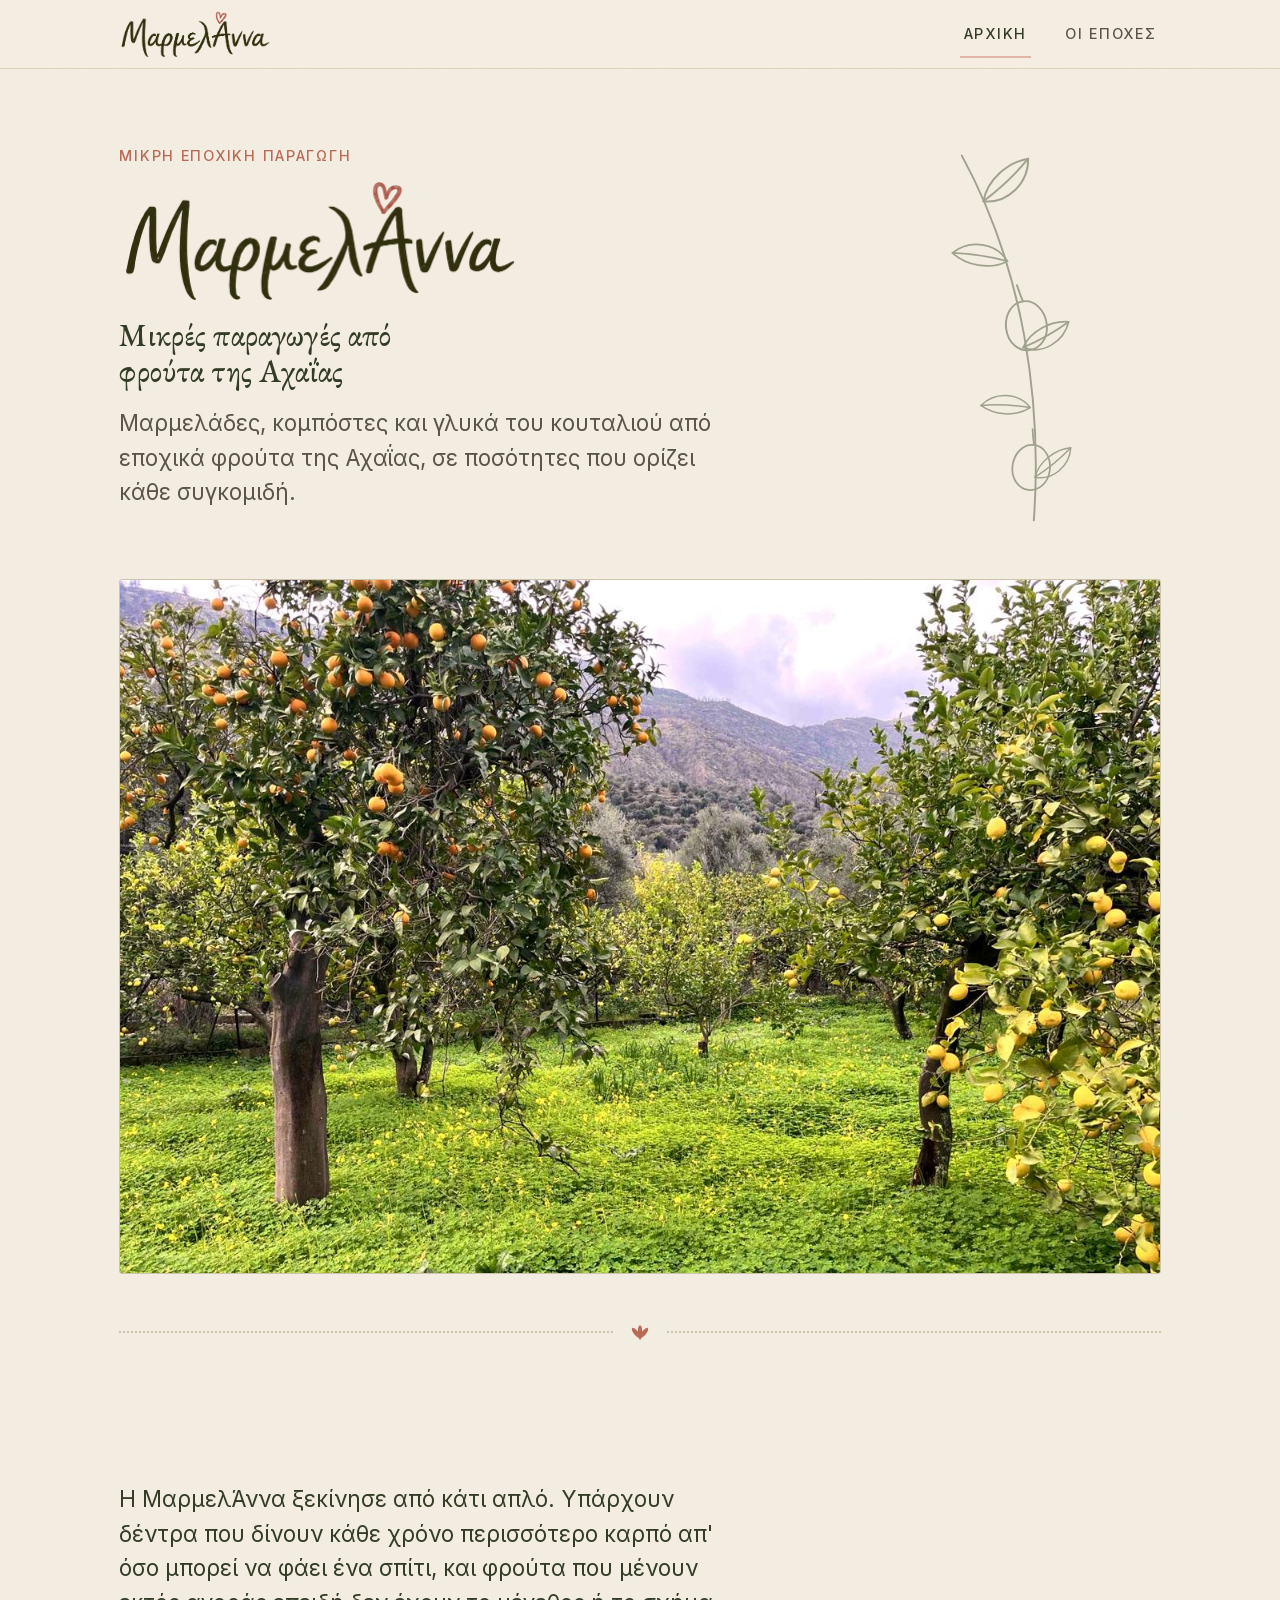
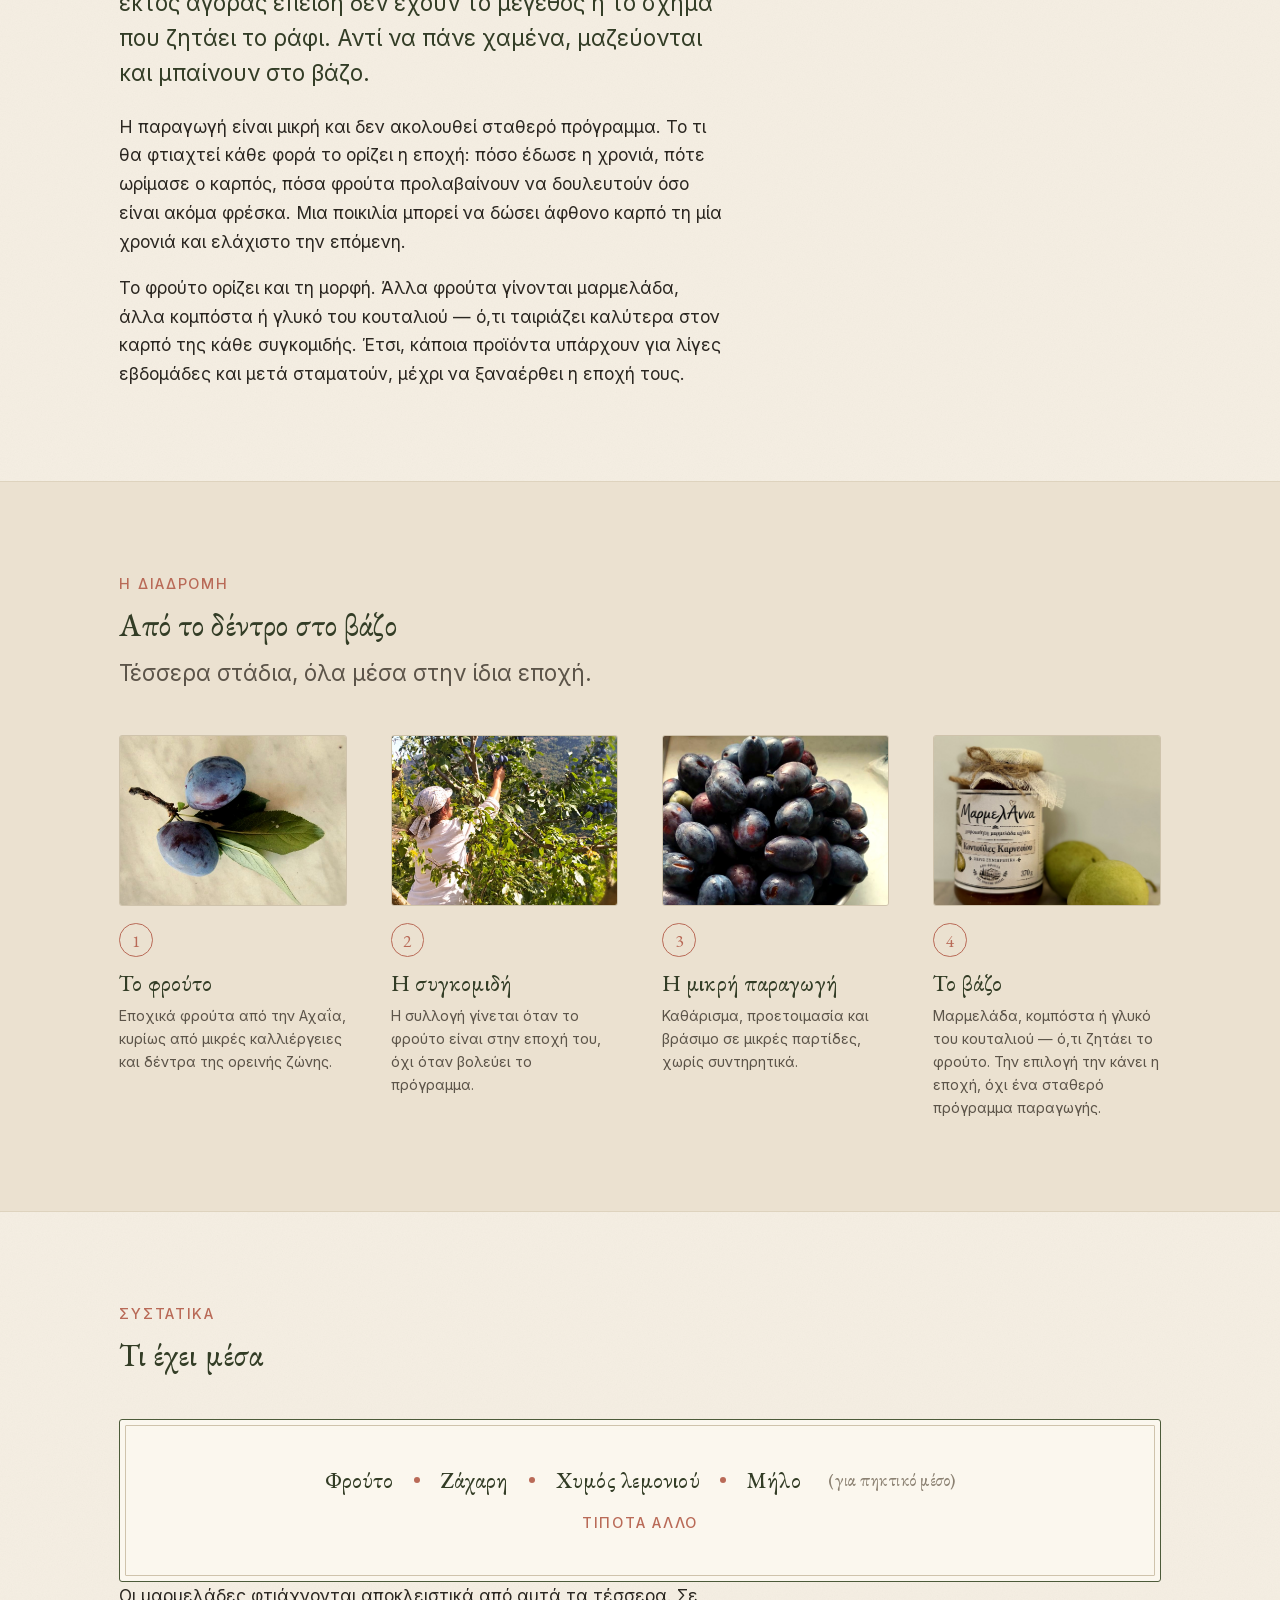
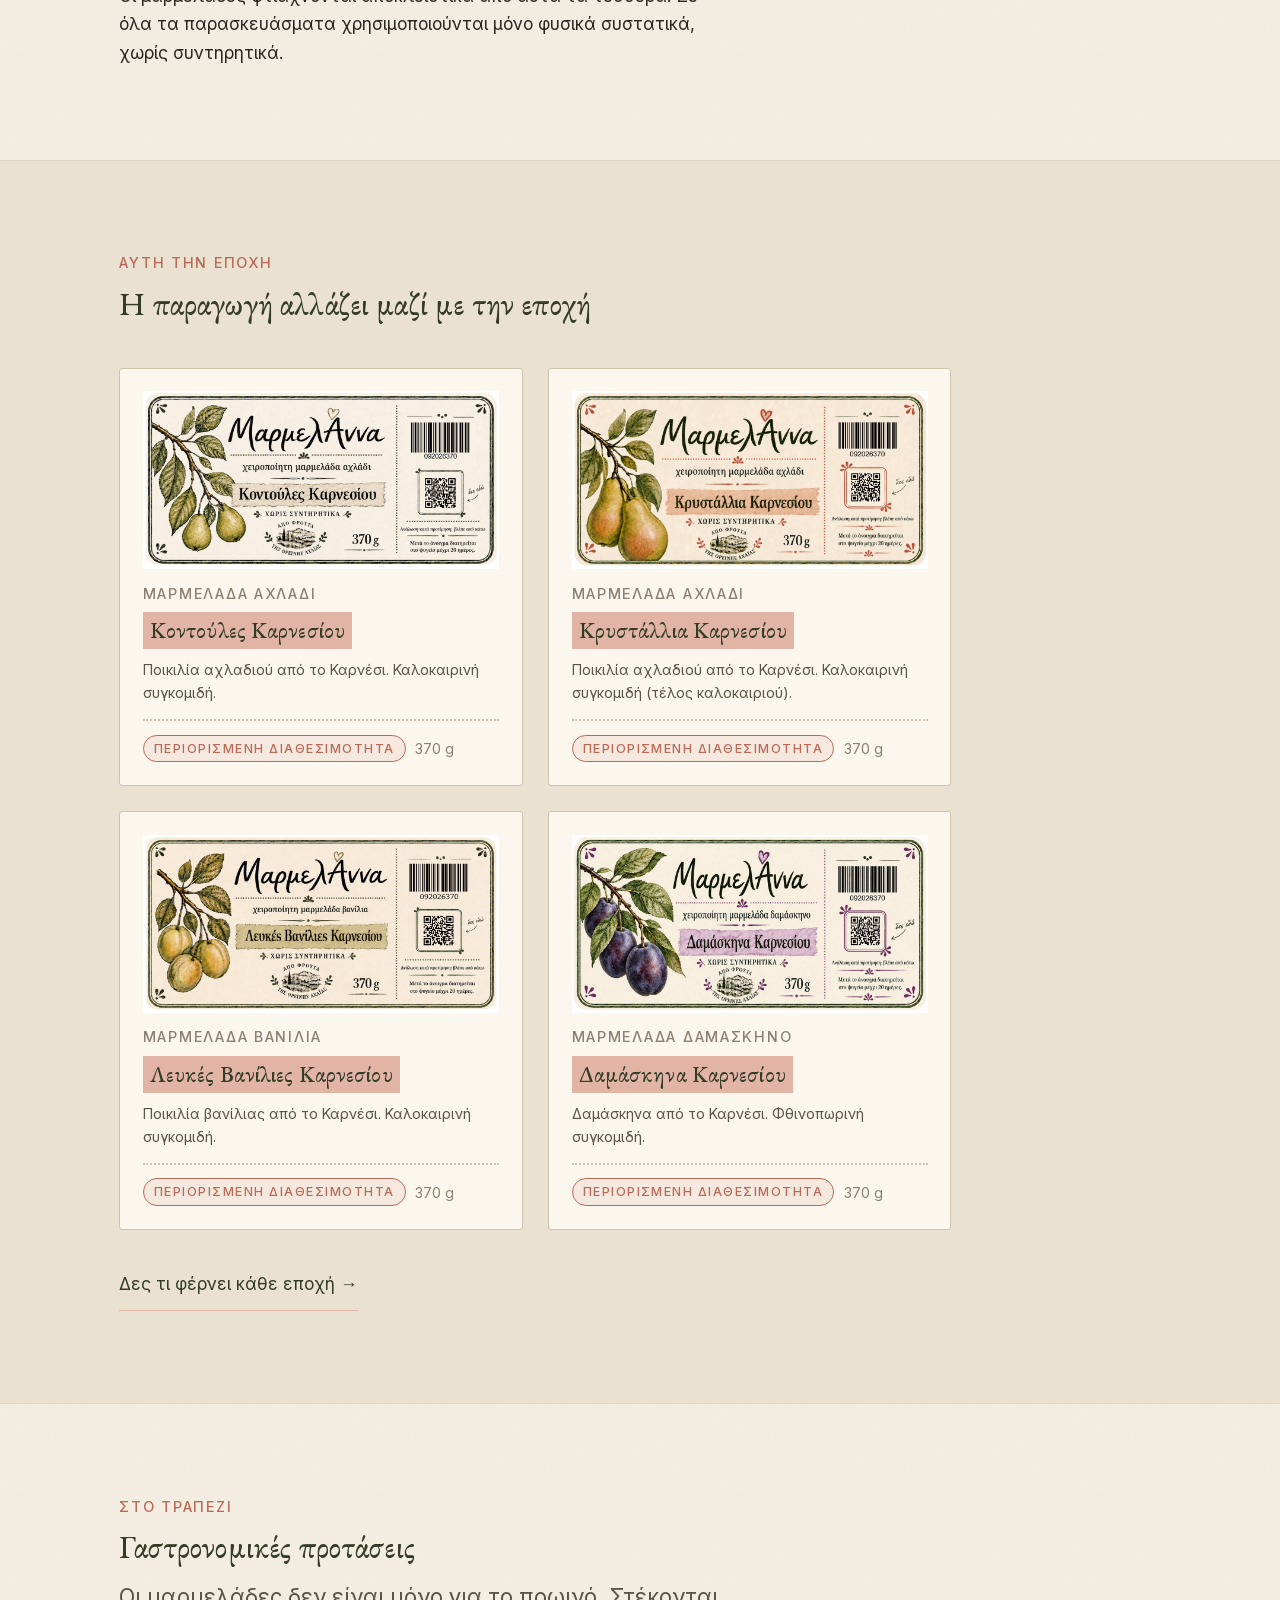
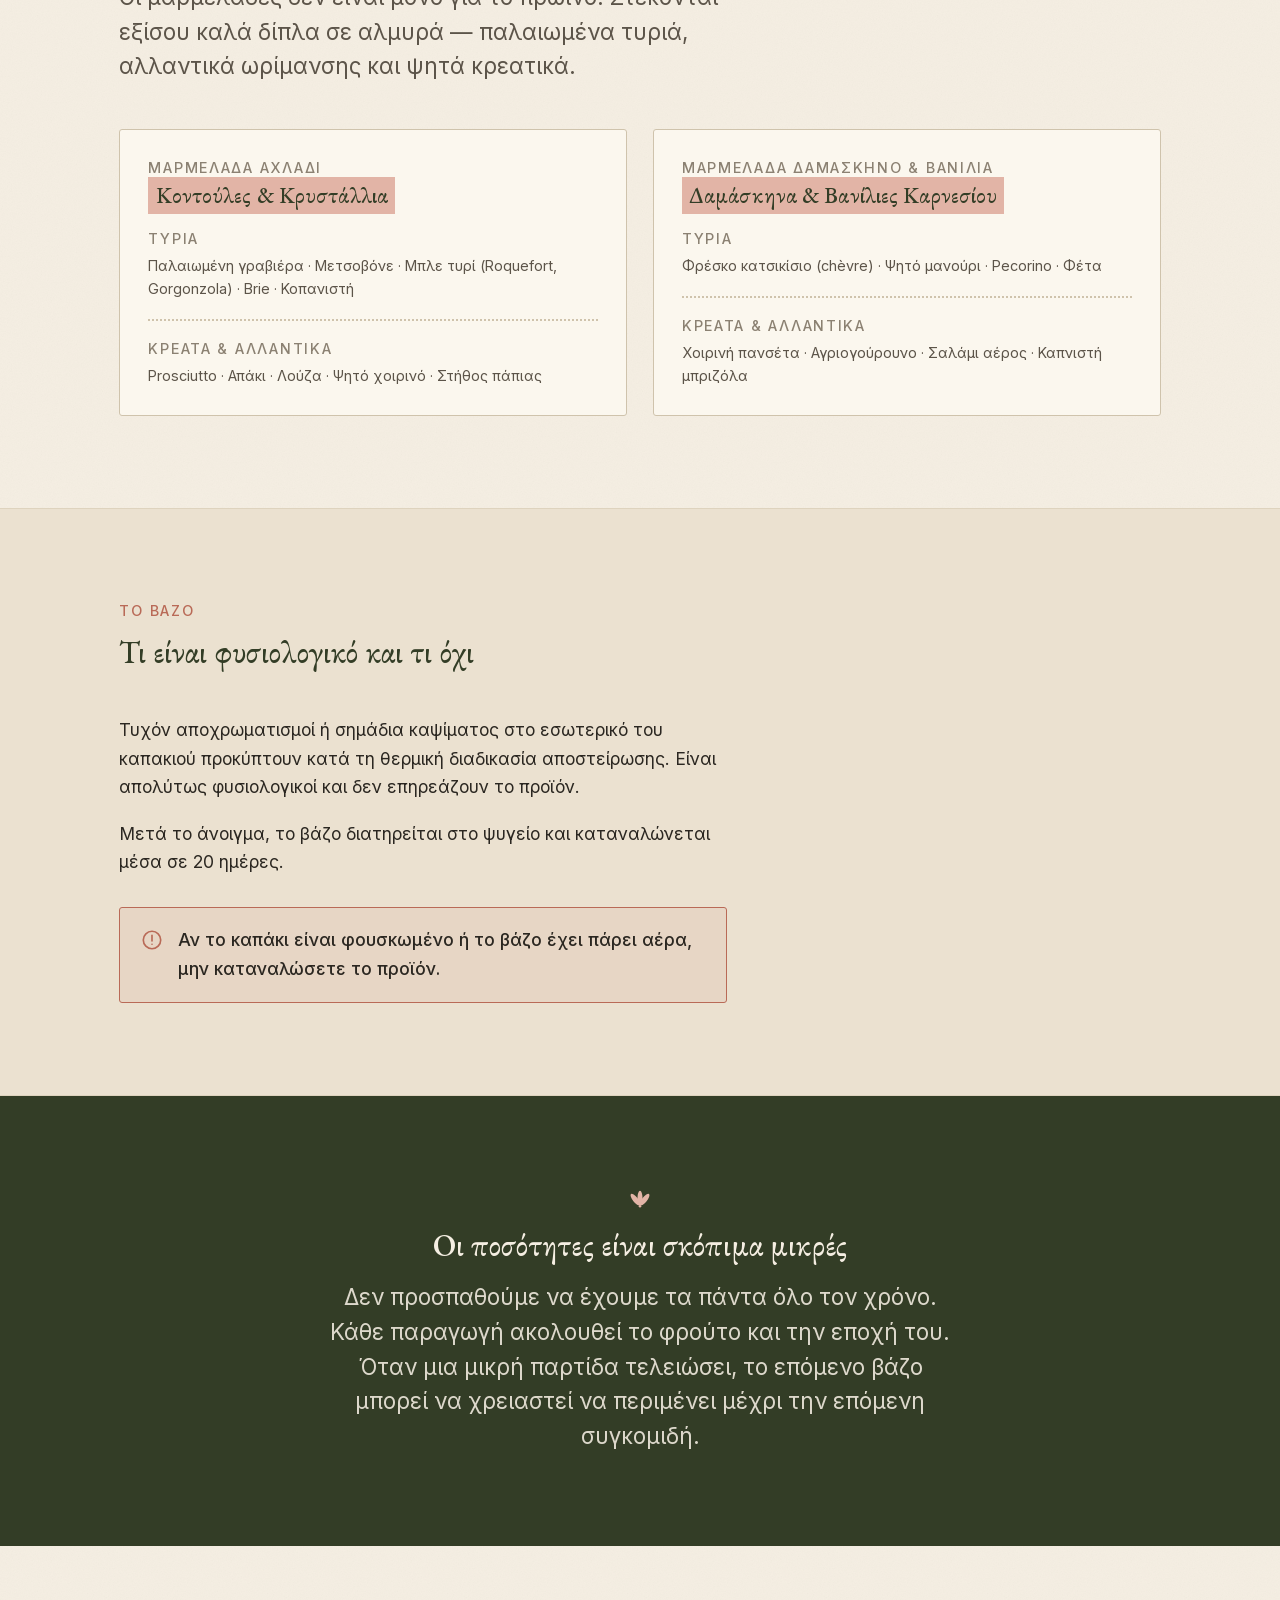
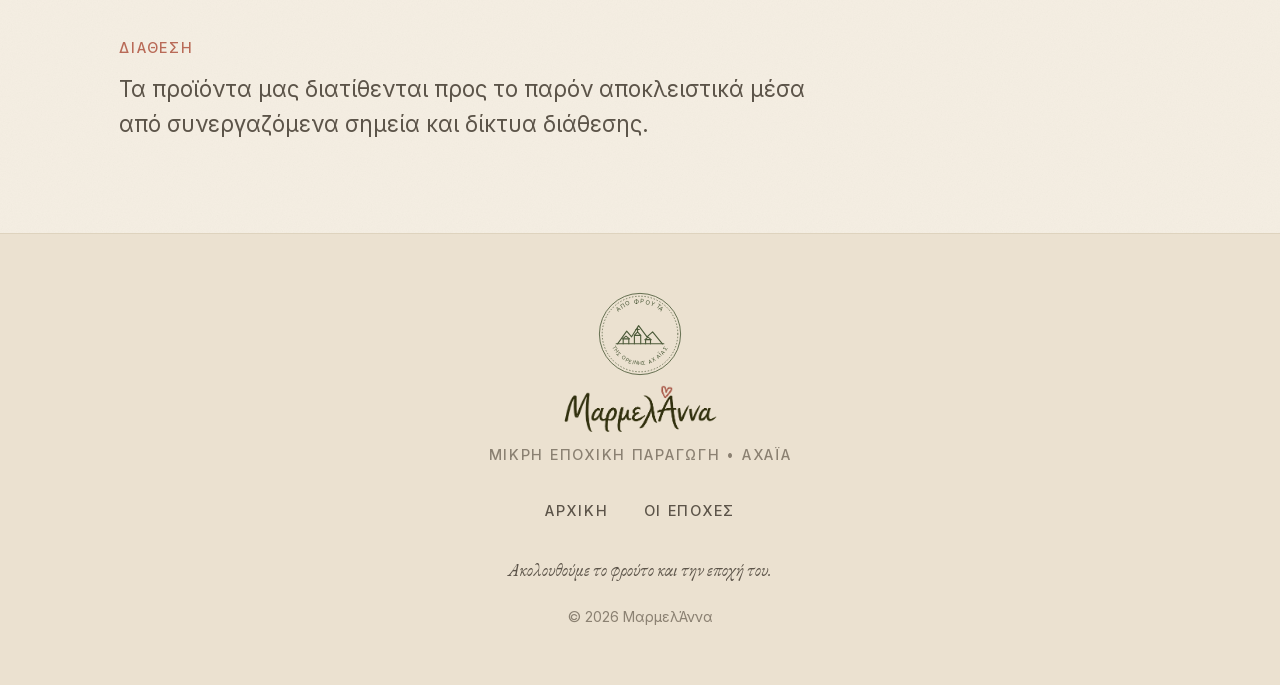
==== commit 56c2b107: "Νέο προϊόν: Μαρμελάδα δαμάσκηνο, Δαμάσκηνα Καρνεσίου 370 g - Τέταρτη κάρτα προϊόντος με την ετικέτα " ====
--- a/index.html
+++ b/index.html
@@ -214,7 +214,7 @@
            ετικέτας. Οι ετικέτες φτιάχνονται από τα PNG του ../etiketes/ — δες README.
            Badge classes: badge--production | badge--limited | badge--expected | badge--finished
            Δες README → «Πώς προσθέτω προϊόν». -->
-      <ul class="cards cards--3">
+      <ul class="cards">
         <li class="card">
           <figure class="photo photo--label ratio-2x1">
             <img src="/images/label-kontoules.jpg" alt="Ετικέτα ΜαρμελΆννα: χειροποίητη μαρμελάδα αχλάδι από Κοντούλες Καρνεσίου, 370 g"
@@ -254,6 +254,22 @@
           <h3 class="card__title"><span class="brushed">Λευκές Βανίλιες Καρνεσίου</span></h3>
           <!-- TODO: επιβεβαίωσε ή συμπλήρωσε την περιγραφή της ποικιλίας -->
           <p class="card__text">Ποικιλία βανίλιας από το Καρνέσι. Καλοκαιρινή συγκομιδή.</p>
+          <p class="card__meta">
+            <span class="badge badge--limited">Περιορισμένη διαθεσιμότητα</span>
+            <span>370 g</span>
+          </p>
+        </li>
+
+        <li class="card">
+          <figure class="photo photo--label ratio-2x1">
+            <img src="/images/label-damaskina.jpg"
+                 alt="Ετικέτα ΜαρμελΆννα: χειροποίητη μαρμελάδα δαμάσκηνο από Δαμάσκηνα Καρνεσίου, 370 g"
+                 width="1200" height="600" loading="lazy" decoding="async">
+          </figure>
+          <p class="card__kicker">Μαρμελάδα δαμάσκηνο</p>
+          <h3 class="card__title"><span class="brushed">Δαμάσκηνα Καρνεσίου</span></h3>
+          <!-- TODO: επιβεβαίωσε ή συμπλήρωσε την περιγραφή της ποικιλίας -->
+          <p class="card__text">Δαμάσκηνα από το Καρνέσι. Φθινοπωρινή συγκομιδή.</p>
           <p class="card__meta">
             <span class="badge badge--limited">Περιορισμένη διαθεσιμότητα</span>
             <span>370 g</span>
@@ -291,8 +307,8 @@
         </li>
 
         <li class="pairing">
-          <p class="card__kicker">Μαρμελάδα βανίλια</p>
-          <h3 class="pairing__title"><span class="brushed">Λευκές Βανίλιες Καρνεσίου</span></h3>
+          <p class="card__kicker">Μαρμελάδα δαμάσκηνο &amp; βανίλια</p>
+          <h3 class="pairing__title"><span class="brushed">Δαμάσκηνα &amp; Βανίλιες Καρνεσίου</span></h3>
           <dl>
             <dt>Τυριά</dt>
             <dd>Φρέσκο κατσικίσιο (chèvre) · Ψητό μανούρι · Pecorino · Φέτα</dd>
--- a/css/style.css
+++ b/css/style.css
@@ -552,8 +552,8 @@
   gap: var(--gap);
 }
 @media (min-width: 40rem) { .cards { grid-template-columns: repeat(2, 1fr); } }
-.cards--3 { max-width: none; }
-@media (min-width: 64rem) { .cards--3 { grid-template-columns: repeat(3, 1fr); } }
+/* Με τέσσερα προϊόντα το 2x2 διαβάζεται καλύτερα από 3+1, και οι ετικέτες
+   μένουν αρκετά μεγάλες ώστε να ξεχωρίζει η ποικιλία. */
 
 .card {
   background: var(--paper-card);
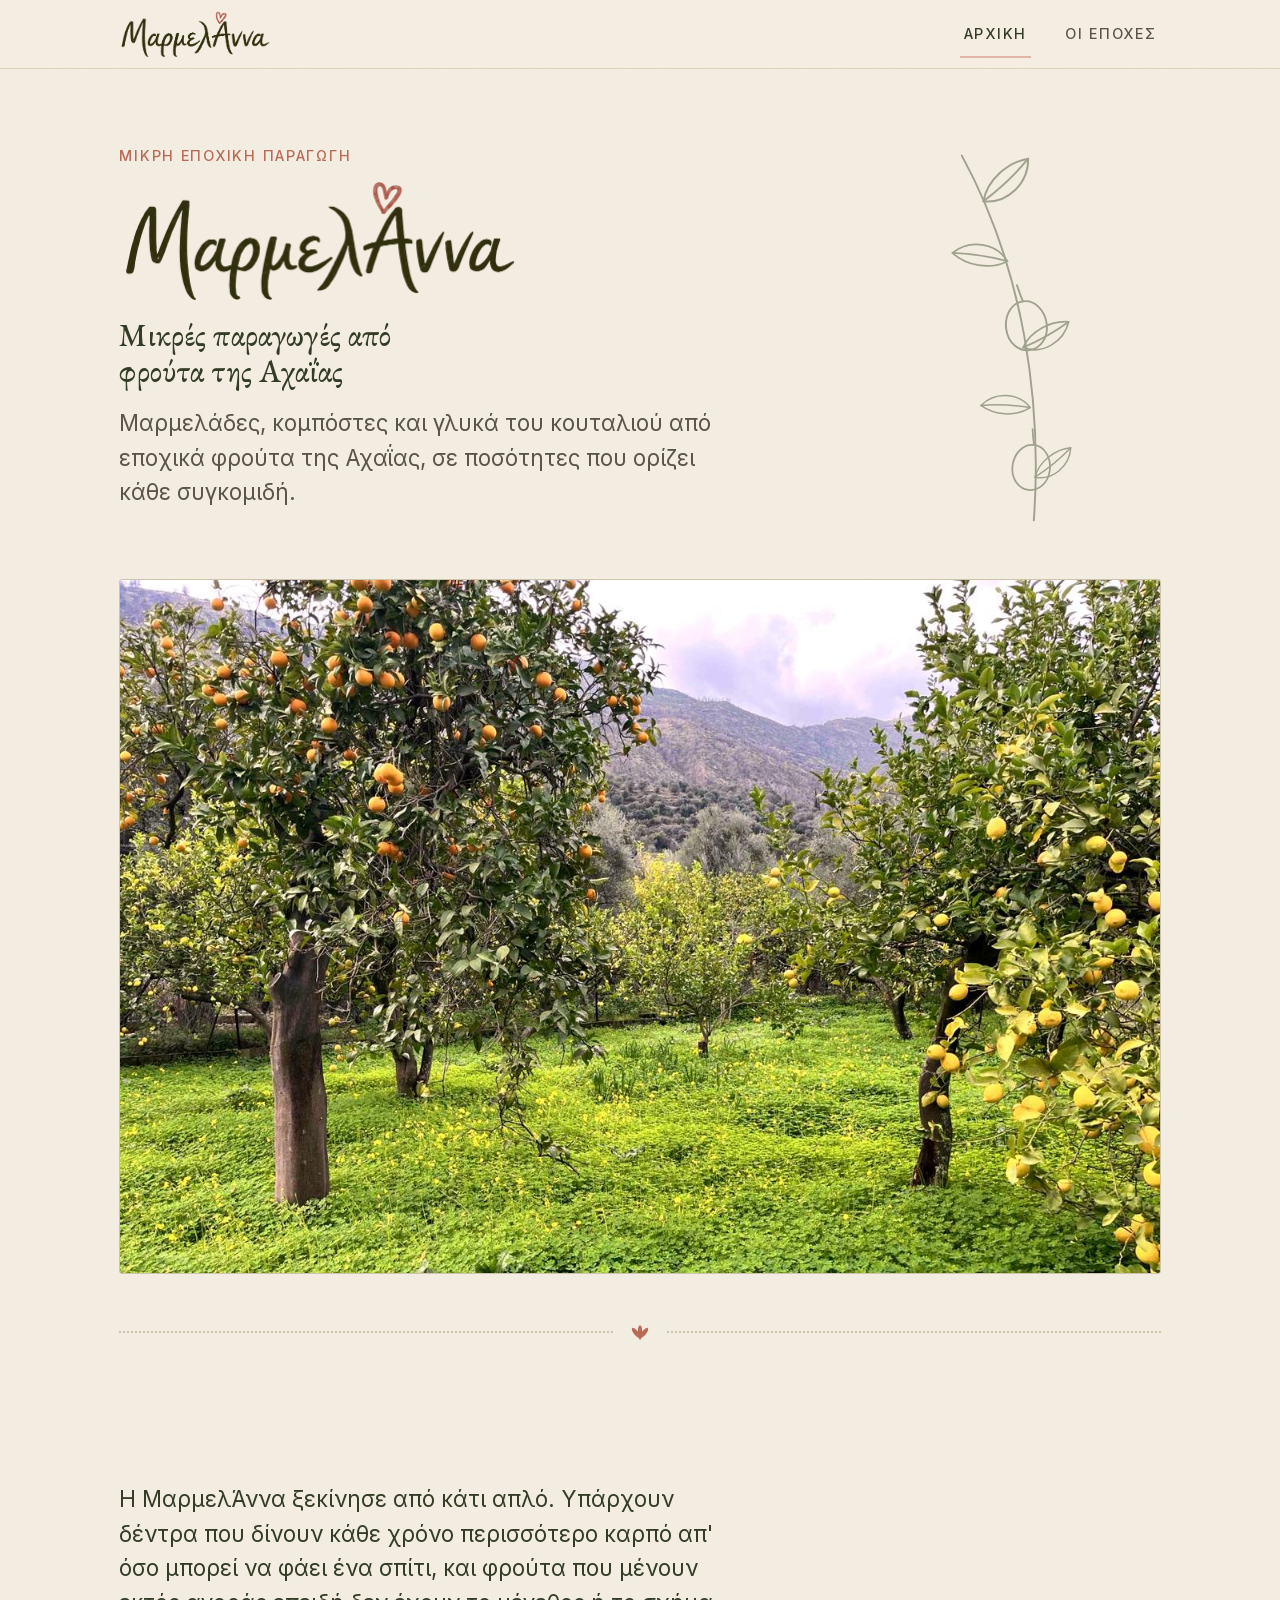
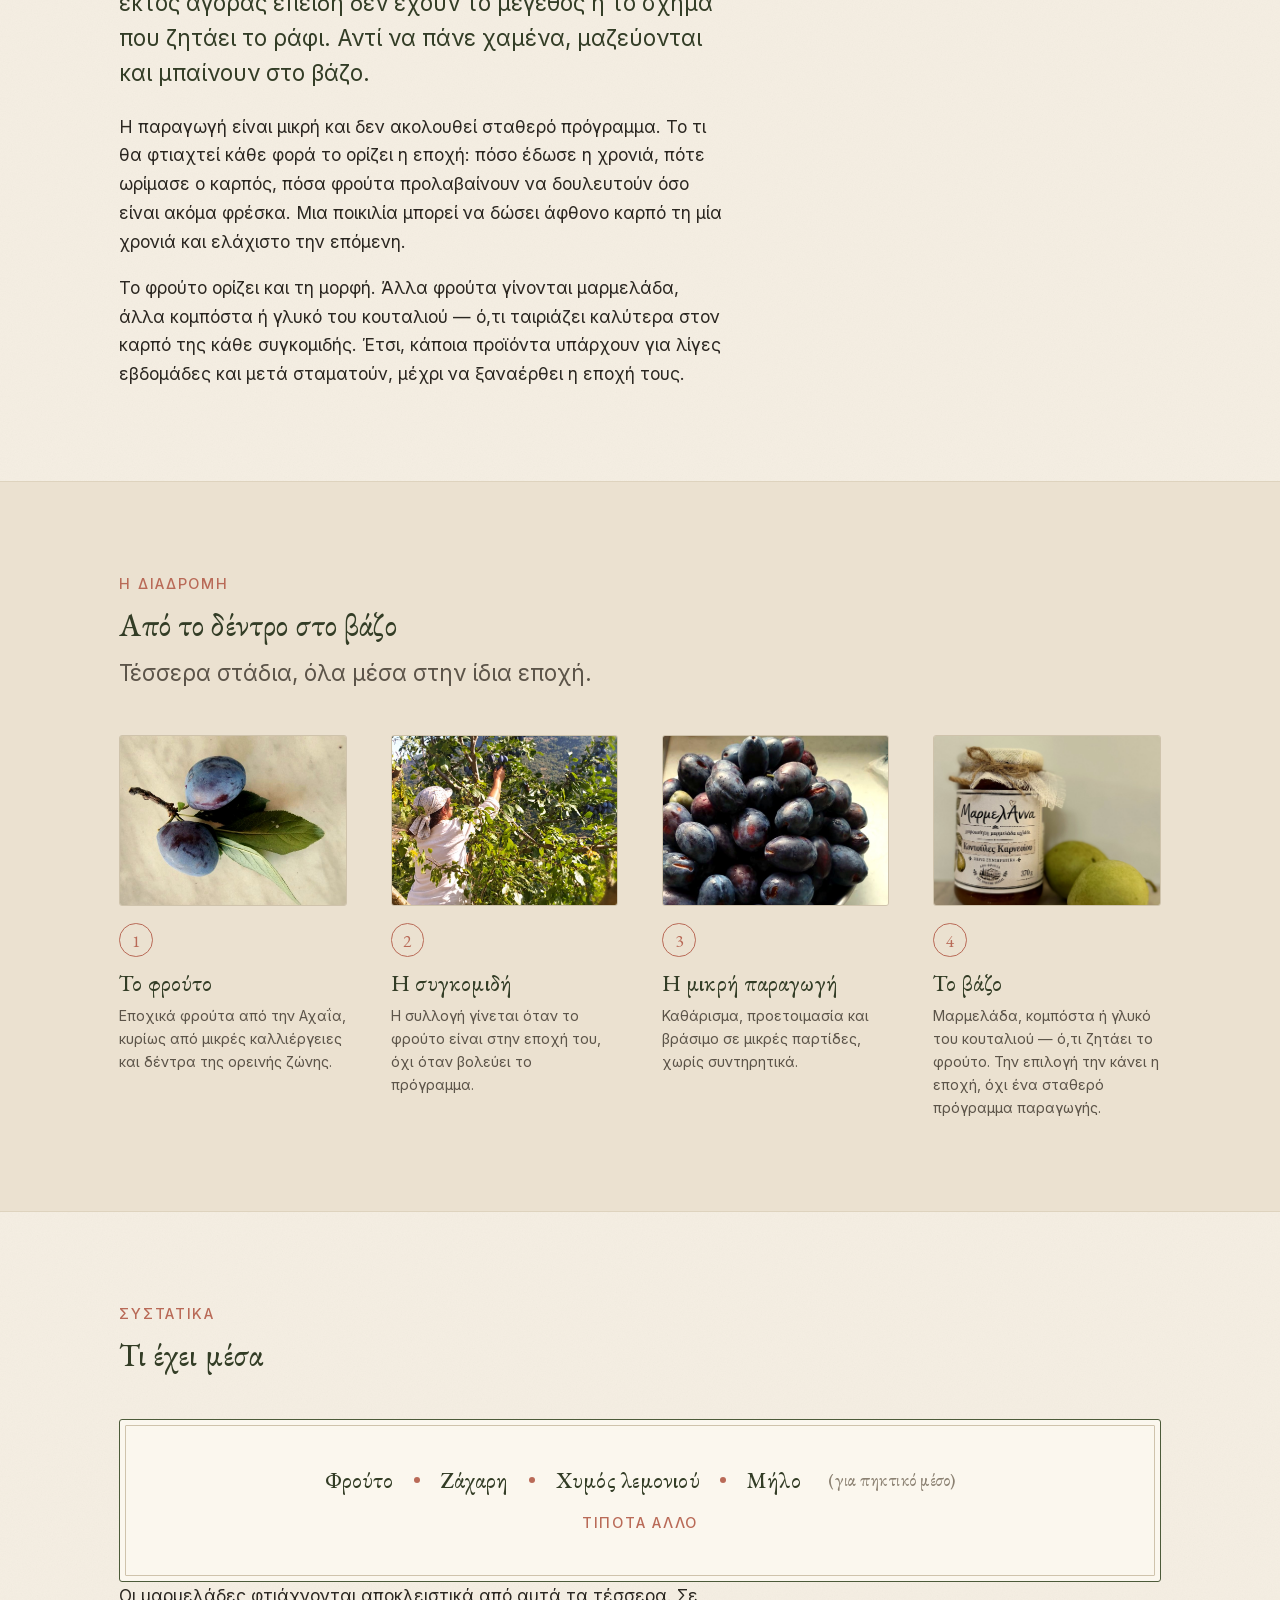
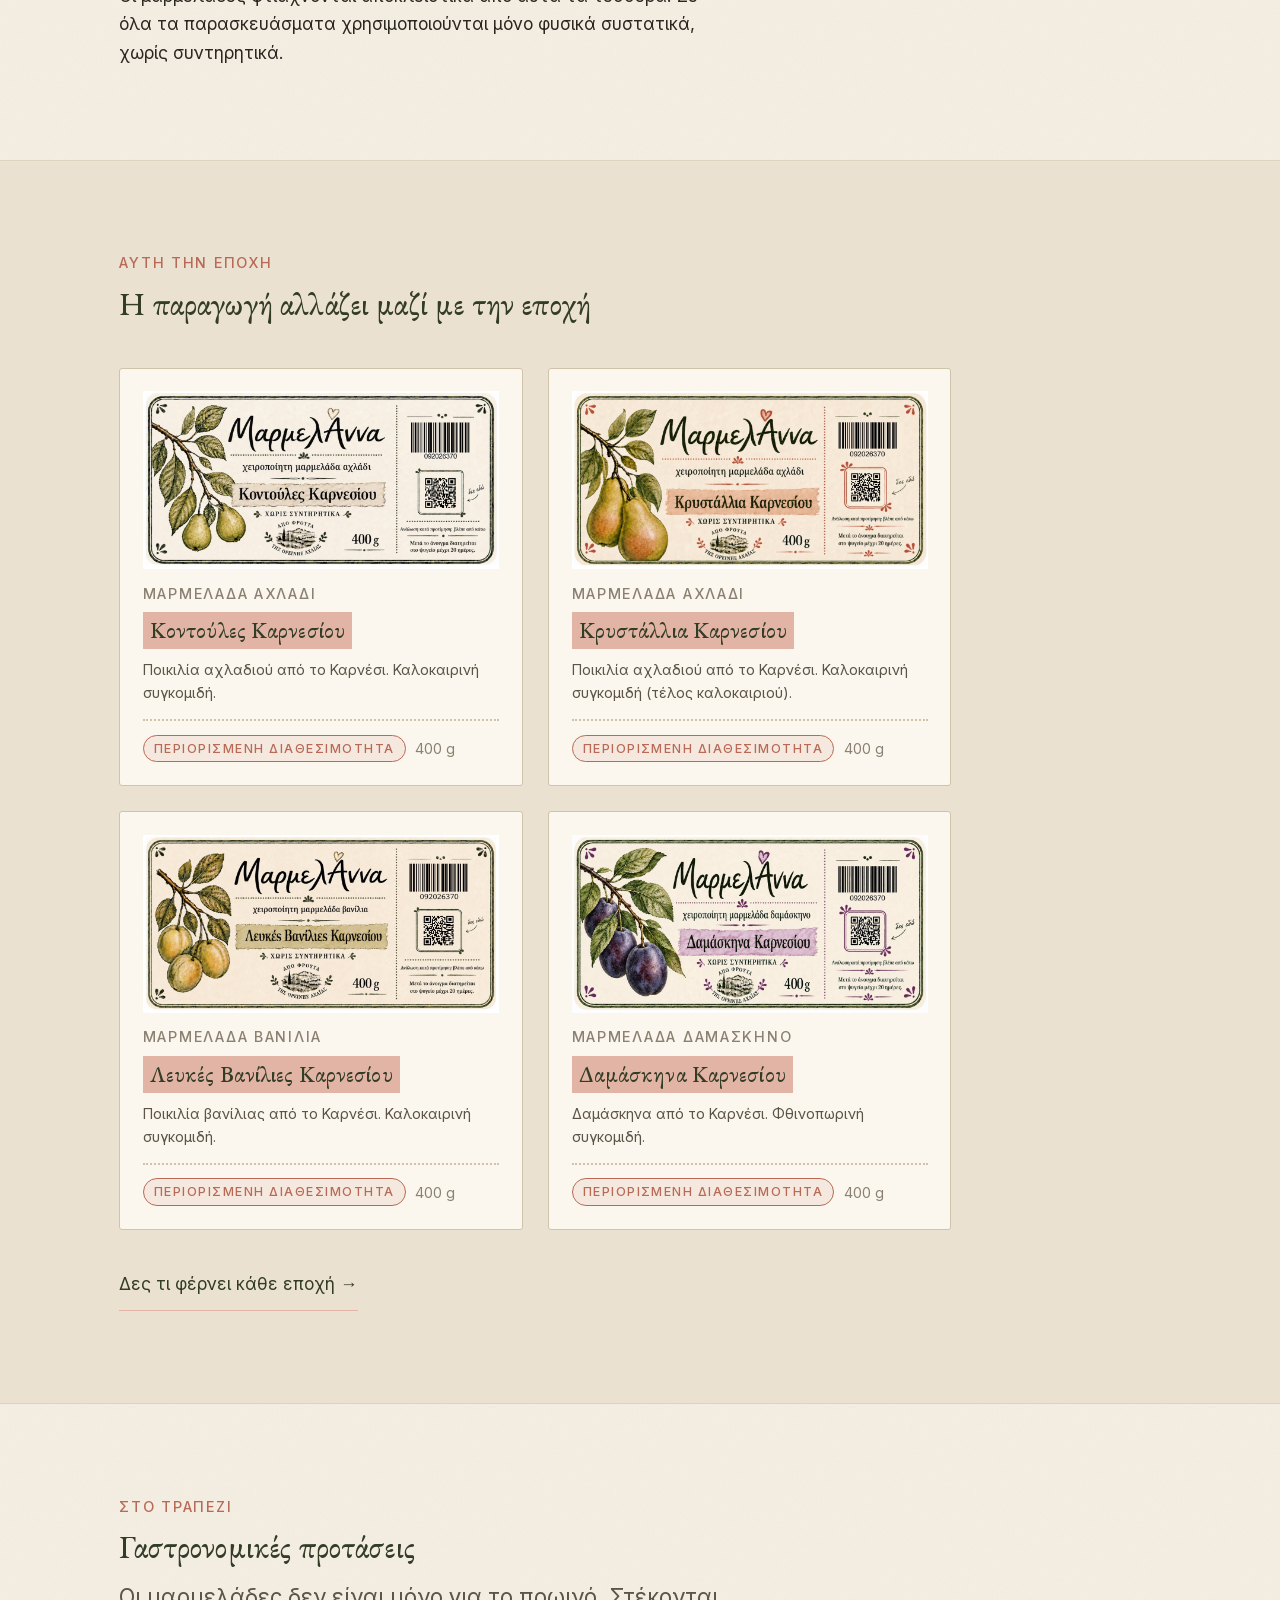
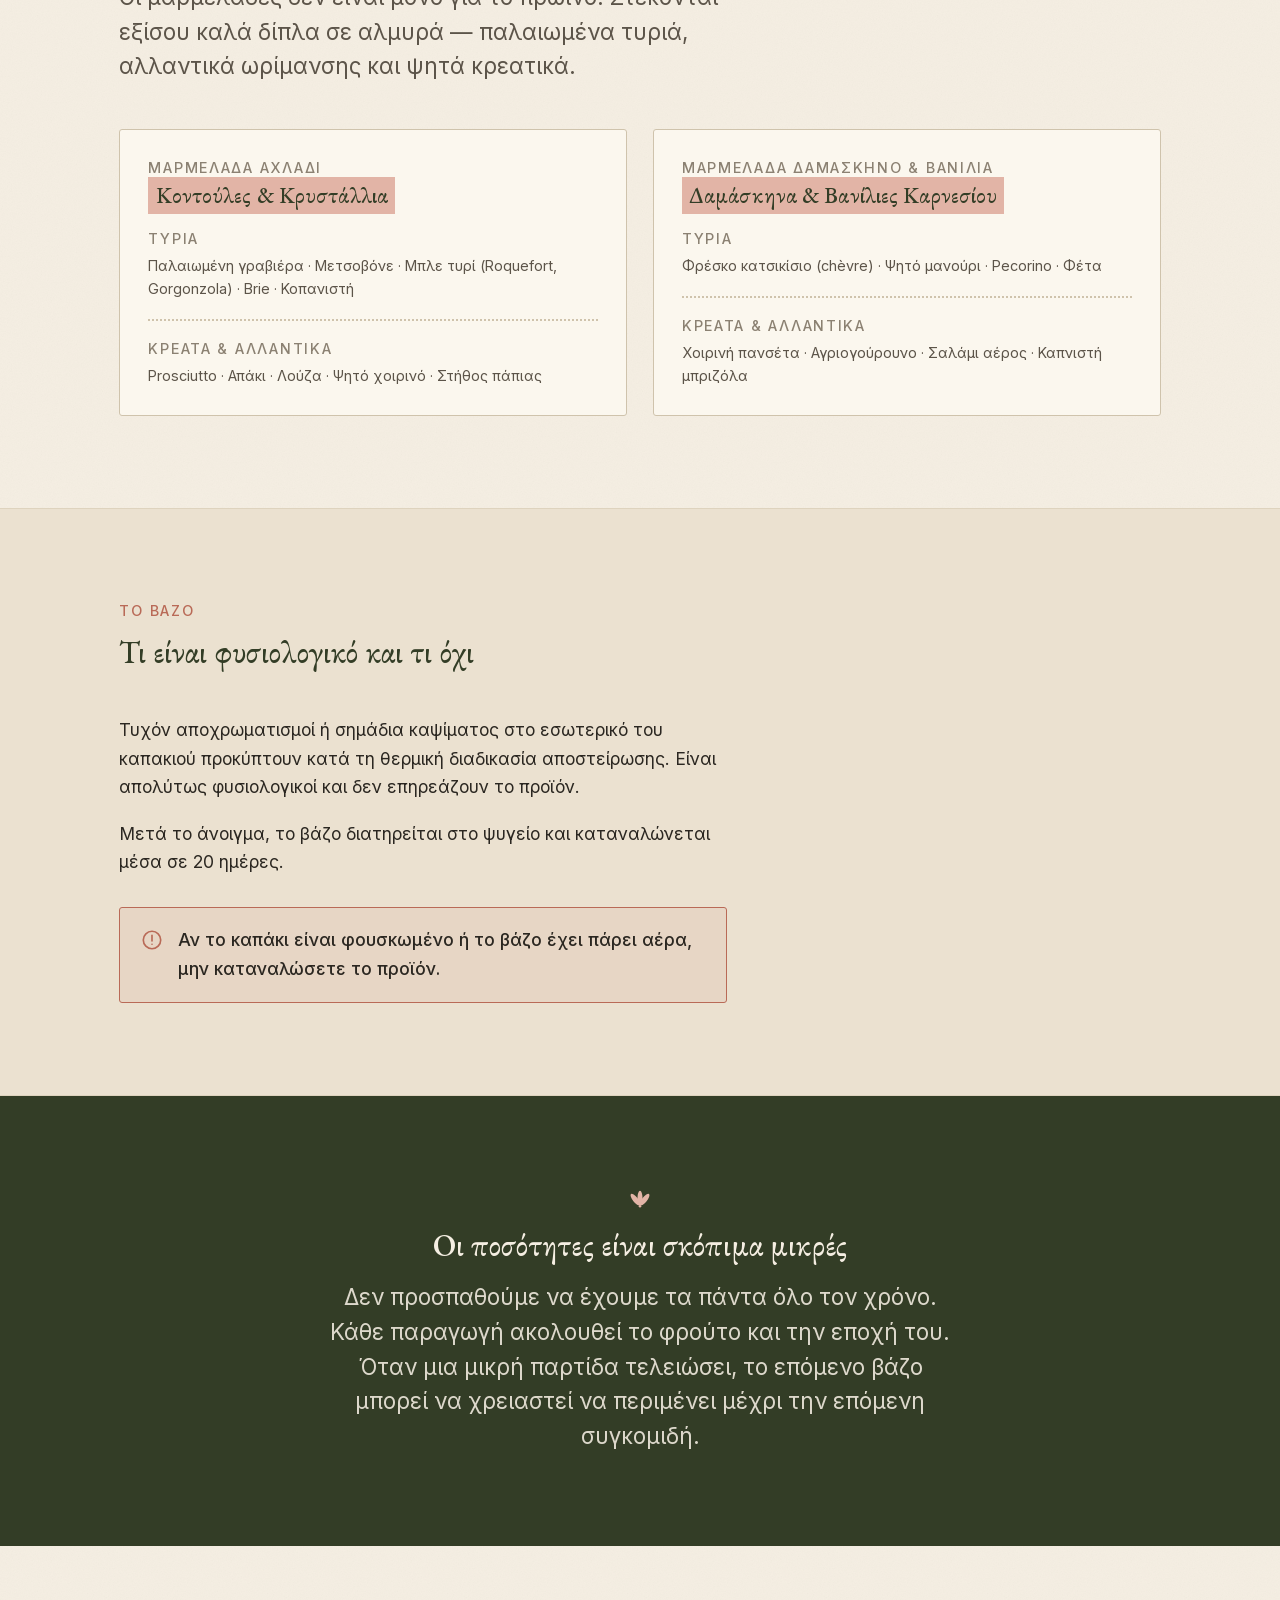
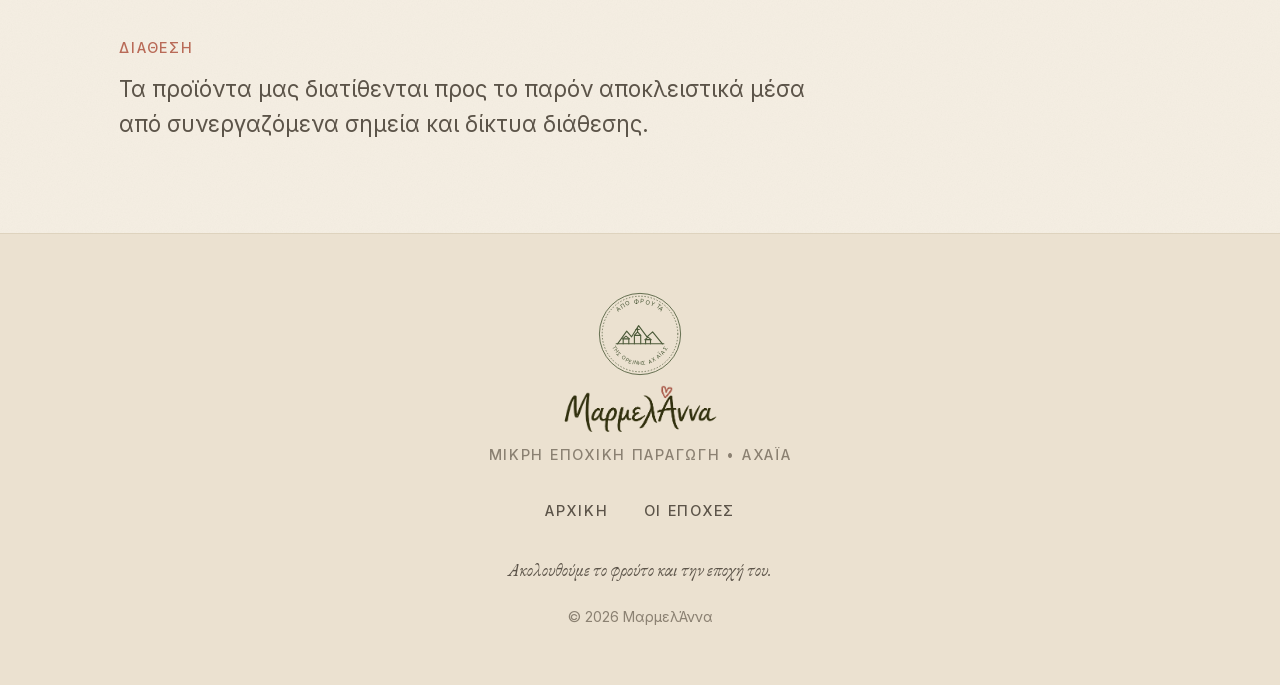
==== commit ef64573a: "Ενημερωμένες ετικέτες: 370 g → 400 g και στα τέσσερα προϊόντα Νέες εικόνες από τον γονικό φάκελο tel" ====
--- a/index.html
+++ b/index.html
@@ -19,9 +19,12 @@
 <meta property="og:locale" content="el_GR">
 <meta property="og:site_name" content="ΜαρμελΆννα">
 <meta property="og:title" content="ΜαρμελΆννα — Μικρές παραγωγές από φρούτα της Αχαΐας">
-<meta property="og:description" content="Μαρμελάδες, κομπόστες και γλυκά του κουταλιού από εποχικά φρούτα της Αχαΐας, σε περιορισμένες ποσότητες που ακολουθούν τη συγκομιδή κάθε εποχής.">
+<meta property="og:description" content="Μαρμελάδες, κομπόστες και γλυκά του κουταλιού από φρούτα της Αχαΐας, σε μικρές εποχικές παρτίδες.">
 <meta property="og:url" content="https://marmelanna.netlify.app/">
-<meta property="og:image" content="https://marmelanna.netlify.app/images/og-image.jpg">
+<meta property="og:image" content="https://marmelanna.netlify.app/images/og-jar.jpg">
+<meta property="og:image:width" content="1200">
+<meta property="og:image:height" content="630">
+<meta property="og:image:alt" content="Βάζο μαρμελάδας ΜαρμελΆννα με δύο αχλάδια δίπλα">
 <meta name="twitter:card" content="summary_large_image">
 
 <link rel="icon" href="/favicon.svg" type="image/svg+xml">
@@ -217,7 +220,7 @@
       <ul class="cards">
         <li class="card">
           <figure class="photo photo--label ratio-2x1">
-            <img src="/images/label-kontoules.jpg" alt="Ετικέτα ΜαρμελΆννα: χειροποίητη μαρμελάδα αχλάδι από Κοντούλες Καρνεσίου, 370 g"
+            <img src="/images/label-kontoules.jpg" alt="Ετικέτα ΜαρμελΆννα: χειροποίητη μαρμελάδα αχλάδι από Κοντούλες Καρνεσίου, 400 g"
                  width="1200" height="600" loading="lazy" decoding="async">
           </figure>
           <p class="card__kicker">Μαρμελάδα αχλάδι</p>
@@ -226,13 +229,13 @@
           <p class="card__text">Ποικιλία αχλαδιού από το Καρνέσι. Καλοκαιρινή συγκομιδή.</p>
           <p class="card__meta">
             <span class="badge badge--limited">Περιορισμένη διαθεσιμότητα</span>
-            <span>370 g</span>
+            <span>400 g</span>
           </p>
         </li>
 
         <li class="card">
           <figure class="photo photo--label ratio-2x1">
-            <img src="/images/label-krystallia.jpg" alt="Ετικέτα ΜαρμελΆννα: χειροποίητη μαρμελάδα αχλάδι από Κρυστάλλια Καρνεσίου, 370 g"
+            <img src="/images/label-krystallia.jpg" alt="Ετικέτα ΜαρμελΆννα: χειροποίητη μαρμελάδα αχλάδι από Κρυστάλλια Καρνεσίου, 400 g"
                  width="1200" height="600" loading="lazy" decoding="async">
           </figure>
           <p class="card__kicker">Μαρμελάδα αχλάδι</p>
@@ -241,13 +244,13 @@
           <p class="card__text">Ποικιλία αχλαδιού από το Καρνέσι. Καλοκαιρινή συγκομιδή (τέλος καλοκαιριού).</p>
           <p class="card__meta">
             <span class="badge badge--limited">Περιορισμένη διαθεσιμότητα</span>
-            <span>370 g</span>
+            <span>400 g</span>
           </p>
         </li>
 
         <li class="card">
           <figure class="photo photo--label ratio-2x1">
-            <img src="/images/label-vanilies.jpg" alt="Ετικέτα ΜαρμελΆννα: χειροποίητη μαρμελάδα βανίλια από Λευκές Βανίλιες Καρνεσίου, 370 g"
+            <img src="/images/label-vanilies.jpg" alt="Ετικέτα ΜαρμελΆννα: χειροποίητη μαρμελάδα βανίλια από Λευκές Βανίλιες Καρνεσίου, 400 g"
                  width="1200" height="600" loading="lazy" decoding="async">
           </figure>
           <p class="card__kicker">Μαρμελάδα βανίλια</p>
@@ -256,14 +259,14 @@
           <p class="card__text">Ποικιλία βανίλιας από το Καρνέσι. Καλοκαιρινή συγκομιδή.</p>
           <p class="card__meta">
             <span class="badge badge--limited">Περιορισμένη διαθεσιμότητα</span>
-            <span>370 g</span>
+            <span>400 g</span>
           </p>
         </li>
 
         <li class="card">
           <figure class="photo photo--label ratio-2x1">
             <img src="/images/label-damaskina.jpg"
-                 alt="Ετικέτα ΜαρμελΆννα: χειροποίητη μαρμελάδα δαμάσκηνο από Δαμάσκηνα Καρνεσίου, 370 g"
+                 alt="Ετικέτα ΜαρμελΆννα: χειροποίητη μαρμελάδα δαμάσκηνο από Δαμάσκηνα Καρνεσίου, 400 g"
                  width="1200" height="600" loading="lazy" decoding="async">
           </figure>
           <p class="card__kicker">Μαρμελάδα δαμάσκηνο</p>
@@ -272,7 +275,7 @@
           <p class="card__text">Δαμάσκηνα από το Καρνέσι. Φθινοπωρινή συγκομιδή.</p>
           <p class="card__meta">
             <span class="badge badge--limited">Περιορισμένη διαθεσιμότητα</span>
-            <span>370 g</span>
+            <span>400 g</span>
           </p>
         </li>
       </ul>
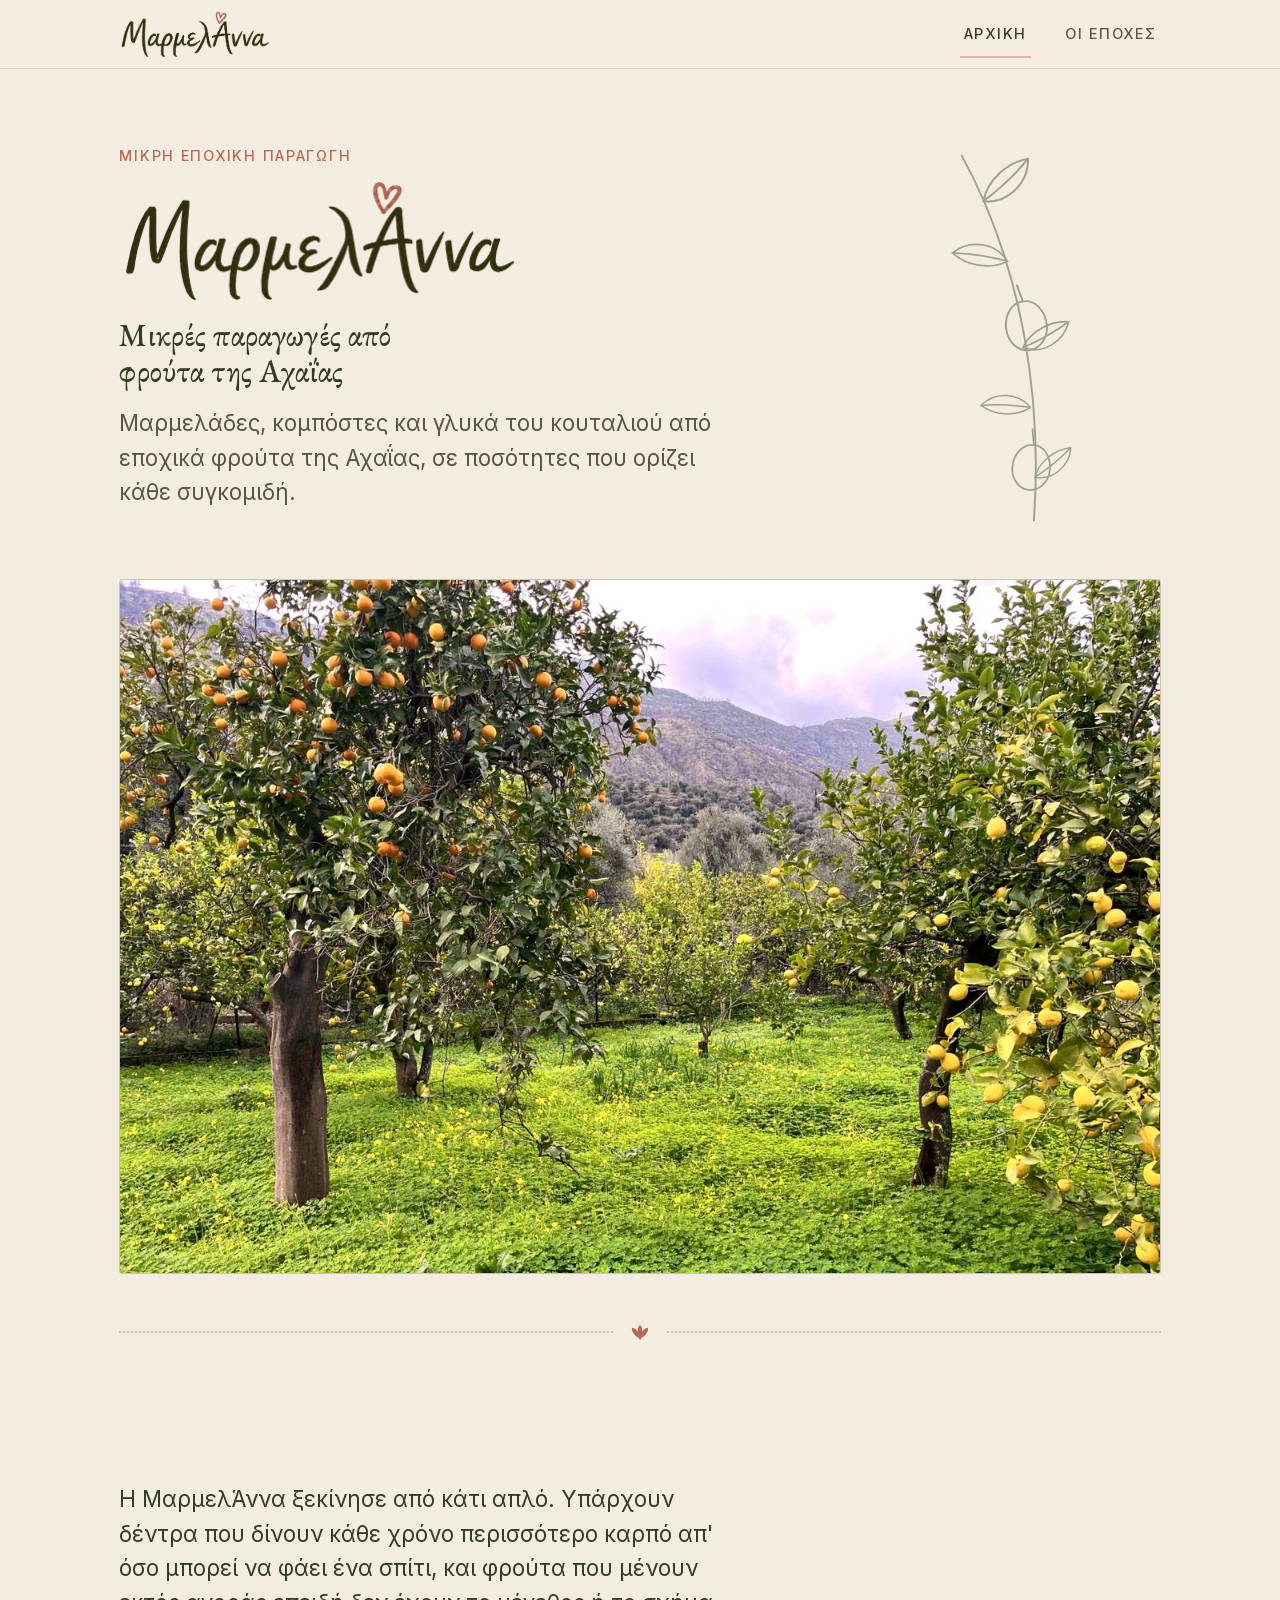
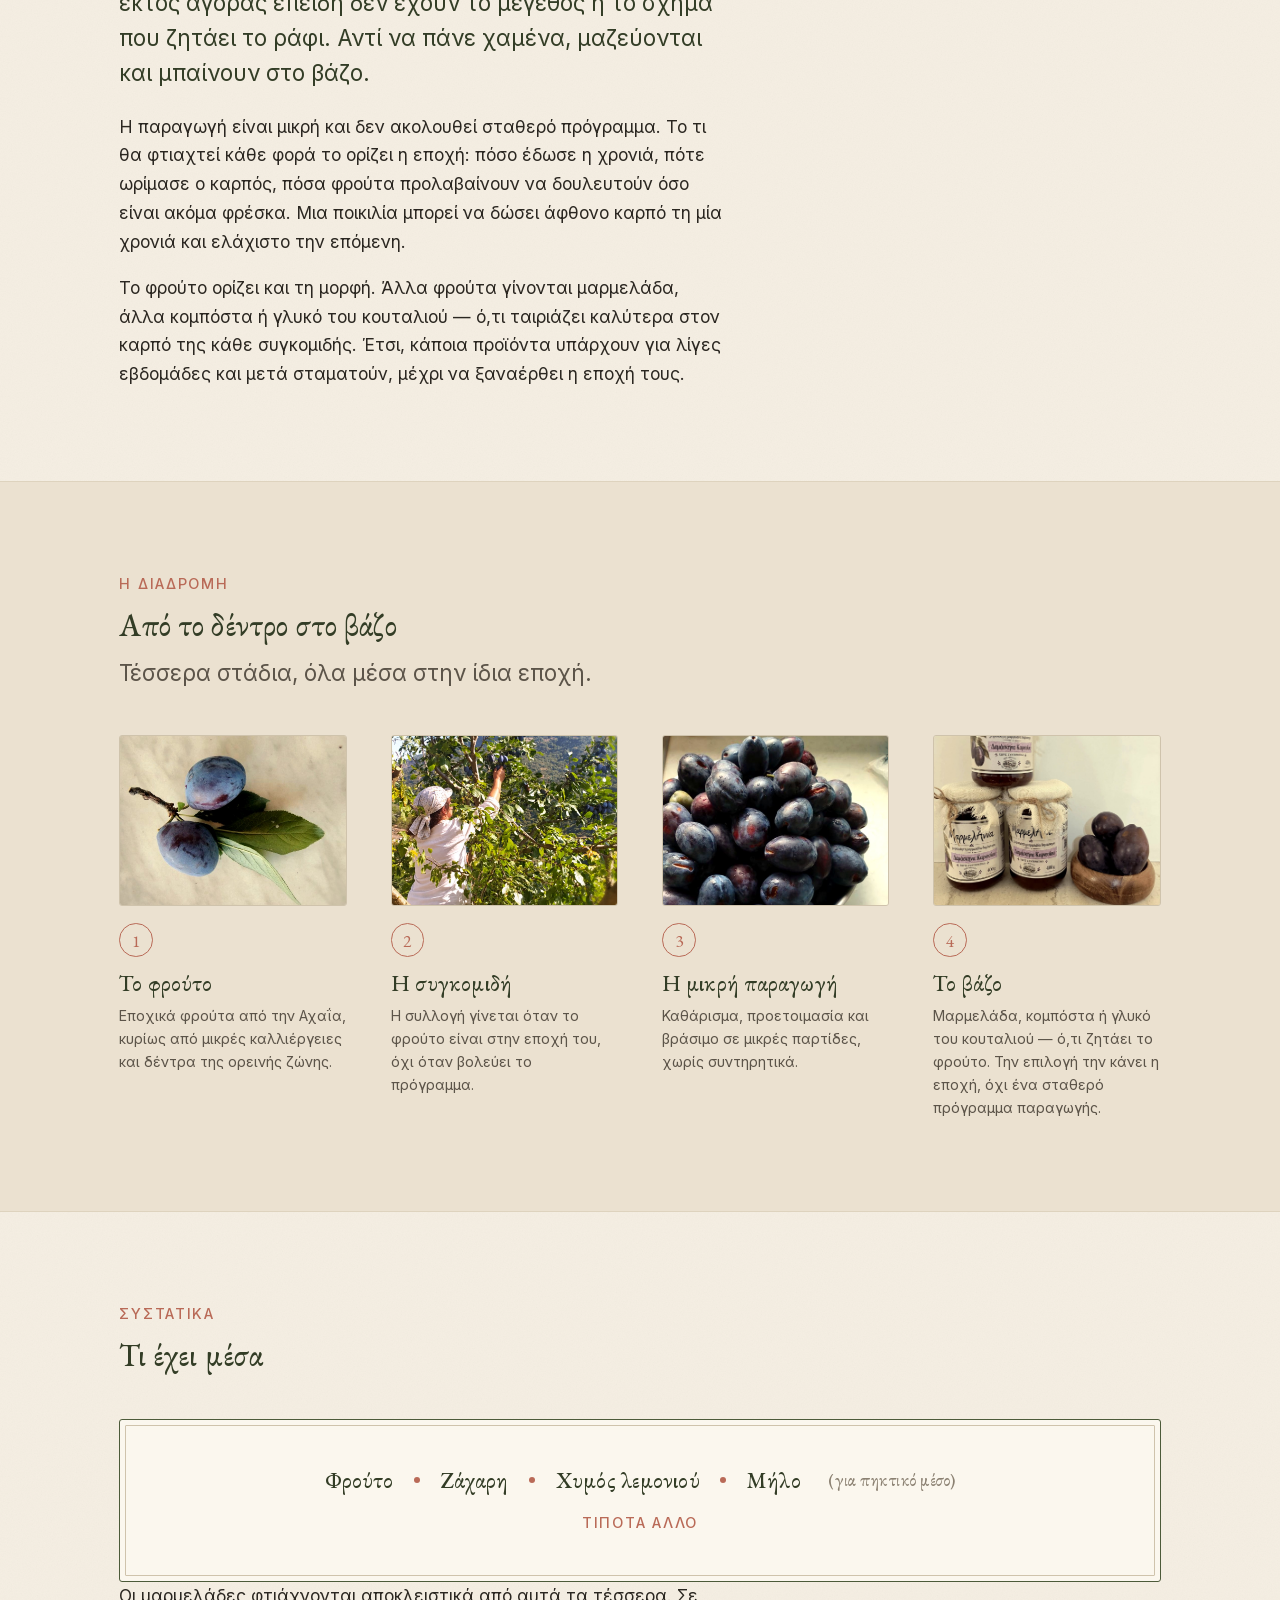
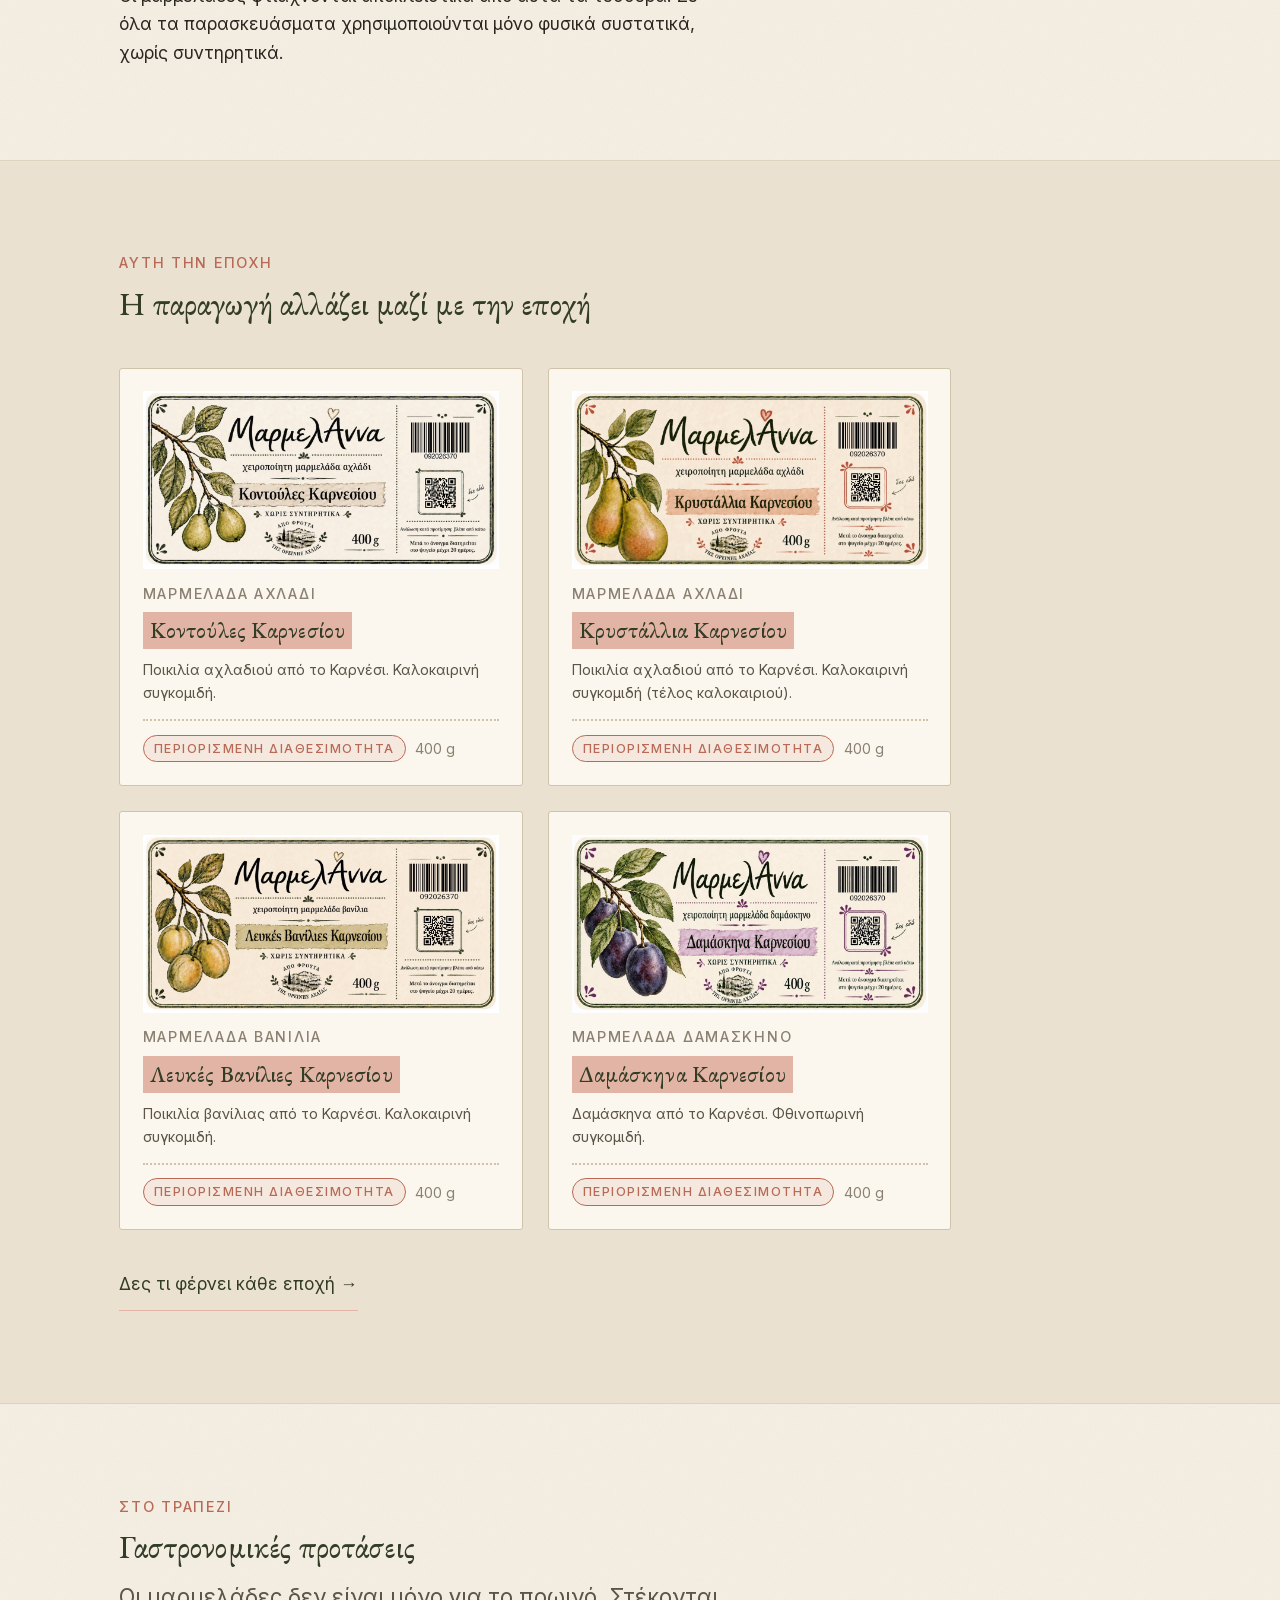
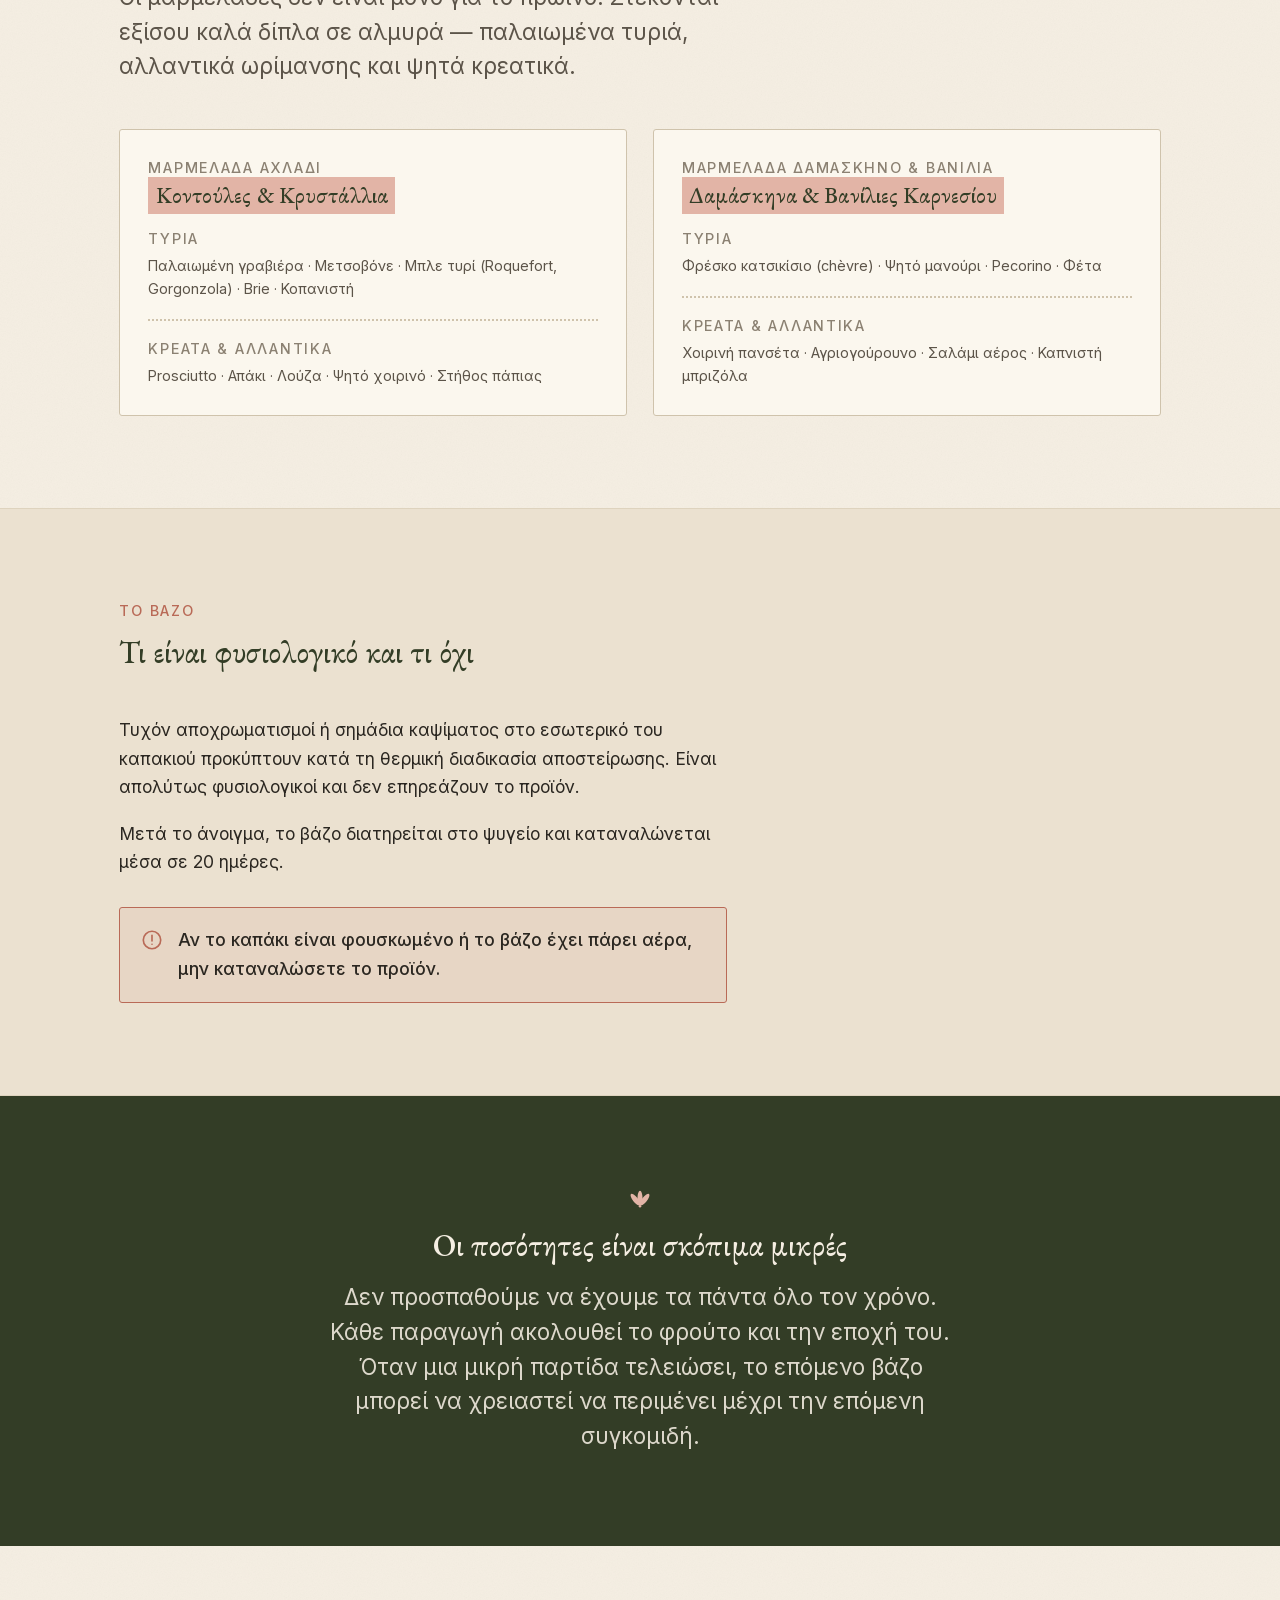
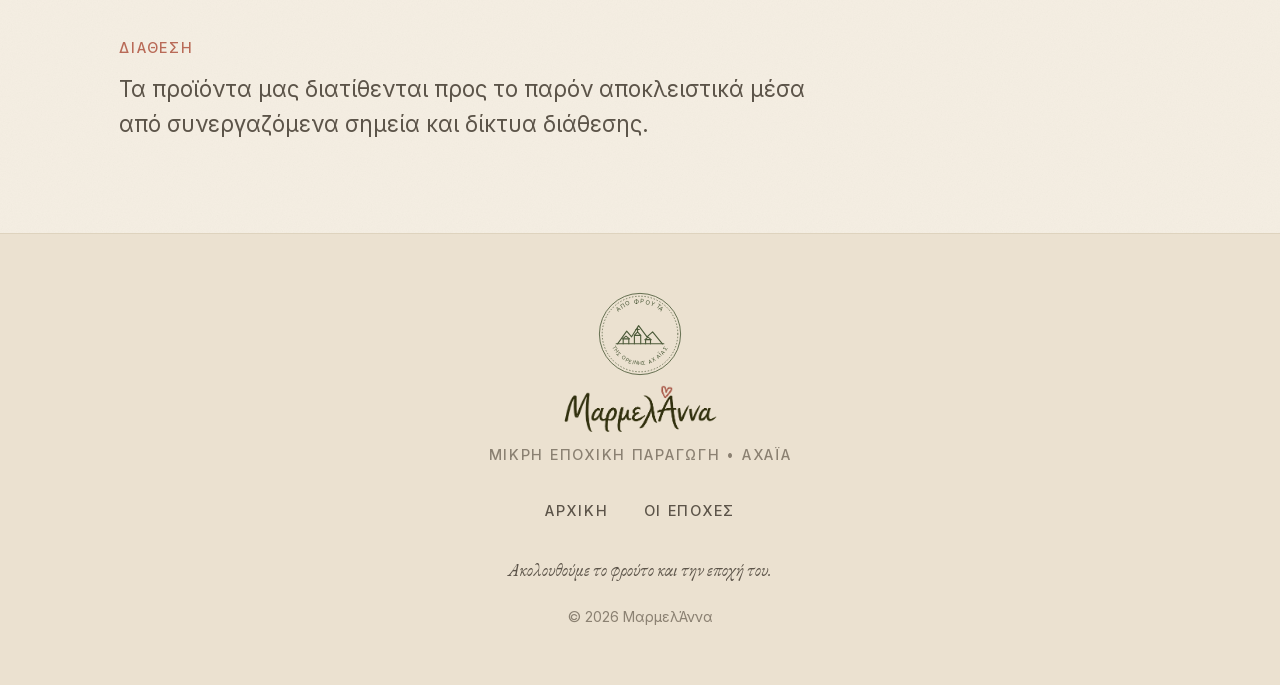
==== commit 4d6b5bf2: "Νέα λήψη προϊόντος με τις ετικέτες των 400 g Η προηγούμενη λήψη έδειχνε βάζο με ετικέτα 370 g, που δ" ====
--- a/index.html
+++ b/index.html
@@ -21,10 +21,10 @@
 <meta property="og:title" content="ΜαρμελΆννα — Μικρές παραγωγές από φρούτα της Αχαΐας">
 <meta property="og:description" content="Μαρμελάδες, κομπόστες και γλυκά του κουταλιού από φρούτα της Αχαΐας, σε μικρές εποχικές παρτίδες.">
 <meta property="og:url" content="https://marmelanna.netlify.app/">
-<meta property="og:image" content="https://marmelanna.netlify.app/images/og-jar.jpg">
+<meta property="og:image" content="https://marmelanna.netlify.app/images/og-jars.jpg">
 <meta property="og:image:width" content="1200">
 <meta property="og:image:height" content="630">
-<meta property="og:image:alt" content="Βάζο μαρμελάδας ΜαρμελΆννα με δύο αχλάδια δίπλα">
+<meta property="og:image:alt" content="Τρία βάζα μαρμελάδα δαμάσκηνο ΜαρμελΆννα και ένα ξύλινο μπολ με δαμάσκηνα">
 <meta name="twitter:card" content="summary_large_image">
 
 <link rel="icon" href="/favicon.svg" type="image/svg+xml">
@@ -168,7 +168,7 @@
           <!-- ⚑ PHOTO 05 -->
           <figure class="photo ratio-4x3">
             <img src="/images/step-4-jar.jpg"
-                 alt="Βάζο μαρμελάδας αχλάδι Κοντούλες Καρνεσίου, με πανί και σπάγκο στο καπάκι, δίπλα σε δύο αχλάδια"
+                 alt="Τρία βάζα μαρμελάδα δαμάσκηνο ΜαρμελΆννα, δίπλα σε ξύλινο μπολ με φρέσκα δαμάσκηνα"
                  width="1000" height="750" loading="lazy" decoding="async">
           </figure>
           <span class="step__num" aria-hidden="true">4</span>
